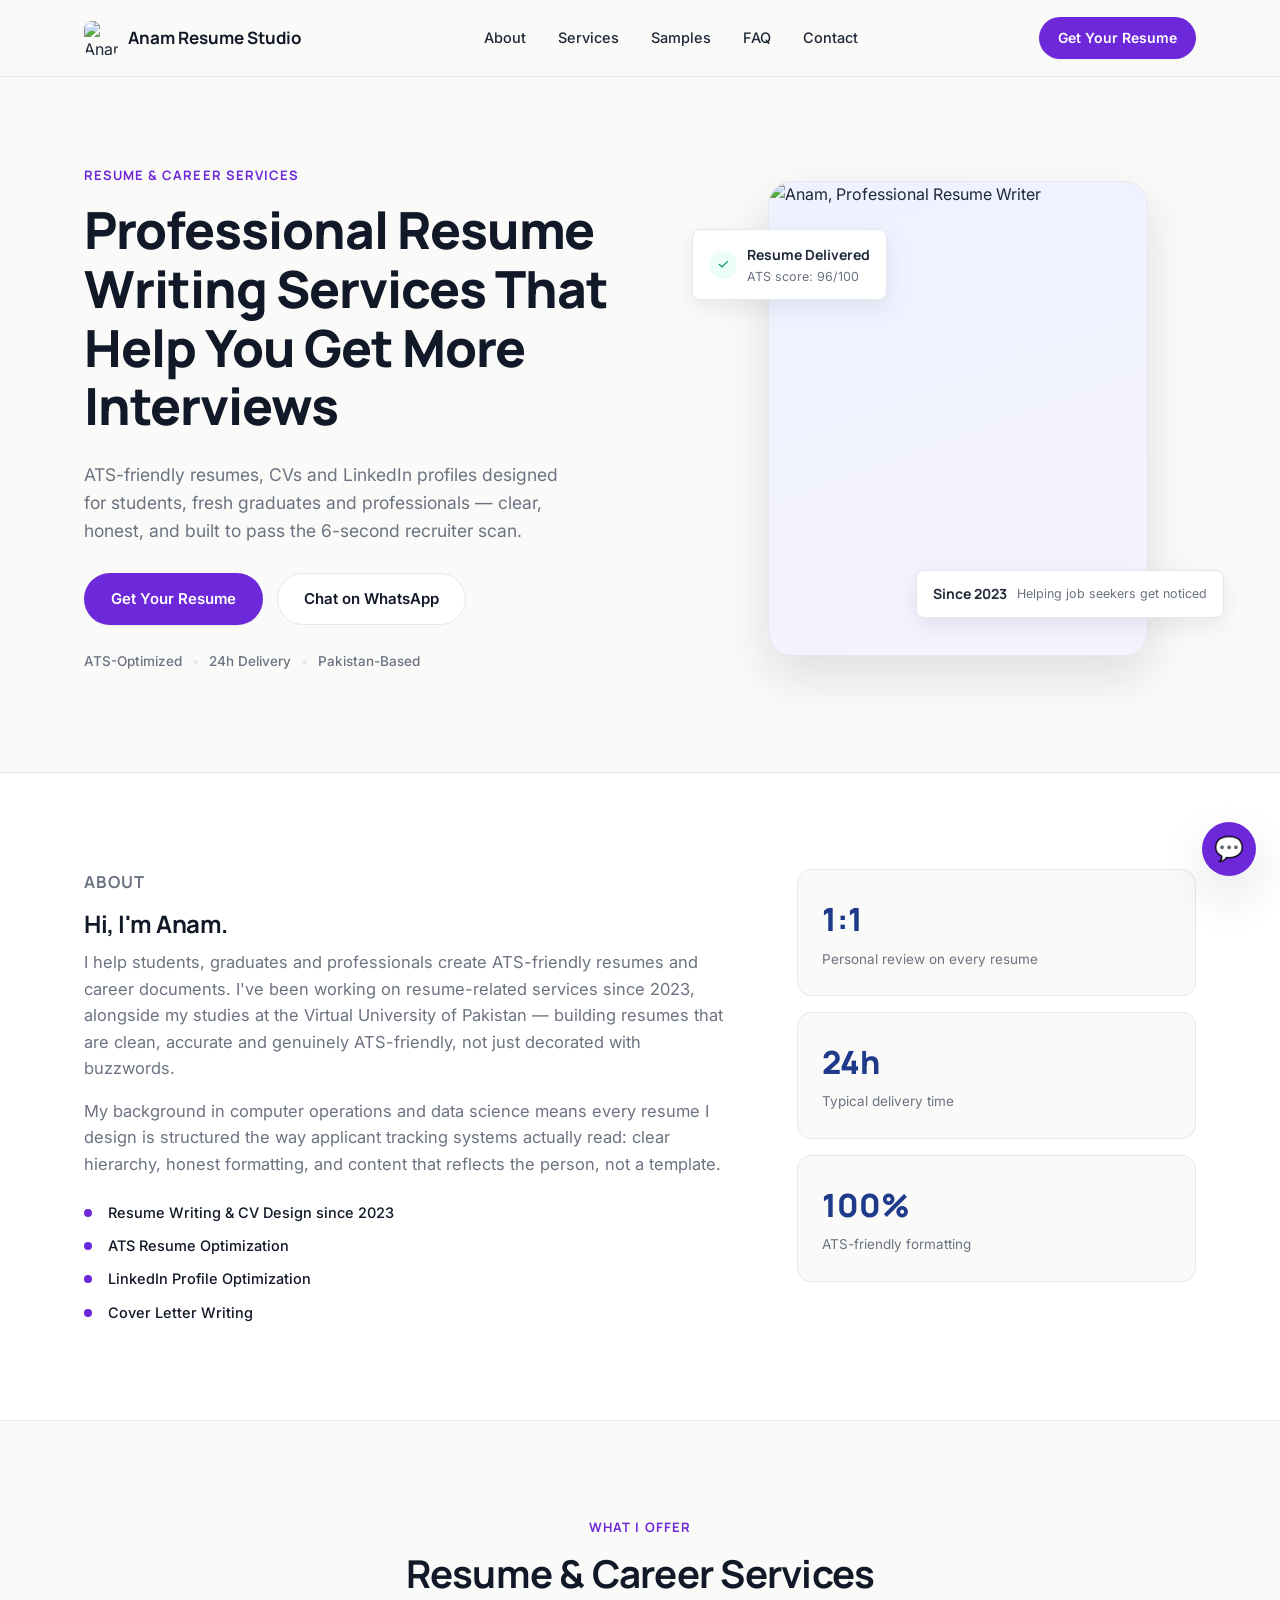
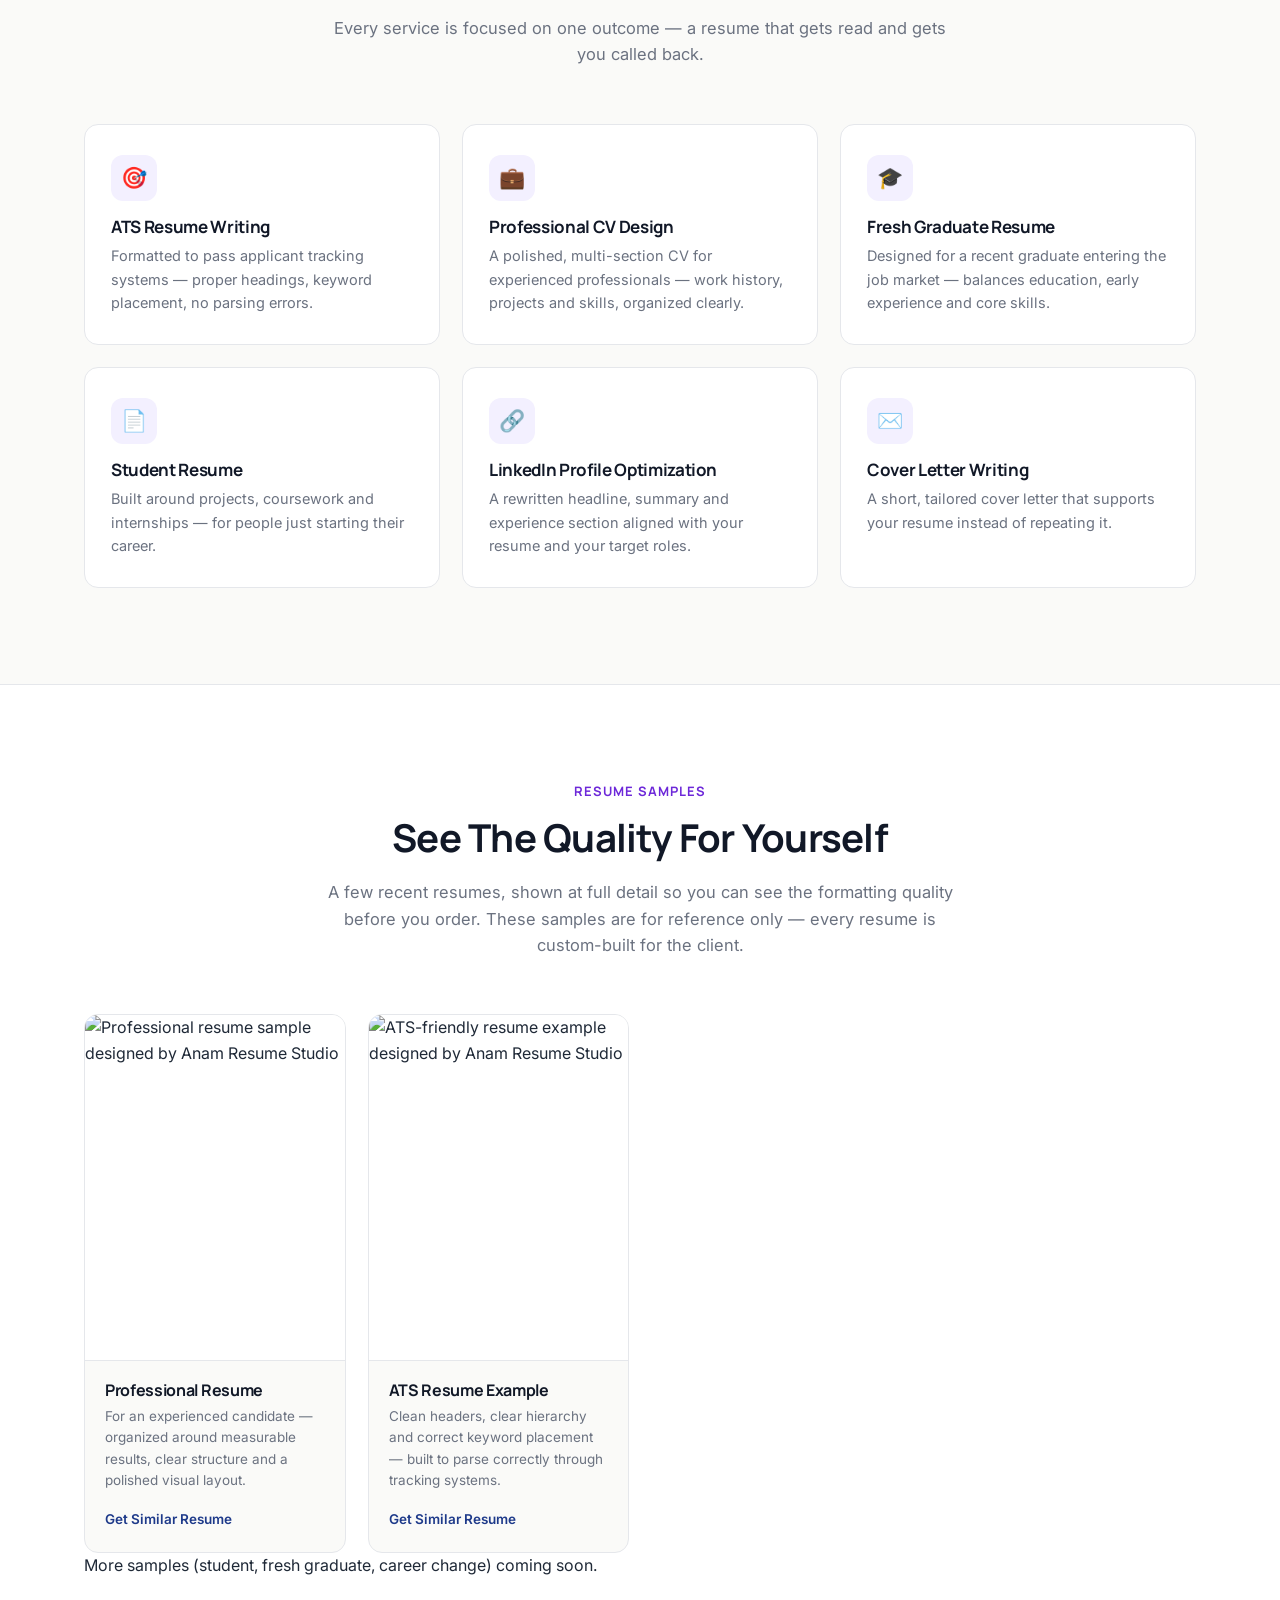
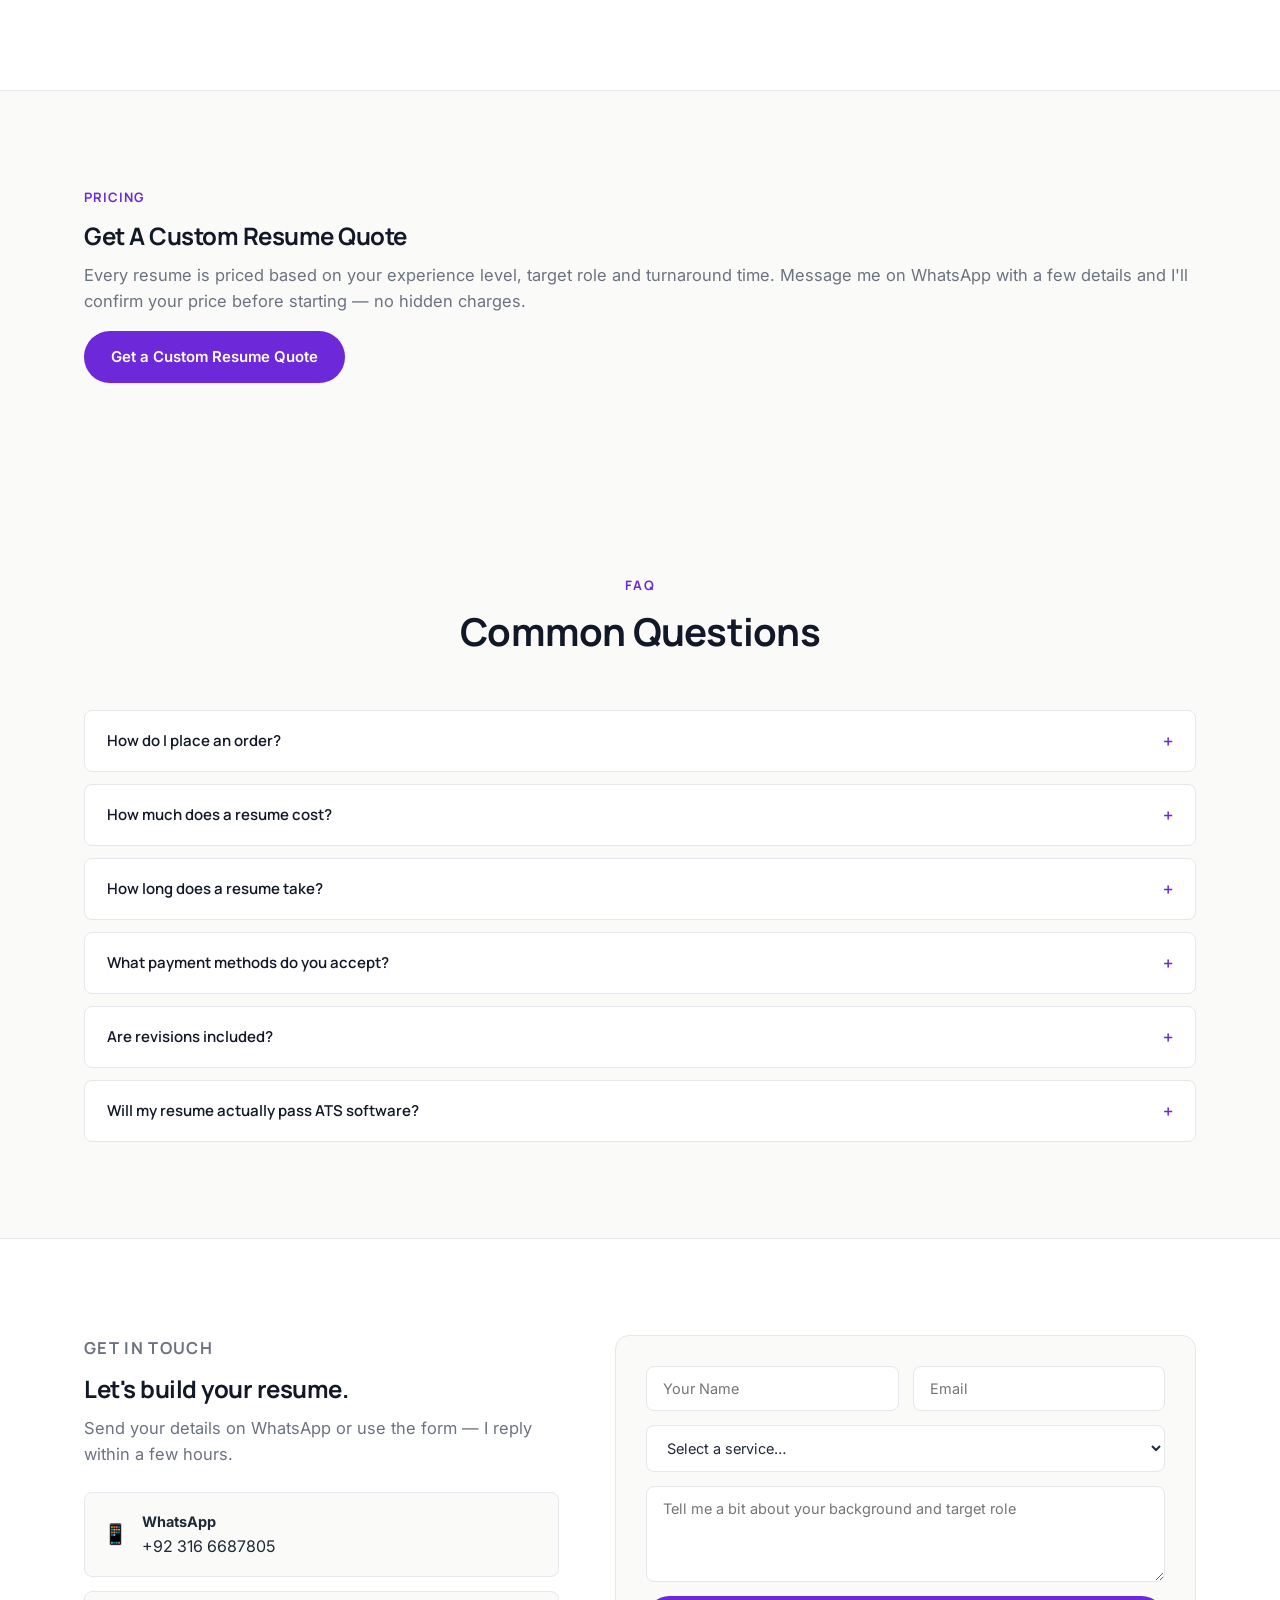
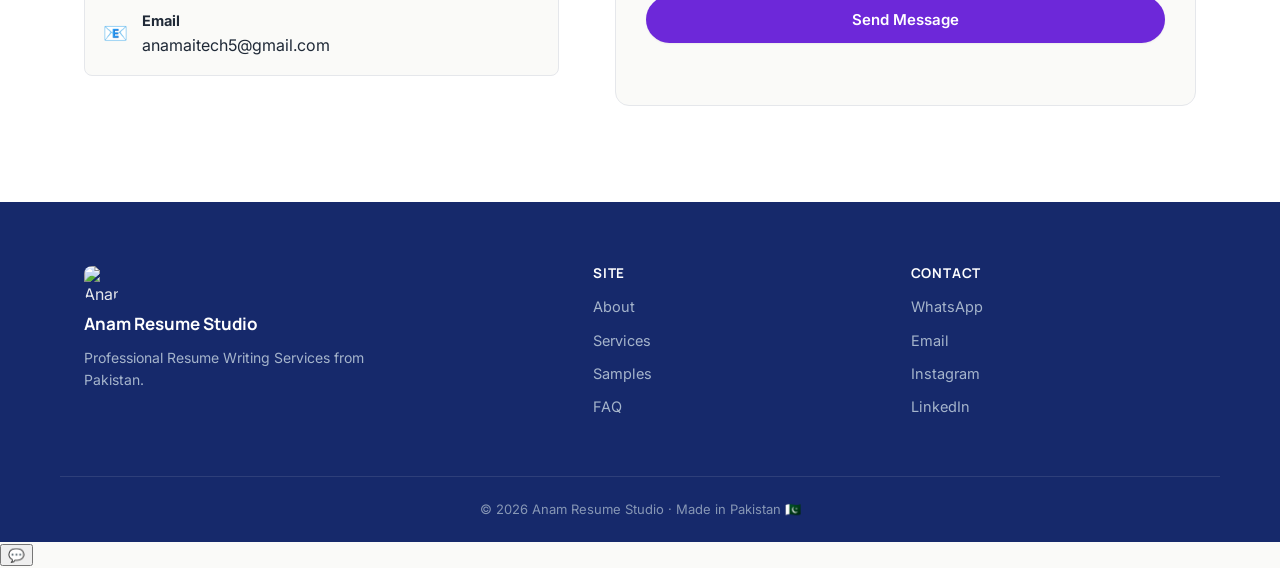
==== index.html.html @ 3fd79167 "Add files via upload" ====
<!DOCTYPE html>
<html lang="en">
<head>
<meta charset="UTF-8">
<meta name="viewport" content="width=device-width, initial-scale=1.0">
<title>Anam Resume Studio | Professional Resume Writing Services</title>
<meta name="description" content="Professional ATS resume writing, CV design and LinkedIn optimization services by Anam Resume Studio.">
<meta name="keywords" content="resume writing services,ATS resume writer,professional CV writer,resume designer,LinkedIn profile optimization,CV writing Pakistan">
<meta name="author" content="Anam — Anam Resume Studio">
<meta name="robots" content="index,follow">
<link rel="canonical" href="https://anam-ai-studio.vercel.app/">
<meta property="og:type" content="website">
<meta property="og:title" content="Anam Resume Studio | Professional Resume Writing Services">
<meta property="og:description" content="ATS-friendly resumes, CVs and LinkedIn profiles designed for students, fresh graduates and professionals.">
<meta property="og:image" content="https://anam-ai-studio.vercel.app/logo.png">
<meta property="og:url" content="https://anam-ai-studio.vercel.app/">
<meta name="twitter:card" content="summary_large_image">
<meta name="twitter:title" content="Anam Resume Studio | Professional Resume Writing Services">
<meta name="twitter:description" content="ATS-friendly resumes, CVs and LinkedIn profiles designed for students, fresh graduates and professionals.">
<meta name="twitter:image" content="https://anam-ai-studio.vercel.app/logo.png">
<meta name="theme-color" content="#0B1F3A">

<link rel="preconnect" href="https://fonts.googleapis.com">
<link rel="preconnect" href="https://fonts.gstatic.com" crossorigin>
<link href="https://fonts.googleapis.com/css2?family=Manrope:wght@500;600;700;800&family=Inter:wght@400;500;600&display=swap" rel="stylesheet">

<link rel="stylesheet" href="style.css">

<!-- Schema.org: ProfessionalService -->
<script type="application/ld+json">
{
  "@context": "https://schema.org",
  "@type": "ProfessionalService",
  "name": "Anam Resume Studio",
  "url": "https://anam-ai-studio.vercel.app/",
  "image": "https://anam-ai-studio.vercel.app/logo.png",
  "description": "Professional ATS resume writing, CV design and LinkedIn profile optimization services.",
  "areaServed": "Pakistan",
  "priceRange": "$$"
}
</script>

<!-- Google Analytics — keep existing ID, do not remove -->
<script async src="https://www.googletagmanager.com/gtag/js?id=G-CHBT2CD6E9"></script>
<script>
  window.dataLayer = window.dataLayer || [];
  function gtag(){dataLayer.push(arguments);}
  gtag('js', new Date());
  gtag('config', 'G-CHBT2CD6E9');
</script>
</head>
<body>

<a href="#main" class="skip-link">Skip to main content</a>

<!-- ============ HEADER ============ -->
<header class="site-header" id="site-header">
  <div class="wrap header-inner">
    <a href="#hero" class="brand">
      <img src="logo.png" alt="Anam Resume Studio" class="brand-logo">
      <span class="brand-name">Anam Resume Studio</span>
    </a>

    <nav class="main-nav" id="main-nav">
      <a href="#about">About</a>
      <a href="#services">Services</a>
      <a href="#portfolio">Samples</a>
      <a href="#faq">FAQ</a>
      <a href="#contact">Contact</a>
    </nav>

    <div class="header-actions">
      <a class="btn btn-primary btn-sm" href="https://wa.me/923166687805?text=Hi%20Anam!%20I%20need%20a%20professional%20resume." target="_blank" rel="noopener">Get Your Resume</a>
      <button class="nav-toggle" id="nav-toggle" aria-label="Open menu" aria-expanded="false">
        <span></span><span></span><span></span>
      </button>
    </div>
  </div>
</header>

<main id="main">

  <!-- ============ HERO ============ -->
  <section class="hero" id="hero">
    <div class="wrap hero-inner">
      <div class="hero-copy reveal">
        <p class="eyebrow">Resume &amp; Career Services</p>
        <h1>Professional Resume Writing Services That Help You Get More Interviews</h1>
        <p class="hero-sub">ATS-friendly resumes, CVs and LinkedIn profiles designed for students, fresh graduates and professionals — clear, honest, and built to pass the 6-second recruiter scan.</p>
        <div class="hero-cta">
          <a class="btn btn-primary" href="https://wa.me/923166687805?text=Hi%20Anam!%20I%20want%20to%20order%20a%20resume." target="_blank" rel="noopener">Get Your Resume</a>
          <a class="btn btn-ghost" href="https://wa.me/923166687805?text=Hi%20Anam!%20I%20found%20your%20website%20and%20have%20a%20question." target="_blank" rel="noopener">Chat on WhatsApp</a>
        </div>
        <div class="hero-trust">
          <span>ATS-Optimized</span>
          <span class="dot">•</span>
          <span>24h Delivery</span>
          <span class="dot">•</span>
          <span>Pakistan-Based</span>
        </div>
      </div>

      <div class="hero-media reveal">
        <div class="hero-portrait">
          <img src="founder.png" alt="Anam, Professional Resume Writer" loading="eager">
        </div>
        <div class="hero-card hero-card-1">
          <span class="hero-card-icon">✓</span>
          <div>
            <strong>Resume Delivered</strong>
            <p>ATS score: 96/100</p>
          </div>
        </div>
        <div class="hero-card hero-card-2">
          <strong>Since 2023</strong>
          <p>Helping job seekers get noticed</p>
        </div>
      </div>
    </div>
  </section>

  <!-- ============ ABOUT ============ -->
  <section class="about" id="about">
    <div class="wrap about-inner">
      <div class="about-copy reveal">
        <p class="eyebrow">About</p>
        <h2>Hi, I'm Anam.</h2>
        <p>I help students, graduates and professionals create ATS-friendly resumes and career documents. I've been working on resume-related services since 2023, alongside my studies at the Virtual University of Pakistan — building resumes that are clean, accurate and genuinely ATS-friendly, not just decorated with buzzwords.</p>
        <p>My background in computer operations and data science means every resume I design is structured the way applicant tracking systems actually read: clear hierarchy, honest formatting, and content that reflects the person, not a template.</p>
        <ul class="about-facts">
          <li>Resume Writing &amp; CV Design since 2023</li>
          <li>ATS Resume Optimization</li>
          <li>LinkedIn Profile Optimization</li>
          <li>Cover Letter Writing</li>
        </ul>
      </div>
      <div class="about-stats reveal">
        <div class="stat-card">
          <span class="stat-num">1:1</span>
          <span class="stat-label">Personal review on every resume</span>
        </div>
        <div class="stat-card">
          <span class="stat-num">24h</span>
          <span class="stat-label">Typical delivery time</span>
        </div>
        <div class="stat-card">
          <span class="stat-num">100%</span>
          <span class="stat-label">ATS-friendly formatting</span>
        </div>
      </div>
    </div>
  </section>

  <!-- ============ SERVICES ============ -->
  <section class="services" id="services">
    <div class="wrap">
      <div class="section-head reveal">
        <p class="eyebrow">What I Offer</p>
        <h2>Resume &amp; Career Services</h2>
        <p class="section-sub">Every service is focused on one outcome — a resume that gets read and gets you called back.</p>
      </div>

      <div class="services-grid">
        <div class="service-card reveal">
          <div class="service-icon">🎯</div>
          <h3>ATS Resume Writing</h3>
          <p>Formatted to pass applicant tracking systems — proper headings, keyword placement, no parsing errors.</p>
        </div>
        <div class="service-card reveal">
          <div class="service-icon">💼</div>
          <h3>Professional CV Design</h3>
          <p>A polished, multi-section CV for experienced professionals — work history, projects and skills, organized clearly.</p>
        </div>
        <div class="service-card reveal">
          <div class="service-icon">🎓</div>
          <h3>Fresh Graduate Resume</h3>
          <p>Designed for a recent graduate entering the job market — balances education, early experience and core skills.</p>
        </div>
        <div class="service-card reveal">
          <div class="service-icon">📄</div>
          <h3>Student Resume</h3>
          <p>Built around projects, coursework and internships — for people just starting their career.</p>
        </div>
        <div class="service-card reveal">
          <div class="service-icon">🔗</div>
          <h3>LinkedIn Profile Optimization</h3>
          <p>A rewritten headline, summary and experience section aligned with your resume and your target roles.</p>
        </div>
        <div class="service-card reveal">
          <div class="service-icon">✉️</div>
          <h3>Cover Letter Writing</h3>
          <p>A short, tailored cover letter that supports your resume instead of repeating it.</p>
        </div>
      </div>
    </div>
  </section>

  <!-- ============ RESUME SAMPLES ============ -->
  <section class="portfolio" id="portfolio">
    <div class="wrap">
      <div class="section-head reveal">
        <p class="eyebrow">Resume Samples</p>
        <h2>See The Quality For Yourself</h2>
        <p class="section-sub">A few recent resumes, shown at full detail so you can see the formatting quality before you order. These samples are for reference only — every resume is custom-built for the client.</p>
      </div>

      <div class="portfolio-grid portfolio-grid-compact">

        <article class="portfolio-card reveal">
          <div class="portfolio-preview">
            <img src="images/professional-resume.jpg" alt="Professional resume sample designed by Anam Resume Studio" loading="lazy">
          </div>
          <div class="portfolio-body">
            <h3>Professional Resume</h3>
            <p>For an experienced candidate — organized around measurable results, clear structure and a polished visual layout.</p>
            <a class="portfolio-link" href="https://wa.me/923166687805?text=Hi!%20I%20saw%20the%20Professional%20Resume%20sample%2C%20I%27d%20like%20a%20similar%20resume." target="_blank" rel="noopener">Get Similar Resume</a>
          </div>
        </article>

        <article class="portfolio-card reveal">
          <div class="portfolio-preview">
            <img src="images/ats-resume.jpg" alt="ATS-friendly resume example designed by Anam Resume Studio" loading="lazy">
          </div>
          <div class="portfolio-body">
            <h3>ATS Resume Example</h3>
            <p>Clean headers, clear hierarchy and correct keyword placement — built to parse correctly through tracking systems.</p>
            <a class="portfolio-link" href="https://wa.me/923166687805?text=Hi!%20I%20saw%20the%20ATS%20Resume%20example%2C%20I%27d%20like%20a%20similar%20resume." target="_blank" rel="noopener">Get Similar Resume</a>
          </div>
        </article>

      </div>
      <p class="portfolio-note reveal">More samples (student, fresh graduate, career change) coming soon.</p>
    </div>
  </section>

  <!-- ============ QUOTE / CTA (replaces pricing) ============ -->
  <section class="quote" id="quote">
    <div class="wrap quote-inner reveal">
      <p class="eyebrow">Pricing</p>
      <h2>Get A Custom Resume Quote</h2>
      <p class="section-sub">Every resume is priced based on your experience level, target role and turnaround time. Message me on WhatsApp with a few details and I'll confirm your price before starting — no hidden charges.</p>
      <a class="btn btn-primary btn-lg" href="https://wa.me/923166687805?text=Hi%20Anam!%20I%27d%20like%20a%20custom%20resume%20quote." target="_blank" rel="noopener">Get a Custom Resume Quote</a>
    </div>
  </section>

  <!-- ============ FAQ ============ -->
  <section class="faq" id="faq">
    <div class="wrap">
      <div class="section-head reveal">
        <p class="eyebrow">FAQ</p>
        <h2>Common Questions</h2>
      </div>

      <div class="faq-list reveal">
        <div class="faq-item">
          <button class="faq-q">How do I place an order? <span class="faq-icon">+</span></button>
          <div class="faq-a"><p>Message me on WhatsApp with your details. I'll confirm the scope and price before starting.</p></div>
        </div>
        <div class="faq-item">
          <button class="faq-q">How much does a resume cost? <span class="faq-icon">+</span></button>
          <div class="faq-a"><p>Pricing depends on the type of resume, experience level and turnaround time. Send me your details on WhatsApp and I'll give you a custom quote — no hidden charges.</p></div>
        </div>
        <div class="faq-item">
          <button class="faq-q">How long does a resume take? <span class="faq-icon">+</span></button>
          <div class="faq-a"><p>Typical delivery is within 24 hours. Urgent requests are welcome — just mention it when you message me.</p></div>
        </div>
        <div class="faq-item">
          <button class="faq-q">What payment methods do you accept? <span class="faq-icon">+</span></button>
          <div class="faq-a"><p>JazzCash, EasyPaisa or bank transfer. Details are shared after your order is confirmed on WhatsApp.</p></div>
        </div>
        <div class="faq-item">
          <button class="faq-q">Are revisions included? <span class="faq-icon">+</span></button>
          <div class="faq-a"><p>Yes — every order includes revisions so the final resume matches what you need.</p></div>
        </div>
        <div class="faq-item">
          <button class="faq-q">Will my resume actually pass ATS software? <span class="faq-icon">+</span></button>
          <div class="faq-a"><p>Yes. Every resume uses clean structure, standard section headings and proper formatting so applicant tracking systems can parse it correctly.</p></div>
        </div>
      </div>
    </div>
  </section>

  <!-- ============ CONTACT ============ -->
  <section class="contact" id="contact">
    <div class="wrap contact-inner">
      <div class="contact-copy reveal">
        <p class="eyebrow">Get In Touch</p>
        <h2>Let's build your resume.</h2>
        <p>Send your details on WhatsApp or use the form — I reply within a few hours.</p>

        <div class="contact-list">
          <a class="contact-item" href="https://wa.me/923166687805?text=Hi%20Anam!%20I%20want%20to%20order%20a%20resume." target="_blank" rel="noopener">
            <span class="contact-icon">📱</span>
            <span><strong>WhatsApp</strong><br>+92 316 6687805</span>
          </a>
          <a class="contact-item" href="mailto:anamaitech5@gmail.com">
            <span class="contact-icon">📧</span>
            <span><strong>Email</strong><br>anamaitech5@gmail.com</span>
          </a>
        </div>
      </div>

      <form class="contact-form reveal" id="contact-form">
        <div class="form-row">
          <input type="text" name="name" placeholder="Your Name" required>
          <input type="email" name="email" placeholder="Email" required>
        </div>
        <select name="service" required>
          <option value="" selected disabled>Select a service…</option>
          <option>ATS Resume Writing</option>
          <option>Professional CV Design</option>
          <option>Fresh Graduate Resume</option>
          <option>Student Resume</option>
          <option>LinkedIn Profile Optimization</option>
          <option>Cover Letter Writing</option>
          <option>Other / Inquiry</option>
        </select>
        <textarea name="message" placeholder="Tell me a bit about your background and target role" rows="4" required></textarea>
        <button type="submit" class="btn btn-primary btn-block">Send Message</button>
        <p class="form-note" id="form-note"></p>
      </form>
    </div>
  </section>

</main>

<!-- ============ FOOTER ============ -->
<footer class="site-footer">
  <div class="wrap footer-inner">
    <div class="footer-brand">
      <img src="logo.png" alt="Anam Resume Studio" class="brand-logo">
      <span class="brand-name">Anam Resume Studio</span>
      <p>Professional Resume Writing Services from Pakistan.</p>
    </div>

    <div class="footer-links">
      <div>
        <h4>Site</h4>
        <a href="#about">About</a>
        <a href="#services">Services</a>
        <a href="#portfolio">Samples</a>
        <a href="#faq">FAQ</a>
      </div>
      <div>
        <h4>Contact</h4>
        <a href="https://wa.me/923166687805" target="_blank" rel="noopener">WhatsApp</a>
        <a href="mailto:anamaitech5@gmail.com">Email</a>
        <a href="https://www.instagram.com/anamaistudio" target="_blank" rel="noopener">Instagram</a>
        <a href="https://www.linkedin.com/in/anam-majid-9b41b4360" target="_blank" rel="noopener">LinkedIn</a>
      </div>
    </div>
  </div>
  <div class="wrap footer-bottom">
    <p>© 2026 Anam Resume Studio · Made in Pakistan 🇵🇰</p>
  </div>
</footer>

<a class="whatsapp-fab" href="https://wa.me/923166687805?text=Hi%20Anam!%20I%20found%20your%20website." target="_blank" rel="noopener" aria-label="Chat on WhatsApp">💬</a>

<!-- ============ AI CHATBOT: Anam Assistant ============ -->
<div class="chat-widget" id="chat-widget">
  <div class="chat-window" id="chat-window" hidden>
    <div class="chat-header">
      <span>💬 Anam Assistant</span>
      <button id="chat-close" aria-label="Close chat">✕</button>
    </div>
    <div class="chat-body" id="chat-body">
      <div class="chat-msg bot">Hi! I'm Anam Assistant 👋 Ask me about resumes, CV, ATS, delivery time or the process — in English, Urdu or Roman Urdu.</div>
    </div>
    <form class="chat-input-row" id="chat-form">
      <input type="text" id="chat-input" placeholder="Type your message…" autocomplete="off" required>
      <button type="submit" aria-label="Send">➤</button>
    </form>
  </div>
  <button class="chat-toggle" id="chat-toggle" aria-label="Open Anam Assistant chat">💬</button>
</div>

<script src="script.js"></script>
</body>
</html>
---- style.css ----
/* ============================================
   Anam AI Studio — Premium Resume Studio Theme
   ============================================ */

:root {
  --bg: #FAFAF8;
  --card: #FFFFFF;
  --navy: #1E3A8A;
  --navy-dark: #16296b;
  --purple: #6D28D9;
  --purple-dark: #5b21b6;
  --text: #1F2937;
  --heading: #111827;
  --border: #E5E7EB;
  --muted: #6B7280;

  --font-head: 'Manrope', sans-serif;
  --font-body: 'Inter', sans-serif;

  --radius: 14px;
  --radius-sm: 8px;
  --shadow-sm: 0 1px 2px rgba(17, 24, 39, 0.06);
  --shadow-md: 0 8px 24px rgba(17, 24, 39, 0.08);
  --shadow-lg: 0 20px 48px rgba(17, 24, 39, 0.12);
  --ease: cubic-bezier(0.22, 1, 0.36, 1);
}

* { box-sizing: border-box; }
html { scroll-behavior: smooth; }

@media (prefers-reduced-motion: reduce) {
  html { scroll-behavior: auto; }
  * { animation-duration: 0.01ms !important; transition-duration: 0.01ms !important; }
}

body {
  margin: 0;
  background: var(--bg);
  color: var(--text);
  font-family: var(--font-body);
  font-size: 16px;
  line-height: 1.6;
  -webkit-font-smoothing: antialiased;
}

h1, h2, h3, h4 {
  font-family: var(--font-head);
  color: var(--heading);
  line-height: 1.15;
  margin: 0 0 0.5em;
  letter-spacing: -0.02em;
}

p { margin: 0 0 1em; color: var(--text); }
a { color: inherit; text-decoration: none; }
img { max-width: 100%; display: block; }
ul { padding: 0; margin: 0; list-style: none; }
button { font-family: inherit; cursor: pointer; }

.wrap {
  max-width: 1160px;
  margin: 0 auto;
  padding: 0 24px;
}

.skip-link {
  position: absolute;
  left: -999px;
  top: 0;
  background: var(--navy);
  color: #fff;
  padding: 10px 16px;
  z-index: 999;
}
.skip-link:focus { left: 12px; top: 12px; }

/* -------- Buttons -------- */
.btn {
  display: inline-flex;
  align-items: center;
  justify-content: center;
  gap: 8px;
  padding: 13px 26px;
  border-radius: 999px;
  font-weight: 600;
  font-size: 15px;
  border: 1px solid transparent;
  transition: transform 0.25s var(--ease), box-shadow 0.25s var(--ease), background 0.25s var(--ease);
  white-space: nowrap;
}
.btn-primary { background: var(--purple); color: #fff; box-shadow: var(--shadow-sm); }
.btn-primary:hover { background: var(--purple-dark); transform: translateY(-2px); box-shadow: var(--shadow-md); }
.btn-outline { background: transparent; color: var(--navy); border-color: var(--border); }
.btn-outline:hover { border-color: var(--navy); transform: translateY(-2px); }
.btn-ghost { color: var(--heading); border-color: var(--border); background: #fff; }
.btn-ghost:hover { transform: translateY(-2px); box-shadow: var(--shadow-sm); }
.btn-sm { padding: 9px 18px; font-size: 14px; }
.btn-block { width: 100%; }

/* -------- Reveal animation -------- */
.reveal {
  opacity: 0;
  transform: translateY(18px);
  transition: opacity 0.7s var(--ease), transform 0.7s var(--ease);
}
.reveal.in-view { opacity: 1; transform: translateY(0); }

/* -------- Header -------- */
.site-header {
  position: sticky;
  top: 0;
  z-index: 100;
  background: rgba(250, 250, 248, 0.85);
  backdrop-filter: blur(10px);
  border-bottom: 1px solid var(--border);
}
.header-inner {
  display: flex;
  align-items: center;
  justify-content: space-between;
  height: 76px;
}
.brand { display: flex; align-items: center; gap: 10px; }
.brand-logo { width: 34px; height: 34px; border-radius: 8px; }
.brand-name { font-family: var(--font-head); font-weight: 700; font-size: 17px; color: var(--heading); }

.main-nav { display: flex; gap: 32px; }
.main-nav a {
  font-size: 14.5px;
  font-weight: 500;
  color: var(--text);
  position: relative;
  padding: 4px 0;
}
.main-nav a:hover { color: var(--navy); }
.main-nav a::after {
  content: '';
  position: absolute;
  left: 0; bottom: -2px;
  width: 0; height: 2px;
  background: var(--purple);
  transition: width 0.25s var(--ease);
}
.main-nav a:hover::after { width: 100%; }

.header-actions { display: flex; align-items: center; gap: 16px; }
.nav-toggle { display: none; flex-direction: column; gap: 5px; background: none; border: none; padding: 6px; }
.nav-toggle span { width: 22px; height: 2px; background: var(--heading); border-radius: 2px; }

/* -------- Hero -------- */
.hero { padding: 88px 0 100px; overflow: hidden; }
.hero-inner {
  display: grid;
  grid-template-columns: 1.1fr 0.9fr;
  gap: 56px;
  align-items: center;
}
.eyebrow {
  font-family: var(--font-head);
  font-size: 13px;
  font-weight: 700;
  letter-spacing: 0.08em;
  text-transform: uppercase;
  color: var(--purple);
  margin-bottom: 14px;
}
.hero h1 { font-size: clamp(2.2rem, 4vw, 3.2rem); font-weight: 800; }
.accent-text { color: var(--navy); }
.hero-sub { font-size: 17.5px; color: var(--muted); max-width: 480px; margin-bottom: 28px; }
.hero-cta { display: flex; gap: 14px; flex-wrap: wrap; margin-bottom: 26px; }
.hero-trust { display: flex; gap: 10px; align-items: center; font-size: 13.5px; color: var(--muted); font-weight: 500; }
.hero-trust .dot { color: var(--border); }

.hero-media { position: relative; display: flex; justify-content: center; }
.hero-portrait {
  width: 100%;
  max-width: 380px;
  aspect-ratio: 4/5;
  border-radius: 24px;
  overflow: hidden;
  background: linear-gradient(160deg, #eef2ff, #f5f3ff);
  box-shadow: var(--shadow-lg);
  border: 1px solid var(--border);
}
.hero-portrait img { width: 100%; height: 100%; object-fit: cover; }

.hero-card {
  position: absolute;
  background: #fff;
  border-radius: var(--radius-sm);
  box-shadow: var(--shadow-md);
  padding: 12px 16px;
  display: flex;
  align-items: center;
  gap: 10px;
  border: 1px solid var(--border);
  animation: floatCard 5s ease-in-out infinite;
}
.hero-card p { margin: 0; font-size: 12.5px; color: var(--muted); }
.hero-card strong { font-family: var(--font-head); font-size: 14px; }
.hero-card-icon {
  width: 28px; height: 28px; border-radius: 50%;
  background: #ECFDF5; color: #059669;
  display: flex; align-items: center; justify-content: center;
  font-size: 14px; flex-shrink: 0;
}
.hero-card-1 { top: 10%; left: -6%; }
.hero-card-2 { bottom: 8%; right: -6%; animation-delay: 1.2s; }

@keyframes floatCard {
  0%, 100% { transform: translateY(0); }
  50% { transform: translateY(-8px); }
}

/* -------- Section shared -------- */
section { padding: 96px 0; }
.section-head { max-width: 640px; margin: 0 auto 56px; text-align: center; }
.section-head h2 { font-size: clamp(1.8rem, 3vw, 2.4rem); }
.section-sub { color: var(--muted); font-size: 16.5px; }

/* -------- About -------- */
.about { background: #fff; border-top: 1px solid var(--border); border-bottom: 1px solid var(--border); }
.about-inner { display: grid; grid-template-columns: 1.3fr 0.8fr; gap: 64px; align-items: start; }
.about-copy p { color: var(--muted); font-size: 16.5px; }
.about-facts { display: grid; gap: 10px; margin-top: 24px; }
.about-facts li {
  font-size: 14.5px;
  font-weight: 500;
  color: var(--heading);
  padding-left: 24px;
  position: relative;
}
.about-facts li::before {
  content: '';
  position: absolute; left: 0; top: 8px;
  width: 8px; height: 8px; border-radius: 50%;
  background: var(--purple);
}
.about-stats { display: grid; gap: 16px; }
.stat-card {
  background: var(--bg);
  border: 1px solid var(--border);
  border-radius: var(--radius);
  padding: 24px;
  transition: transform 0.3s var(--ease), box-shadow 0.3s var(--ease);
}
.stat-card:hover { transform: translateY(-4px); box-shadow: var(--shadow-md); }
.stat-num { font-family: var(--font-head); font-size: 2rem; font-weight: 800; color: var(--navy); display: block; }
.stat-label { font-size: 13.5px; color: var(--muted); }

/* -------- Services -------- */
.services-grid {
  display: grid;
  grid-template-columns: repeat(3, 1fr);
  gap: 22px;
}
.service-card {
  background: var(--card);
  border: 1px solid var(--border);
  border-radius: var(--radius);
  padding: 30px 26px;
  transition: transform 0.3s var(--ease), box-shadow 0.3s var(--ease), border-color 0.3s var(--ease);
}
.service-card:hover { transform: translateY(-5px); box-shadow: var(--shadow-md); border-color: #d8d4f9; }
.service-icon {
  width: 46px; height: 46px;
  border-radius: 12px;
  background: #F3F0FF;
  display: flex; align-items: center; justify-content: center;
  font-size: 21px;
  margin-bottom: 16px;
}
.service-card h3 { font-size: 17px; margin-bottom: 8px; }
.service-card p { color: var(--muted); font-size: 14.5px; margin: 0; }

/* -------- Portfolio -------- */
.portfolio { background: #fff; border-top: 1px solid var(--border); border-bottom: 1px solid var(--border); }
.portfolio-grid {
  display: grid;
  grid-template-columns: repeat(4, 1fr);
  gap: 22px;
}
.portfolio-card {
  background: var(--bg);
  border: 1px solid var(--border);
  border-radius: var(--radius);
  overflow: hidden;
  transition: transform 0.35s var(--ease), box-shadow 0.35s var(--ease);
}
.portfolio-card:hover { transform: translateY(-6px); box-shadow: var(--shadow-lg); }
.portfolio-preview { aspect-ratio: 3/4; overflow: hidden; background: #fff; border-bottom: 1px solid var(--border); }
.portfolio-preview img { width: 100%; height: 100%; object-fit: cover; object-position: top; transition: transform 0.5s var(--ease); }
.portfolio-card:hover .portfolio-preview img { transform: scale(1.04); }
.portfolio-body { padding: 20px; }
.portfolio-body h3 { font-size: 16px; margin-bottom: 6px; }
.portfolio-body p { font-size: 13.5px; color: var(--muted); margin-bottom: 14px; }
.portfolio-link { font-size: 13.5px; font-weight: 600; color: var(--navy); }
.portfolio-link:hover { color: var(--purple); }

/* -------- Pricing -------- */
.pricing-grid {
  display: grid;
  grid-template-columns: repeat(3, 1fr);
  gap: 22px;
}
.price-card {
  background: var(--card);
  border: 1px solid var(--border);
  border-radius: var(--radius);
  padding: 34px 28px;
  text-align: center;
  transition: transform 0.3s var(--ease), box-shadow 0.3s var(--ease);
  position: relative;
}
.price-card:hover { transform: translateY(-5px); box-shadow: var(--shadow-md); }
.price-card-featured { border-color: var(--purple); box-shadow: var(--shadow-md); transform: scale(1.03); }
.price-card-featured:hover { transform: scale(1.03) translateY(-5px); }
.price-badge {
  position: absolute; top: -13px; left: 50%; transform: translateX(-50%);
  background: var(--purple); color: #fff;
  font-size: 12px; font-weight: 700;
  padding: 5px 14px; border-radius: 999px;
}
.price-card h3 { font-size: 16px; color: var(--muted); font-weight: 600; margin-bottom: 6px; }
.price-card .price { font-family: var(--font-head); font-size: 2.4rem; font-weight: 800; color: var(--heading); margin-bottom: 20px; }
.price-card ul { text-align: left; margin: 0 0 28px; display: grid; gap: 10px; }
.price-card ul li { font-size: 14px; padding-left: 22px; position: relative; color: var(--text); }
.price-card ul li::before { content: '✓'; position: absolute; left: 0; color: var(--purple); font-weight: 700; }
.price-addon { text-align: center; margin-top: 36px; color: var(--muted); font-size: 15px; }
.price-addon strong { color: var(--navy); }

/* -------- FAQ -------- */
.faq-list { display: grid; gap: 12px; }
.faq-item { background: #fff; border: 1px solid var(--border); border-radius: var(--radius-sm); overflow: hidden; }
.faq-q {
  width: 100%;
  display: flex; justify-content: space-between; align-items: center;
  background: none; border: none;
  padding: 18px 22px;
  font-family: var(--font-head);
  font-size: 15px; font-weight: 600; color: var(--heading);
  text-align: left;
}
.faq-icon { color: var(--purple); font-size: 18px; transition: transform 0.3s var(--ease); }
.faq-item.open .faq-icon { transform: rotate(45deg); }
.faq-a { max-height: 0; overflow: hidden; transition: max-height 0.35s var(--ease); }
.faq-a p { padding: 0 22px 18px; color: var(--muted); font-size: 14.5px; margin: 0; }
.faq-item.open .faq-a { max-height: 200px; }

/* -------- Contact -------- */
.contact { background: #fff; border-top: 1px solid var(--border); }
.contact-inner { display: grid; grid-template-columns: 0.9fr 1.1fr; gap: 56px; }
.contact-copy p { color: var(--muted); font-size: 16.5px; }
.contact-list { display: grid; gap: 14px; margin-top: 24px; }
.contact-item {
  display: flex; align-items: center; gap: 14px;
  background: var(--bg);
  border: 1px solid var(--border);
  border-radius: var(--radius-sm);
  padding: 16px 18px;
  transition: transform 0.25s var(--ease), border-color 0.25s var(--ease);
}
.contact-item:hover { transform: translateY(-3px); border-color: var(--purple); }
.contact-icon { font-size: 20px; }
.contact-item strong { font-size: 14.5px; }
.contact-item span span { font-size: 13.5px; color: var(--muted); }

.contact-form {
  background: var(--bg);
  border: 1px solid var(--border);
  border-radius: var(--radius);
  padding: 30px;
  display: grid;
  gap: 14px;
}
.form-row { display: grid; grid-template-columns: 1fr 1fr; gap: 14px; }
.contact-form input,
.contact-form select,
.contact-form textarea {
  width: 100%;
  padding: 13px 16px;
  border: 1px solid var(--border);
  border-radius: var(--radius-sm);
  font-family: var(--font-body);
  font-size: 14.5px;
  background: #fff;
  color: var(--text);
  transition: border-color 0.25s var(--ease);
}
.contact-form input:focus,
.contact-form select:focus,
.contact-form textarea:focus {
  outline: none;
  border-color: var(--purple);
}
.form-note { font-size: 13.5px; color: var(--navy); min-height: 18px; margin: 0; }

/* -------- Footer -------- */
.site-footer { background: var(--navy-dark); color: #E5E7EB; padding: 64px 0 0; }
.footer-inner { display: grid; grid-template-columns: 1.3fr 1.7fr; gap: 48px; padding-bottom: 48px; border-bottom: 1px solid rgba(255,255,255,0.1); }
.footer-brand { display: flex; flex-direction: column; align-items: flex-start; gap: 10px; }
.footer-brand .brand-logo { border-radius: 8px; }
.footer-brand .brand-name { color: #fff; }
.footer-brand p { color: #A5B4CB; font-size: 14px; max-width: 320px; }
.footer-links { display: grid; grid-template-columns: repeat(2, 1fr); gap: 32px; }
.footer-links h4 { color: #fff; font-size: 13.5px; text-transform: uppercase; letter-spacing: 0.06em; margin-bottom: 14px; }
.footer-links a { display: block; color: #A5B4CB; font-size: 14.5px; margin-bottom: 10px; transition: color 0.2s; }
.footer-links a:hover { color: #fff; }
.footer-bottom { padding: 22px 0; text-align: center; }
.footer-bottom p { color: #8797B5; font-size: 13px; margin: 0; }

/* -------- WhatsApp FAB -------- */
.whatsapp-fab {
  position: fixed;
  bottom: 24px; right: 24px;
  width: 54px; height: 54px;
  border-radius: 50%;
  background: var(--purple);
  color: #fff;
  display: flex; align-items: center; justify-content: center;
  font-size: 24px;
  box-shadow: var(--shadow-lg);
  z-index: 90;
  transition: transform 0.25s var(--ease);
}
.whatsapp-fab:hover { transform: scale(1.08); }

/* ============ Responsive ============ */
@media (max-width: 960px) {
  .hero-inner, .about-inner, .contact-inner { grid-template-columns: 1fr; }
  .services-grid { grid-template-columns: repeat(2, 1fr); }
  .portfolio-grid { grid-template-columns: repeat(2, 1fr); }
  .pricing-grid { grid-template-columns: 1fr; max-width: 420px; margin: 0 auto; }
  .price-card-featured { transform: none; order: -1; }
  .footer-inner { grid-template-columns: 1fr; }
  .main-nav { display: none; }
  .nav-toggle { display: flex; }
}

@media (max-width: 960px) {
  .main-nav.open {
    display: flex;
    flex-direction: column;
    position: absolute;
    top: 76px; left: 0; right: 0;
    background: #fff;
    border-bottom: 1px solid var(--border);
    padding: 20px 24px;
    gap: 18px;
  }
}

@media (max-width: 620px) {
  section { padding: 64px 0; }
  .hero { padding: 56px 0 64px; }
  .services-grid, .portfolio-grid { grid-template-columns: 1fr; }
  .form-row { grid-template-columns: 1fr; }
  .hero-card { display: none; }
  .about-stats { grid-template-columns: repeat(3, 1fr); }
}
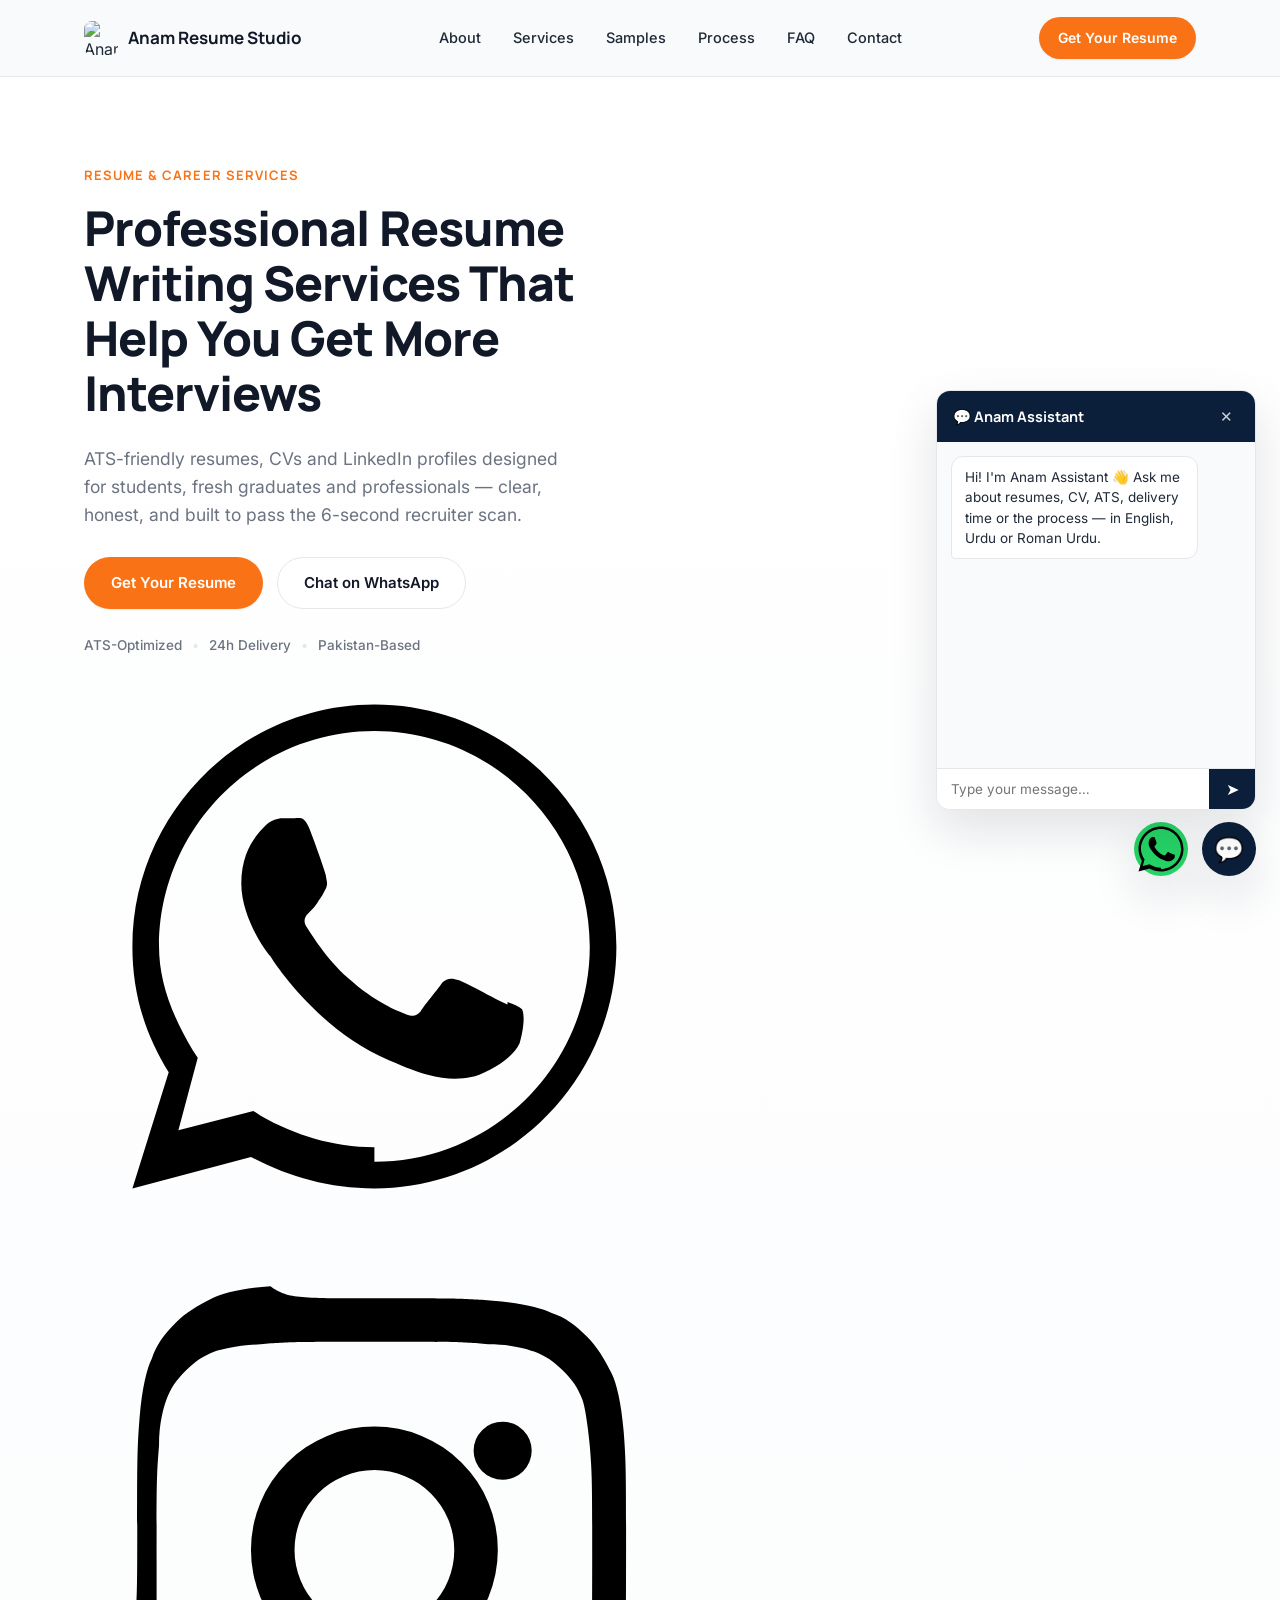
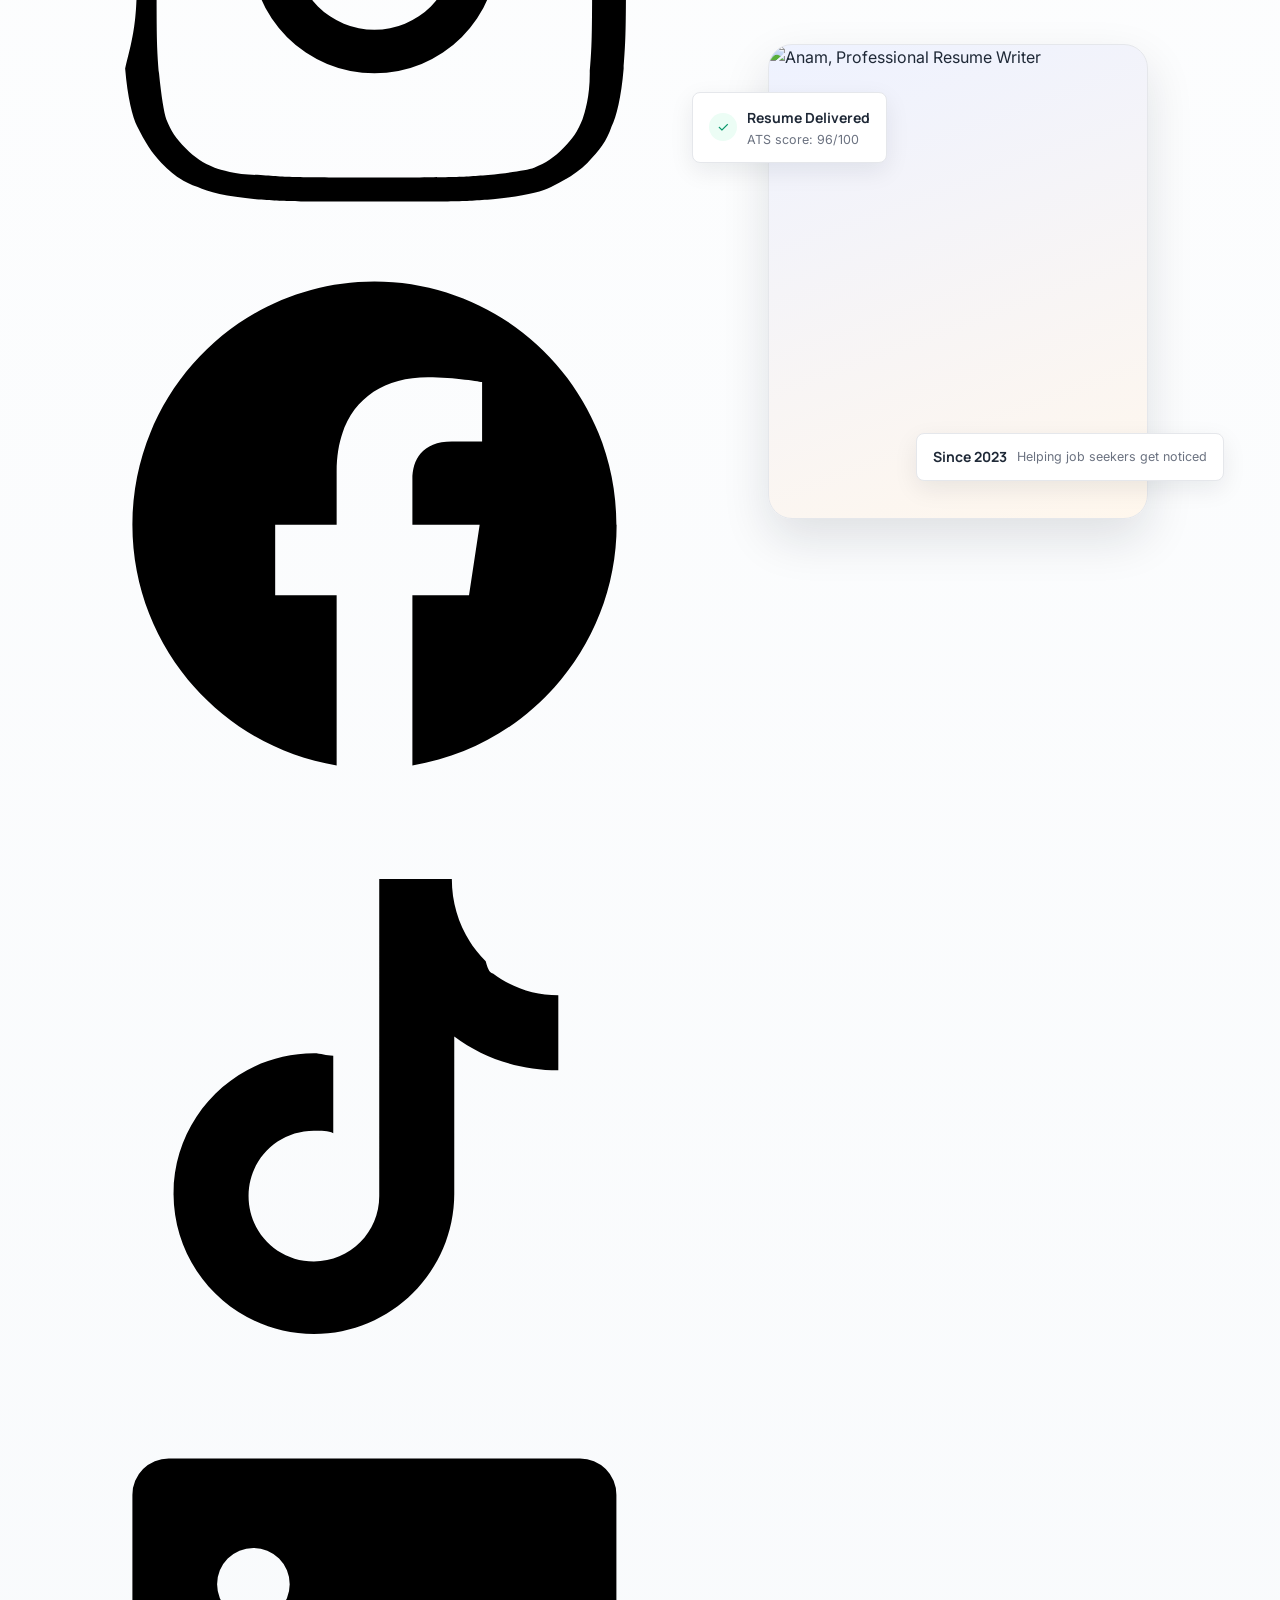
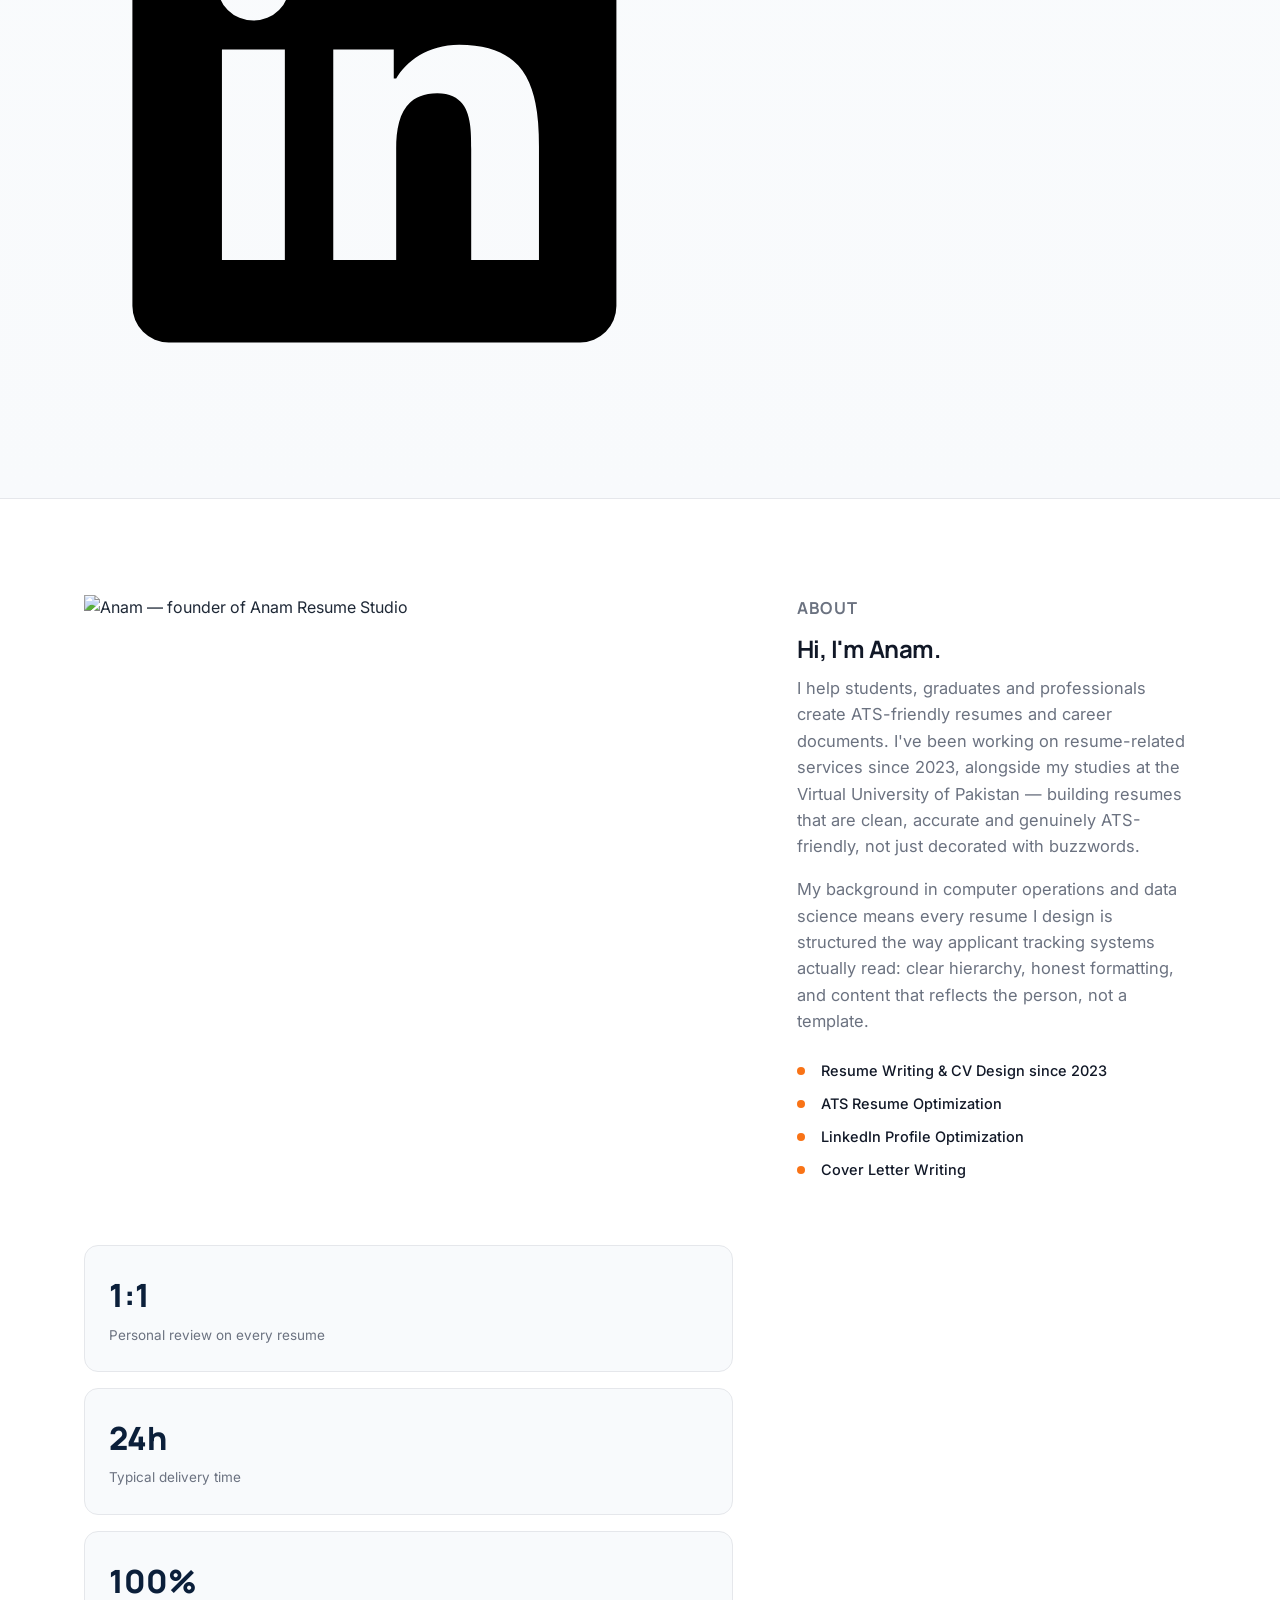
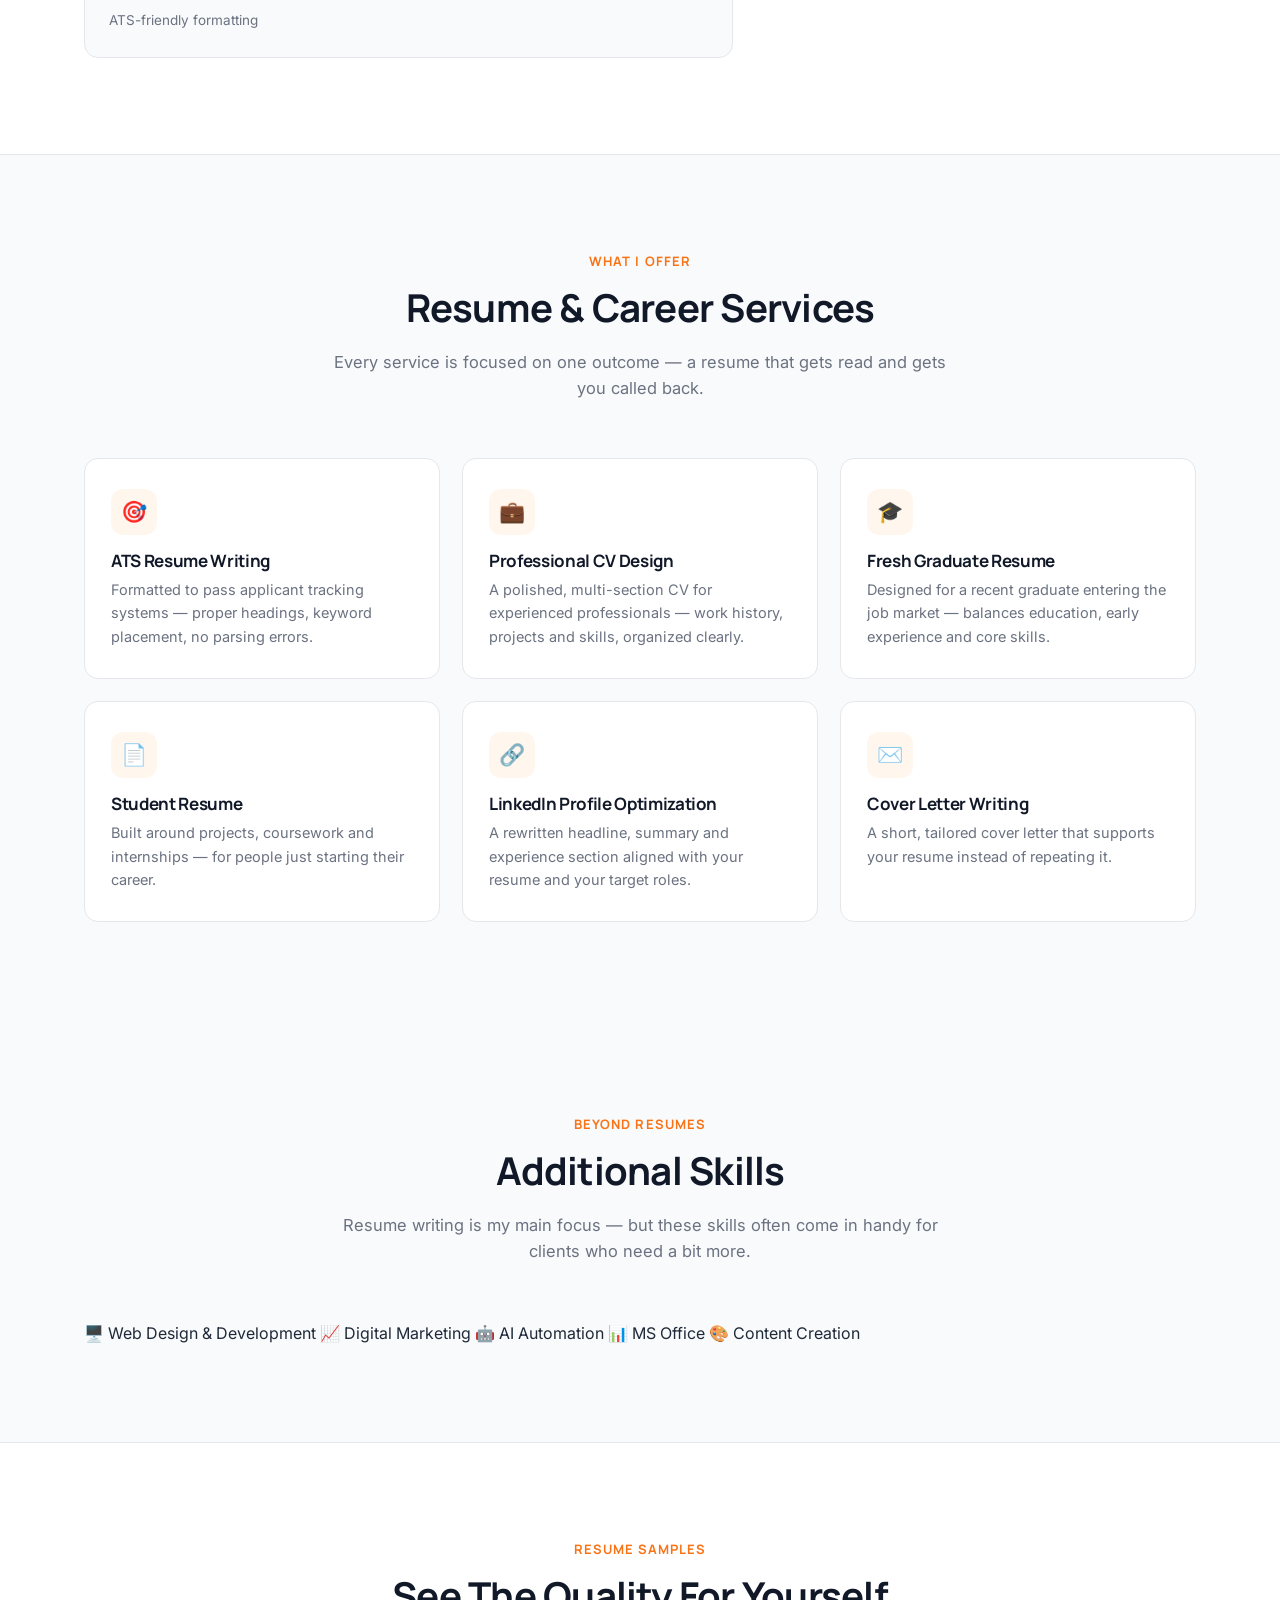
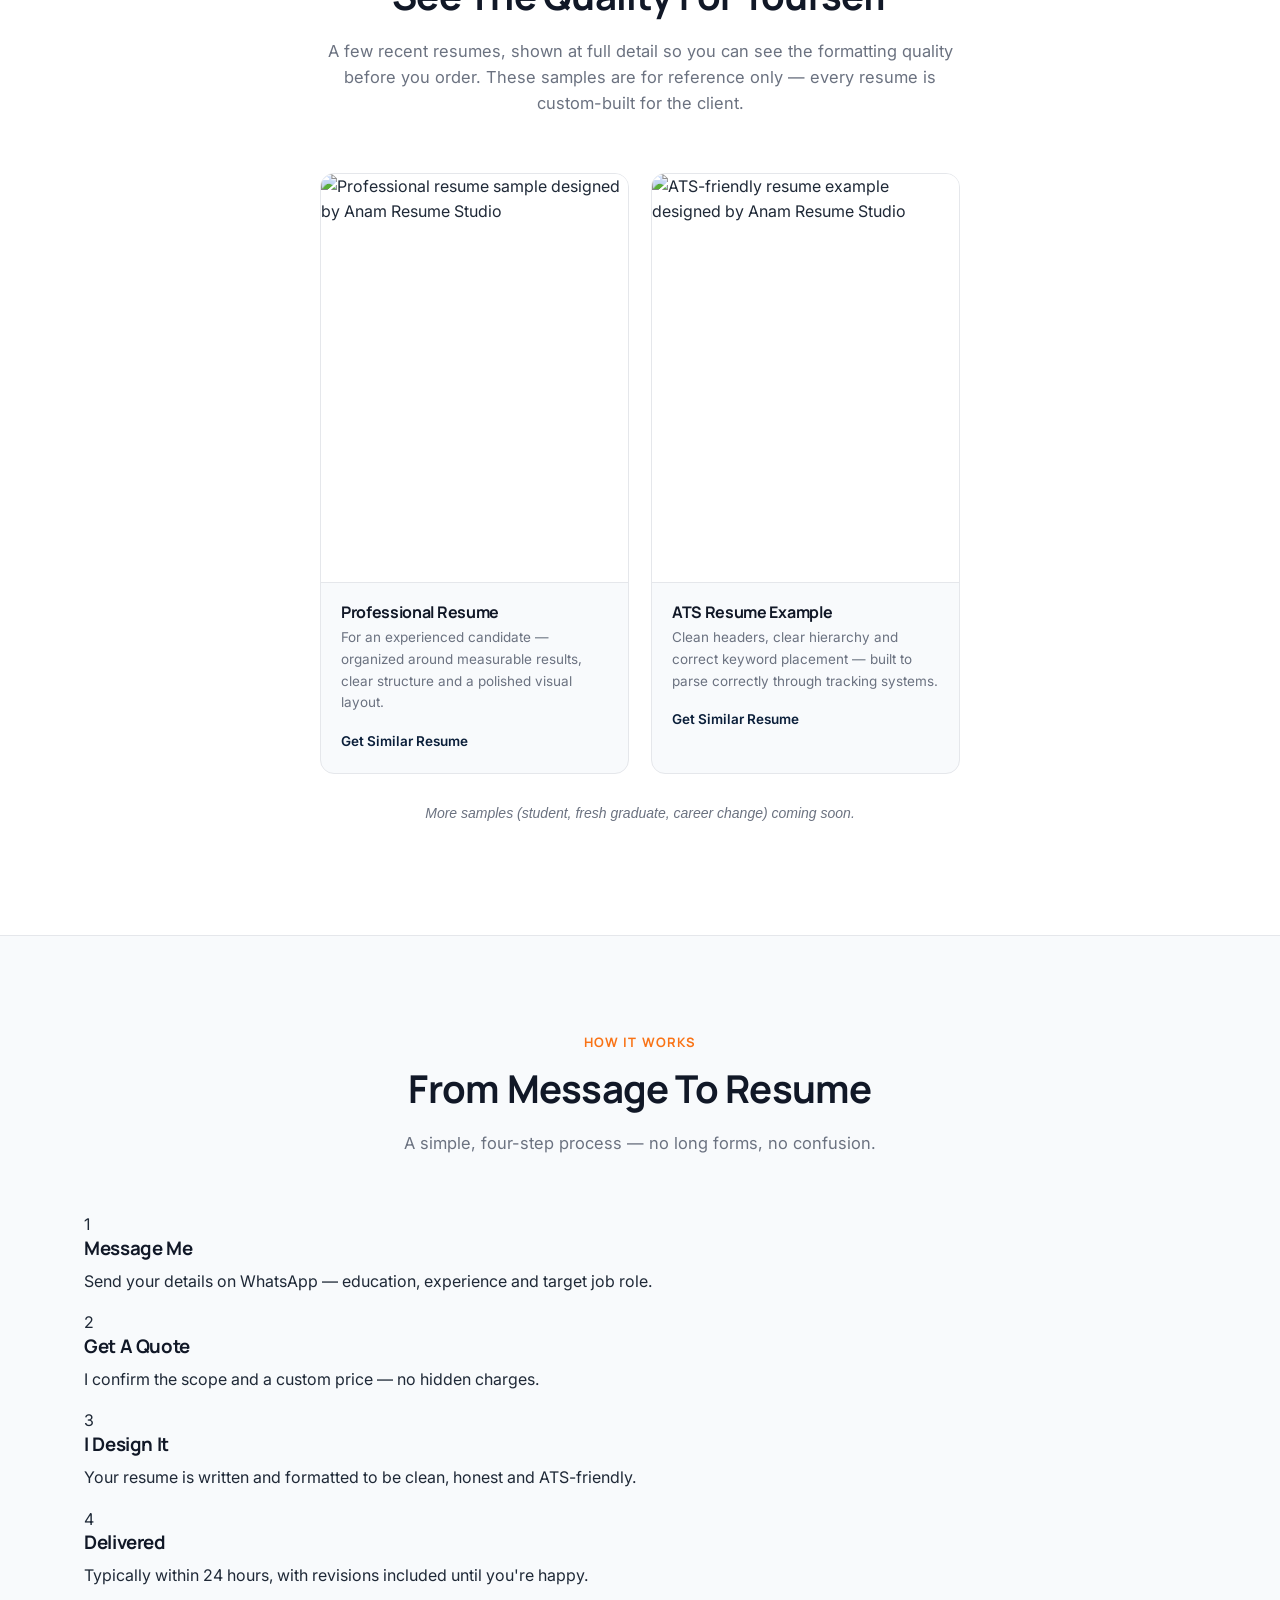
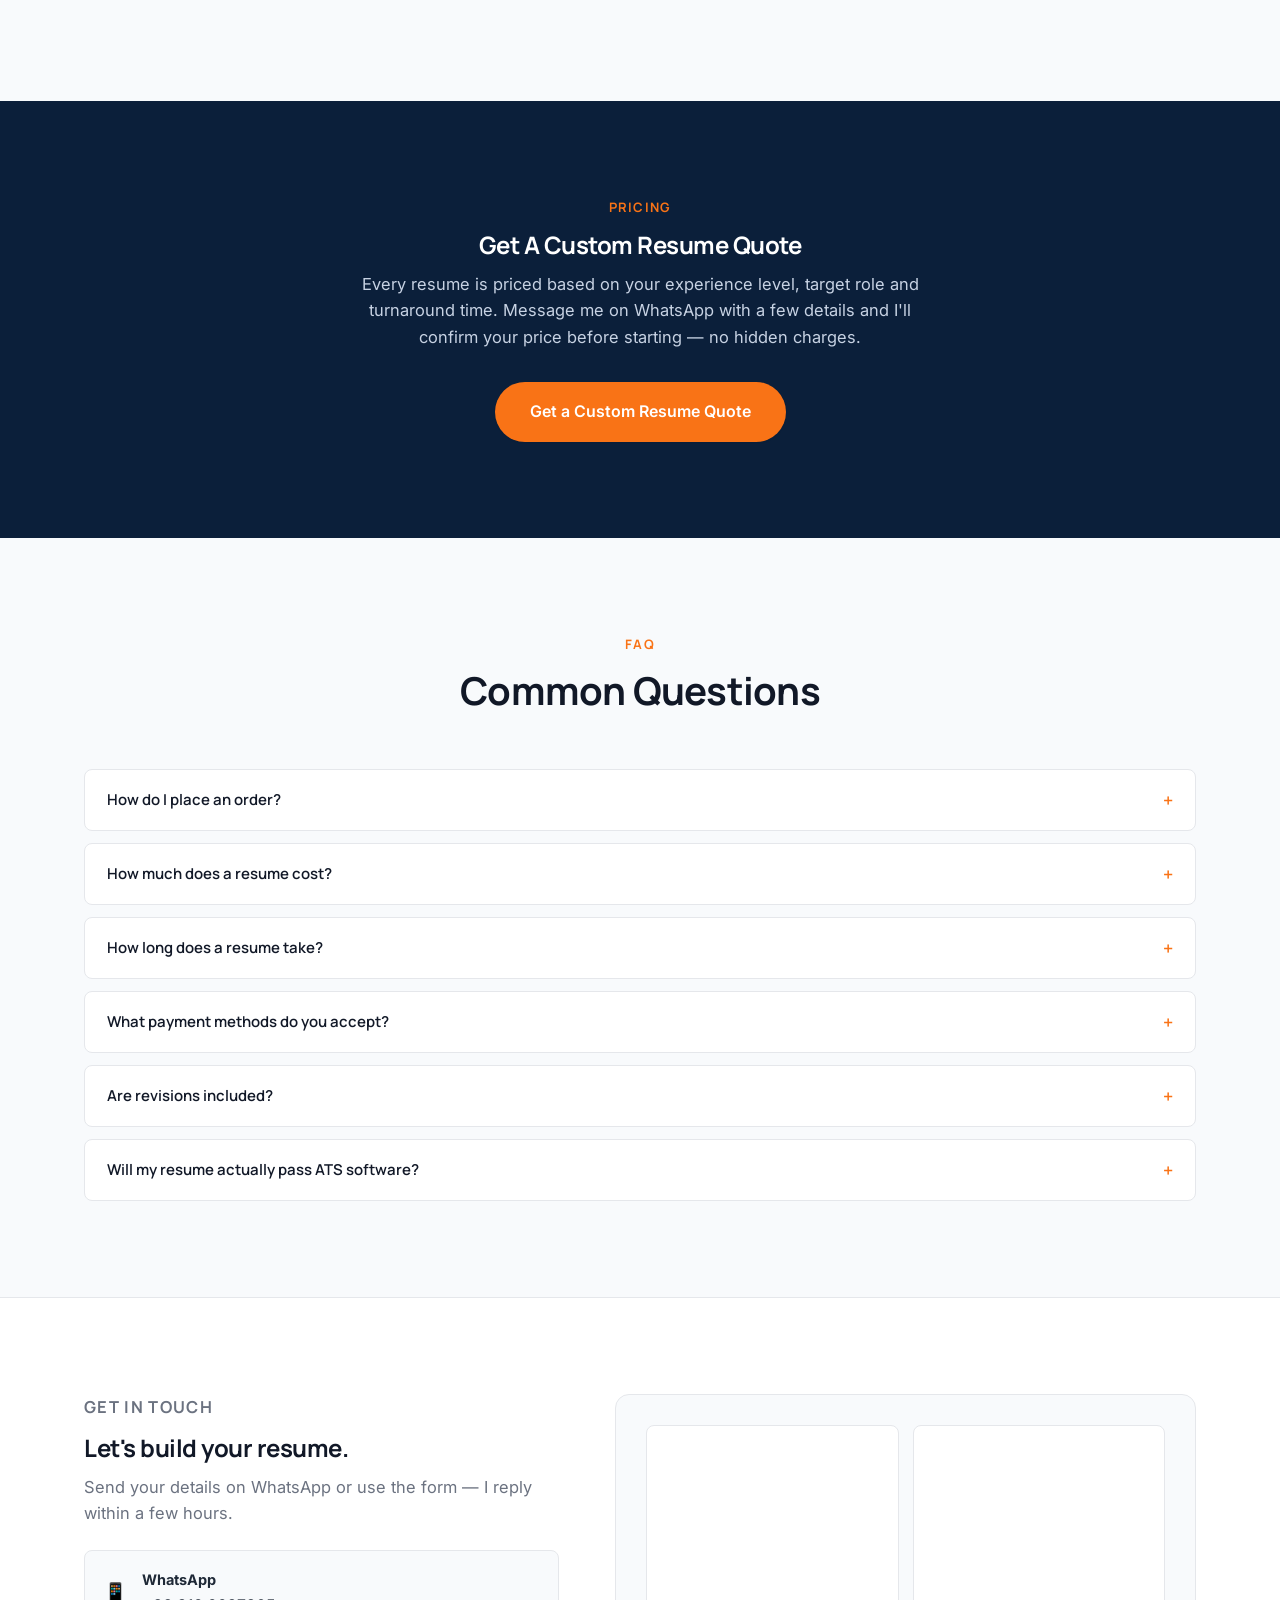
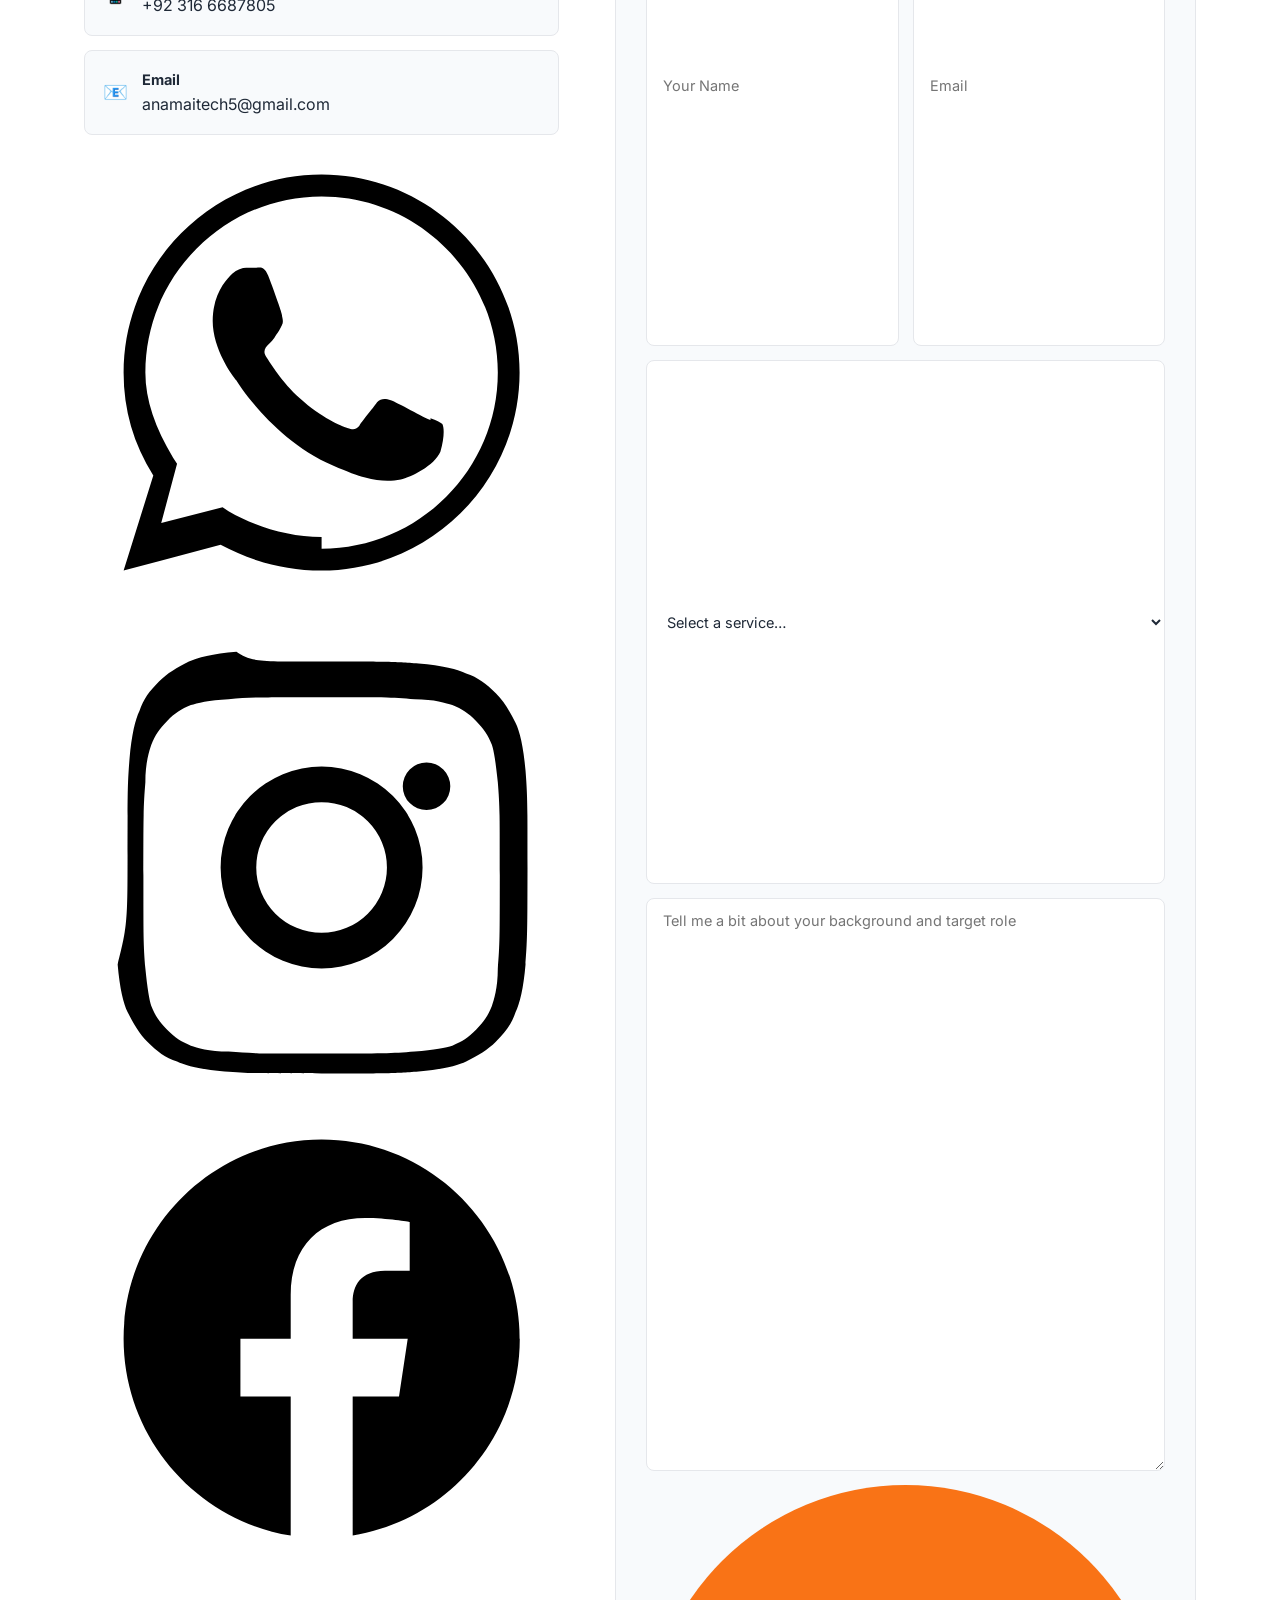
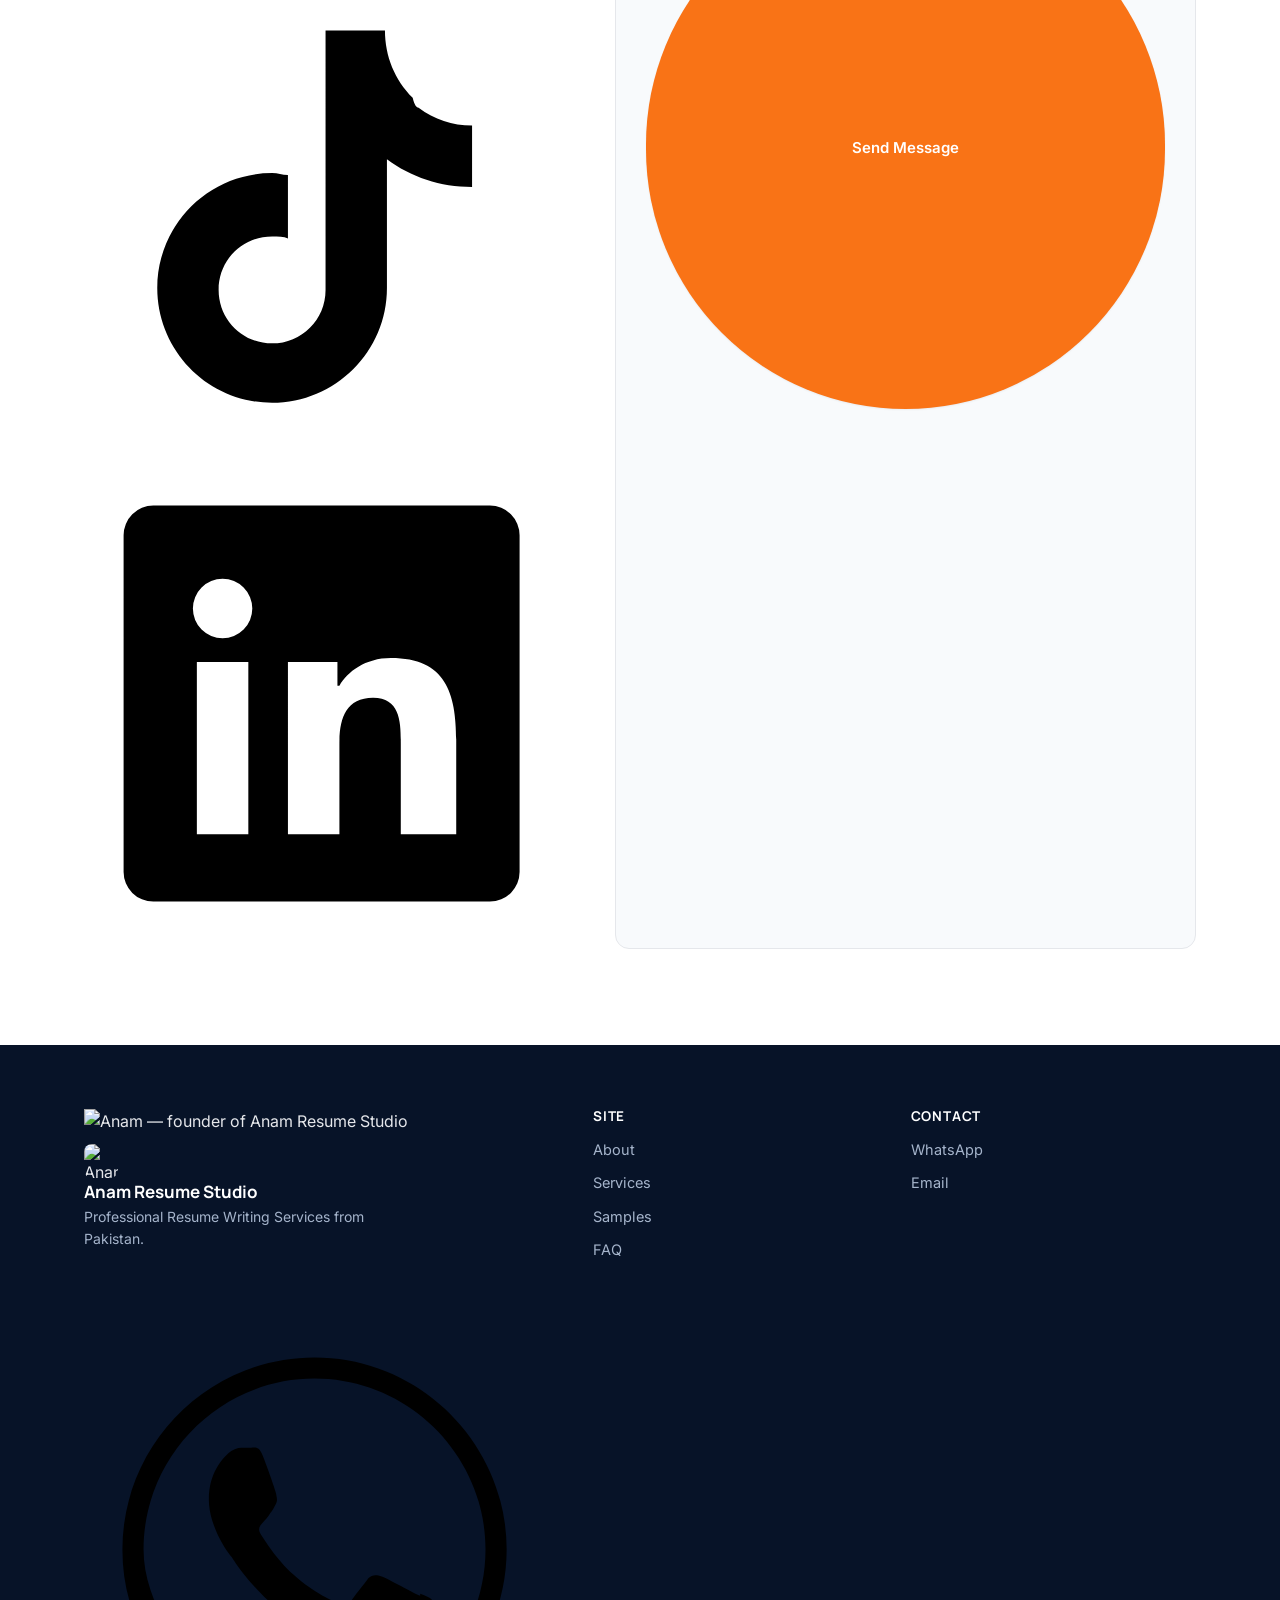
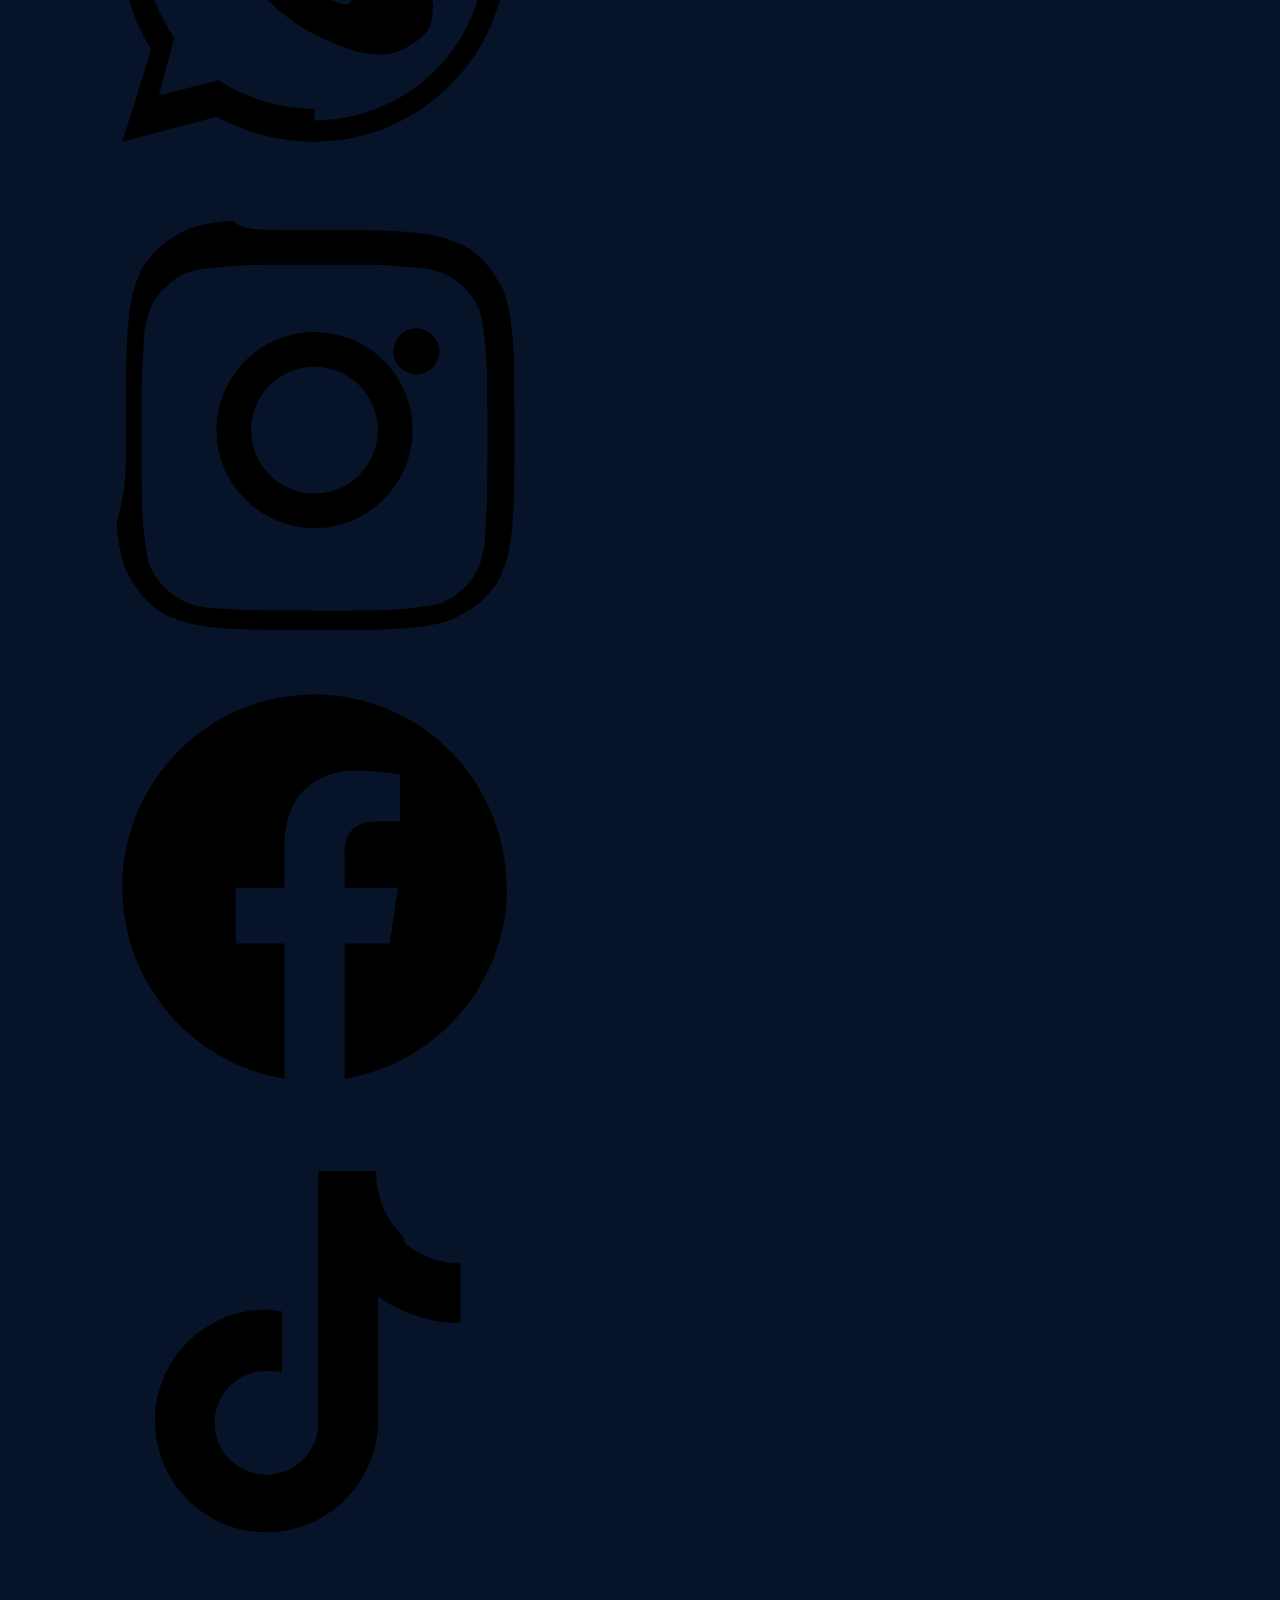
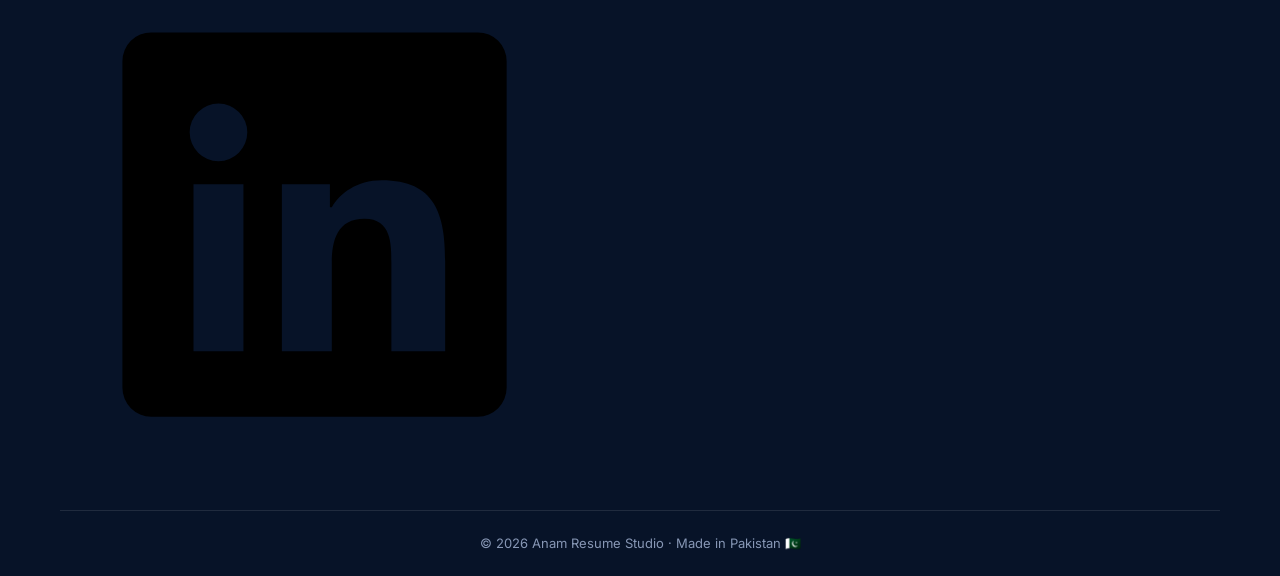
==== commit 8bae8be6: "Add files via upload" ====
--- a/index.html.html
+++ b/index.html.html
@@ -9,6 +9,7 @@
 <meta name="author" content="Anam — Anam Resume Studio">
 <meta name="robots" content="index,follow">
 <link rel="canonical" href="https://anam-ai-studio.vercel.app/">
+<link rel="icon" href="logo.png" type="image/png">
 <meta property="og:type" content="website">
 <meta property="og:title" content="Anam Resume Studio | Professional Resume Writing Services">
 <meta property="og:description" content="ATS-friendly resumes, CVs and LinkedIn profiles designed for students, fresh graduates and professionals.">
@@ -65,6 +66,7 @@
       <a href="#about">About</a>
       <a href="#services">Services</a>
       <a href="#portfolio">Samples</a>
+      <a href="#process">Process</a>
       <a href="#faq">FAQ</a>
       <a href="#contact">Contact</a>
     </nav>
@@ -82,6 +84,8 @@
 
   <!-- ============ HERO ============ -->
   <section class="hero" id="hero">
+    <div class="hero-blob hero-blob-1" aria-hidden="true"></div>
+    <div class="hero-blob hero-blob-2" aria-hidden="true"></div>
     <div class="wrap hero-inner">
       <div class="hero-copy reveal">
         <p class="eyebrow">Resume &amp; Career Services</p>
@@ -98,6 +102,23 @@
           <span class="dot">•</span>
           <span>Pakistan-Based</span>
         </div>
+        <div class="hero-social" aria-label="Social media links">
+          <a href="https://wa.me/923166687805" target="_blank" rel="noopener" aria-label="WhatsApp" class="social-dot social-wa">
+            <svg viewBox="0 0 24 24"><path d="M17.5 14.4c-.3-.1-1.7-.9-2-1-.3-.1-.5-.1-.7.1-.2.3-.8 1-.9 1.2-.2.2-.3.2-.6.1-.3-.1-1.3-.5-2.4-1.5-.9-.8-1.5-1.8-1.7-2.1-.2-.3 0-.5.1-.6.1-.1.3-.3.4-.5.1-.1.2-.3.3-.5.1-.2 0-.4 0-.5C10 9 9.5 7.6 9.3 7.1c-.2-.5-.4-.4-.6-.4h-.5c-.2 0-.5.1-.7.3-.3.3-1 1-1 2.4s1 2.8 1.2 3c.1.2 2 3.1 4.9 4.3.7.3 1.2.5 1.6.6.7.2 1.3.2 1.8.1.5-.1 1.7-.7 2-1.4.2-.7.2-1.2.1-1.4-.1-.1-.3-.2-.6-.3z"/><path d="M12 2C6.5 2 2 6.5 2 12c0 1.9.5 3.6 1.5 5.2L2 22l4.9-1.3C8.4 21.5 10.1 22 12 22c5.5 0 10-4.5 10-10S17.5 2 12 2zm0 18.3c-1.7 0-3.3-.5-4.7-1.3l-.3-.2-3.1.8.8-3-.2-.3C3.6 14.8 3.1 13.4 3.1 12c0-4.9 4-8.9 8.9-8.9s8.9 4 8.9 8.9-4 8.9-8.9 8.9z"/></svg>
+          </a>
+          <a href="https://www.instagram.com/anamaistudio" target="_blank" rel="noopener" aria-label="Instagram" class="social-dot social-ig">
+            <svg viewBox="0 0 24 24"><path d="M12 2.2c3.2 0 3.6 0 4.9.1 1.2.1 2 .3 2.4.5.6.2 1 .5 1.5 1 .4.4.7.9 1 1.5.2.4.4 1.2.5 2.4.1 1.3.1 1.7.1 4.9s0 3.6-.1 4.9c-.1 1.2-.3 2-.5 2.4-.2.6-.5 1-1 1.5-.4.4-.9.7-1.5 1-.4.2-1.2.4-2.4.5-1.3.1-1.7.1-4.9.1s-3.6 0-4.9-.1c-1.2-.1-2-.3-2.4-.5-.6-.2-1-.5-1.5-1-.4-.4-.7-.9-1-1.5-.2-.4-.4-1.2-.5-2.4C2.2 15.6 2.2 15.2 2.2 12s0-3.6.1-4.9c.1-1.2.3-2 .5-2.4.2-.6.5-1 1-1.5.4-.4.9-.7 1.5-1 .4-.2 1.2-.4 2.4-.5C8.4 2.2 8.8 2.2 12 2.2zm0 1.8c-3.1 0-3.5 0-4.7.1-1 .05-1.6.2-1.9.3-.5.2-.8.4-1.2.8-.4.4-.6.7-.8 1.2-.1.3-.3.9-.3 1.9-.1 1.2-.1 1.6-.1 4.7s0 3.5.1 4.7c.1 1 .2 1.6.3 1.9.2.5.4.8.8 1.2.4.4.7.6 1.2.8.3.1.9.3 1.9.3 1.2.1 1.6.1 4.7.1s3.5 0 4.7-.1c1-.1 1.6-.2 1.9-.3.5-.2.8-.4 1.2-.8.4-.4.6-.7.8-1.2.1-.3.3-.9.3-1.9.1-1.2.1-1.6.1-4.7s0-3.5-.1-4.7c-.1-1-.2-1.6-.3-1.9-.2-.5-.4-.8-.8-1.2-.4-.4-.7-.6-1.2-.8-.3-.1-.9-.3-1.9-.3-1.2-.1-1.6-.1-4.7-.1zm0 3.5a5.1 5.1 0 110 10.2 5.1 5.1 0 010-10.2zm0 1.8a3.3 3.3 0 100 6.6 3.3 3.3 0 000-6.6zm5.3-2a1.2 1.2 0 110 2.4 1.2 1.2 0 010-2.4z"/></svg>
+          </a>
+          <a href="https://www.facebook.com/share/1D5H9GtJpD/" target="_blank" rel="noopener" aria-label="Facebook" class="social-dot social-fb">
+            <svg viewBox="0 0 24 24"><path d="M22 12.06C22 6.5 17.5 2 12 2S2 6.5 2 12.06c0 5 3.66 9.16 8.44 9.94v-7.03H7.9v-2.91h2.54V9.85c0-2.5 1.49-3.89 3.77-3.89 1.09 0 2.24.2 2.24.2v2.46H15.2c-1.24 0-1.63.77-1.63 1.56v1.88h2.78l-.44 2.91h-2.34V22c4.78-.78 8.44-4.94 8.44-9.94z"/></svg>
+          </a>
+          <a href="https://www.tiktok.com/@anamaistudio" target="_blank" rel="noopener" aria-label="TikTok" class="social-dot social-tt">
+            <svg viewBox="0 0 24 24"><path d="M16.6 5.8c-.9-.9-1.4-2.1-1.4-3.4h-3v13.1c0 1.5-1.2 2.7-2.7 2.7s-2.7-1.2-2.7-2.7 1.2-2.7 2.7-2.7c.3 0 .6 0 .8.1V9.7c-.3 0-.5-.1-.8-.1-3.2 0-5.8 2.6-5.8 5.8S6.3 21.2 9.5 21.2s5.8-2.6 5.8-5.8V8.9c1.2.9 2.7 1.4 4.3 1.4V7.2c-1 0-1.9-.3-2.7-.9-.1 0-.2-.1-.3-.5z"/></svg>
+          </a>
+          <a href="https://www.linkedin.com/in/anam-majid-9b41b4360" target="_blank" rel="noopener" aria-label="LinkedIn" class="social-dot social-li">
+            <svg viewBox="0 0 24 24"><path d="M20.5 2h-17A1.5 1.5 0 002 3.5v17A1.5 1.5 0 003.5 22h17a1.5 1.5 0 001.5-1.5v-17A1.5 1.5 0 0020.5 2zM8.3 18.6H5.7V9.9h2.6v8.7zM7 8.7a1.5 1.5 0 110-3 1.5 1.5 0 010 3zm11.6 9.9H16V14c0-1 0-2.3-1.4-2.3s-1.7 1.1-1.7 2.3v4.6H10.3V9.9h2.5v1.2h.1c.4-.7 1.3-1.4 2.6-1.4 2.8 0 3.3 1.8 3.3 4.2v4.7z"/></svg>
+          </a>
+        </div>
       </div>
 
       <div class="hero-media reveal">
@@ -122,6 +143,12 @@
   <!-- ============ ABOUT ============ -->
   <section class="about" id="about">
     <div class="wrap about-inner">
+      <div class="about-photo reveal">
+        <div class="about-photo-frame">
+          <img src="founder-square.jpg" alt="Anam — founder of Anam Resume Studio" loading="lazy">
+        </div>
+      </div>
+
       <div class="about-copy reveal">
         <p class="eyebrow">About</p>
         <h2>Hi, I'm Anam.</h2>
@@ -134,6 +161,7 @@
           <li>Cover Letter Writing</li>
         </ul>
       </div>
+
       <div class="about-stats reveal">
         <div class="stat-card">
           <span class="stat-num">1:1</span>
@@ -191,6 +219,25 @@
           <h3>Cover Letter Writing</h3>
           <p>A short, tailored cover letter that supports your resume instead of repeating it.</p>
         </div>
+      </div>
+    </div>
+  </section>
+
+  <!-- ============ ADDITIONAL SKILLS ============ -->
+  <section class="extra-skills" id="skills">
+    <div class="wrap">
+      <div class="section-head reveal">
+        <p class="eyebrow">Beyond Resumes</p>
+        <h2>Additional Skills</h2>
+        <p class="section-sub">Resume writing is my main focus — but these skills often come in handy for clients who need a bit more.</p>
+      </div>
+
+      <div class="skills-tags reveal">
+        <span class="skill-tag">🖥️ Web Design &amp; Development</span>
+        <span class="skill-tag">📈 Digital Marketing</span>
+        <span class="skill-tag">🤖 AI Automation</span>
+        <span class="skill-tag">📊 MS Office</span>
+        <span class="skill-tag">🎨 Content Creation</span>
       </div>
     </div>
   </section>
@@ -233,8 +280,43 @@
     </div>
   </section>
 
+  <!-- ============ PROCESS ============ -->
+  <section class="process" id="process">
+    <div class="wrap">
+      <div class="section-head reveal">
+        <p class="eyebrow">How It Works</p>
+        <h2>From Message To Resume</h2>
+        <p class="section-sub">A simple, four-step process — no long forms, no confusion.</p>
+      </div>
+
+      <div class="process-grid">
+        <div class="process-card reveal">
+          <span class="process-num">1</span>
+          <h3>Message Me</h3>
+          <p>Send your details on WhatsApp — education, experience and target job role.</p>
+        </div>
+        <div class="process-card reveal">
+          <span class="process-num">2</span>
+          <h3>Get A Quote</h3>
+          <p>I confirm the scope and a custom price — no hidden charges.</p>
+        </div>
+        <div class="process-card reveal">
+          <span class="process-num">3</span>
+          <h3>I Design It</h3>
+          <p>Your resume is written and formatted to be clean, honest and ATS-friendly.</p>
+        </div>
+        <div class="process-card reveal">
+          <span class="process-num">4</span>
+          <h3>Delivered</h3>
+          <p>Typically within 24 hours, with revisions included until you're happy.</p>
+        </div>
+      </div>
+    </div>
+  </section>
+
   <!-- ============ QUOTE / CTA (replaces pricing) ============ -->
   <section class="quote" id="quote">
+    <div class="quote-blob" aria-hidden="true"></div>
     <div class="wrap quote-inner reveal">
       <p class="eyebrow">Pricing</p>
       <h2>Get A Custom Resume Quote</h2>
@@ -296,6 +378,24 @@
           <a class="contact-item" href="mailto:anamaitech5@gmail.com">
             <span class="contact-icon">📧</span>
             <span><strong>Email</strong><br>anamaitech5@gmail.com</span>
+          </a>
+        </div>
+
+        <div class="contact-social" aria-label="Social media links">
+          <a href="https://wa.me/923166687805" target="_blank" rel="noopener" aria-label="WhatsApp" class="social-dot social-wa">
+            <svg viewBox="0 0 24 24"><path d="M17.5 14.4c-.3-.1-1.7-.9-2-1-.3-.1-.5-.1-.7.1-.2.3-.8 1-.9 1.2-.2.2-.3.2-.6.1-.3-.1-1.3-.5-2.4-1.5-.9-.8-1.5-1.8-1.7-2.1-.2-.3 0-.5.1-.6.1-.1.3-.3.4-.5.1-.1.2-.3.3-.5.1-.2 0-.4 0-.5C10 9 9.5 7.6 9.3 7.1c-.2-.5-.4-.4-.6-.4h-.5c-.2 0-.5.1-.7.3-.3.3-1 1-1 2.4s1 2.8 1.2 3c.1.2 2 3.1 4.9 4.3.7.3 1.2.5 1.6.6.7.2 1.3.2 1.8.1.5-.1 1.7-.7 2-1.4.2-.7.2-1.2.1-1.4-.1-.1-.3-.2-.6-.3z"/><path d="M12 2C6.5 2 2 6.5 2 12c0 1.9.5 3.6 1.5 5.2L2 22l4.9-1.3C8.4 21.5 10.1 22 12 22c5.5 0 10-4.5 10-10S17.5 2 12 2zm0 18.3c-1.7 0-3.3-.5-4.7-1.3l-.3-.2-3.1.8.8-3-.2-.3C3.6 14.8 3.1 13.4 3.1 12c0-4.9 4-8.9 8.9-8.9s8.9 4 8.9 8.9-4 8.9-8.9 8.9z"/></svg>
+          </a>
+          <a href="https://www.instagram.com/anamaistudio" target="_blank" rel="noopener" aria-label="Instagram" class="social-dot social-ig">
+            <svg viewBox="0 0 24 24"><path d="M12 2.2c3.2 0 3.6 0 4.9.1 1.2.1 2 .3 2.4.5.6.2 1 .5 1.5 1 .4.4.7.9 1 1.5.2.4.4 1.2.5 2.4.1 1.3.1 1.7.1 4.9s0 3.6-.1 4.9c-.1 1.2-.3 2-.5 2.4-.2.6-.5 1-1 1.5-.4.4-.9.7-1.5 1-.4.2-1.2.4-2.4.5-1.3.1-1.7.1-4.9.1s-3.6 0-4.9-.1c-1.2-.1-2-.3-2.4-.5-.6-.2-1-.5-1.5-1-.4-.4-.7-.9-1-1.5-.2-.4-.4-1.2-.5-2.4C2.2 15.6 2.2 15.2 2.2 12s0-3.6.1-4.9c.1-1.2.3-2 .5-2.4.2-.6.5-1 1-1.5.4-.4.9-.7 1.5-1 .4-.2 1.2-.4 2.4-.5C8.4 2.2 8.8 2.2 12 2.2zm0 1.8c-3.1 0-3.5 0-4.7.1-1 .05-1.6.2-1.9.3-.5.2-.8.4-1.2.8-.4.4-.6.7-.8 1.2-.1.3-.3.9-.3 1.9-.1 1.2-.1 1.6-.1 4.7s0 3.5.1 4.7c.1 1 .2 1.6.3 1.9.2.5.4.8.8 1.2.4.4.7.6 1.2.8.3.1.9.3 1.9.3 1.2.1 1.6.1 4.7.1s3.5 0 4.7-.1c1-.1 1.6-.2 1.9-.3.5-.2.8-.4 1.2-.8.4-.4.6-.7.8-1.2.1-.3.3-.9.3-1.9.1-1.2.1-1.6.1-4.7s0-3.5-.1-4.7c-.1-1-.2-1.6-.3-1.9-.2-.5-.4-.8-.8-1.2-.4-.4-.7-.6-1.2-.8-.3-.1-.9-.3-1.9-.3-1.2-.1-1.6-.1-4.7-.1zm0 3.5a5.1 5.1 0 110 10.2 5.1 5.1 0 010-10.2zm0 1.8a3.3 3.3 0 100 6.6 3.3 3.3 0 000-6.6zm5.3-2a1.2 1.2 0 110 2.4 1.2 1.2 0 010-2.4z"/></svg>
+          </a>
+          <a href="https://www.facebook.com/share/1D5H9GtJpD/" target="_blank" rel="noopener" aria-label="Facebook" class="social-dot social-fb">
+            <svg viewBox="0 0 24 24"><path d="M22 12.06C22 6.5 17.5 2 12 2S2 6.5 2 12.06c0 5 3.66 9.16 8.44 9.94v-7.03H7.9v-2.91h2.54V9.85c0-2.5 1.49-3.89 3.77-3.89 1.09 0 2.24.2 2.24.2v2.46H15.2c-1.24 0-1.63.77-1.63 1.56v1.88h2.78l-.44 2.91h-2.34V22c4.78-.78 8.44-4.94 8.44-9.94z"/></svg>
+          </a>
+          <a href="https://www.tiktok.com/@anamaistudio" target="_blank" rel="noopener" aria-label="TikTok" class="social-dot social-tt">
+            <svg viewBox="0 0 24 24"><path d="M16.6 5.8c-.9-.9-1.4-2.1-1.4-3.4h-3v13.1c0 1.5-1.2 2.7-2.7 2.7s-2.7-1.2-2.7-2.7 1.2-2.7 2.7-2.7c.3 0 .6 0 .8.1V9.7c-.3 0-.5-.1-.8-.1-3.2 0-5.8 2.6-5.8 5.8S6.3 21.2 9.5 21.2s5.8-2.6 5.8-5.8V8.9c1.2.9 2.7 1.4 4.3 1.4V7.2c-1 0-1.9-.3-2.7-.9-.1 0-.2-.1-.3-.5z"/></svg>
+          </a>
+          <a href="https://www.linkedin.com/in/anam-majid-9b41b4360" target="_blank" rel="noopener" aria-label="LinkedIn" class="social-dot social-li">
+            <svg viewBox="0 0 24 24"><path d="M20.5 2h-17A1.5 1.5 0 002 3.5v17A1.5 1.5 0 003.5 22h17a1.5 1.5 0 001.5-1.5v-17A1.5 1.5 0 0020.5 2zM8.3 18.6H5.7V9.9h2.6v8.7zM7 8.7a1.5 1.5 0 110-3 1.5 1.5 0 010 3zm11.6 9.9H16V14c0-1 0-2.3-1.4-2.3s-1.7 1.1-1.7 2.3v4.6H10.3V9.9h2.5v1.2h.1c.4-.7 1.3-1.4 2.6-1.4 2.8 0 3.3 1.8 3.3 4.2v4.7z"/></svg>
           </a>
         </div>
       </div>
@@ -328,9 +428,14 @@
 <footer class="site-footer">
   <div class="wrap footer-inner">
     <div class="footer-brand">
-      <img src="logo.png" alt="Anam Resume Studio" class="brand-logo">
-      <span class="brand-name">Anam Resume Studio</span>
-      <p>Professional Resume Writing Services from Pakistan.</p>
+      <img src="founder-square.jpg" alt="Anam — founder of Anam Resume Studio" class="footer-portrait">
+      <div>
+        <div class="footer-brand-name">
+          <img src="logo.png" alt="Anam Resume Studio" class="brand-logo">
+          <span class="brand-name">Anam Resume Studio</span>
+        </div>
+        <p>Professional Resume Writing Services from Pakistan.</p>
+      </div>
     </div>
 
     <div class="footer-links">
@@ -345,9 +450,25 @@
         <h4>Contact</h4>
         <a href="https://wa.me/923166687805" target="_blank" rel="noopener">WhatsApp</a>
         <a href="mailto:anamaitech5@gmail.com">Email</a>
-        <a href="https://www.instagram.com/anamaistudio" target="_blank" rel="noopener">Instagram</a>
-        <a href="https://www.linkedin.com/in/anam-majid-9b41b4360" target="_blank" rel="noopener">LinkedIn</a>
-      </div>
+      </div>
+    </div>
+
+    <div class="footer-social" aria-label="Social media links">
+      <a href="https://wa.me/923166687805" target="_blank" rel="noopener" aria-label="WhatsApp" class="social-dot social-wa">
+        <svg viewBox="0 0 24 24"><path d="M17.5 14.4c-.3-.1-1.7-.9-2-1-.3-.1-.5-.1-.7.1-.2.3-.8 1-.9 1.2-.2.2-.3.2-.6.1-.3-.1-1.3-.5-2.4-1.5-.9-.8-1.5-1.8-1.7-2.1-.2-.3 0-.5.1-.6.1-.1.3-.3.4-.5.1-.1.2-.3.3-.5.1-.2 0-.4 0-.5C10 9 9.5 7.6 9.3 7.1c-.2-.5-.4-.4-.6-.4h-.5c-.2 0-.5.1-.7.3-.3.3-1 1-1 2.4s1 2.8 1.2 3c.1.2 2 3.1 4.9 4.3.7.3 1.2.5 1.6.6.7.2 1.3.2 1.8.1.5-.1 1.7-.7 2-1.4.2-.7.2-1.2.1-1.4-.1-.1-.3-.2-.6-.3z"/><path d="M12 2C6.5 2 2 6.5 2 12c0 1.9.5 3.6 1.5 5.2L2 22l4.9-1.3C8.4 21.5 10.1 22 12 22c5.5 0 10-4.5 10-10S17.5 2 12 2zm0 18.3c-1.7 0-3.3-.5-4.7-1.3l-.3-.2-3.1.8.8-3-.2-.3C3.6 14.8 3.1 13.4 3.1 12c0-4.9 4-8.9 8.9-8.9s8.9 4 8.9 8.9-4 8.9-8.9 8.9z"/></svg>
+      </a>
+      <a href="https://www.instagram.com/anamaistudio" target="_blank" rel="noopener" aria-label="Instagram" class="social-dot social-ig">
+        <svg viewBox="0 0 24 24"><path d="M12 2.2c3.2 0 3.6 0 4.9.1 1.2.1 2 .3 2.4.5.6.2 1 .5 1.5 1 .4.4.7.9 1 1.5.2.4.4 1.2.5 2.4.1 1.3.1 1.7.1 4.9s0 3.6-.1 4.9c-.1 1.2-.3 2-.5 2.4-.2.6-.5 1-1 1.5-.4.4-.9.7-1.5 1-.4.2-1.2.4-2.4.5-1.3.1-1.7.1-4.9.1s-3.6 0-4.9-.1c-1.2-.1-2-.3-2.4-.5-.6-.2-1-.5-1.5-1-.4-.4-.7-.9-1-1.5-.2-.4-.4-1.2-.5-2.4C2.2 15.6 2.2 15.2 2.2 12s0-3.6.1-4.9c.1-1.2.3-2 .5-2.4.2-.6.5-1 1-1.5.4-.4.9-.7 1.5-1 .4-.2 1.2-.4 2.4-.5C8.4 2.2 8.8 2.2 12 2.2zm0 1.8c-3.1 0-3.5 0-4.7.1-1 .05-1.6.2-1.9.3-.5.2-.8.4-1.2.8-.4.4-.6.7-.8 1.2-.1.3-.3.9-.3 1.9-.1 1.2-.1 1.6-.1 4.7s0 3.5.1 4.7c.1 1 .2 1.6.3 1.9.2.5.4.8.8 1.2.4.4.7.6 1.2.8.3.1.9.3 1.9.3 1.2.1 1.6.1 4.7.1s3.5 0 4.7-.1c1-.1 1.6-.2 1.9-.3.5-.2.8-.4 1.2-.8.4-.4.6-.7.8-1.2.1-.3.3-.9.3-1.9.1-1.2.1-1.6.1-4.7s0-3.5-.1-4.7c-.1-1-.2-1.6-.3-1.9-.2-.5-.4-.8-.8-1.2-.4-.4-.7-.6-1.2-.8-.3-.1-.9-.3-1.9-.3-1.2-.1-1.6-.1-4.7-.1zm0 3.5a5.1 5.1 0 110 10.2 5.1 5.1 0 010-10.2zm0 1.8a3.3 3.3 0 100 6.6 3.3 3.3 0 000-6.6zm5.3-2a1.2 1.2 0 110 2.4 1.2 1.2 0 010-2.4z"/></svg>
+      </a>
+      <a href="https://www.facebook.com/share/1D5H9GtJpD/" target="_blank" rel="noopener" aria-label="Facebook" class="social-dot social-fb">
+        <svg viewBox="0 0 24 24"><path d="M22 12.06C22 6.5 17.5 2 12 2S2 6.5 2 12.06c0 5 3.66 9.16 8.44 9.94v-7.03H7.9v-2.91h2.54V9.85c0-2.5 1.49-3.89 3.77-3.89 1.09 0 2.24.2 2.24.2v2.46H15.2c-1.24 0-1.63.77-1.63 1.56v1.88h2.78l-.44 2.91h-2.34V22c4.78-.78 8.44-4.94 8.44-9.94z"/></svg>
+      </a>
+      <a href="https://www.tiktok.com/@anamaistudio" target="_blank" rel="noopener" aria-label="TikTok" class="social-dot social-tt">
+        <svg viewBox="0 0 24 24"><path d="M16.6 5.8c-.9-.9-1.4-2.1-1.4-3.4h-3v13.1c0 1.5-1.2 2.7-2.7 2.7s-2.7-1.2-2.7-2.7 1.2-2.7 2.7-2.7c.3 0 .6 0 .8.1V9.7c-.3 0-.5-.1-.8-.1-3.2 0-5.8 2.6-5.8 5.8S6.3 21.2 9.5 21.2s5.8-2.6 5.8-5.8V8.9c1.2.9 2.7 1.4 4.3 1.4V7.2c-1 0-1.9-.3-2.7-.9-.1 0-.2-.1-.3-.5z"/></svg>
+      </a>
+      <a href="https://www.linkedin.com/in/anam-majid-9b41b4360" target="_blank" rel="noopener" aria-label="LinkedIn" class="social-dot social-li">
+        <svg viewBox="0 0 24 24"><path d="M20.5 2h-17A1.5 1.5 0 002 3.5v17A1.5 1.5 0 003.5 22h17a1.5 1.5 0 001.5-1.5v-17A1.5 1.5 0 0020.5 2zM8.3 18.6H5.7V9.9h2.6v8.7zM7 8.7a1.5 1.5 0 110-3 1.5 1.5 0 010 3zm11.6 9.9H16V14c0-1 0-2.3-1.4-2.3s-1.7 1.1-1.7 2.3v4.6H10.3V9.9h2.5v1.2h.1c.4-.7 1.3-1.4 2.6-1.4 2.8 0 3.3 1.8 3.3 4.2v4.7z"/></svg>
+      </a>
     </div>
   </div>
   <div class="wrap footer-bottom">
@@ -355,24 +476,28 @@
   </div>
 </footer>
 
-<a class="whatsapp-fab" href="https://wa.me/923166687805?text=Hi%20Anam!%20I%20found%20your%20website." target="_blank" rel="noopener" aria-label="Chat on WhatsApp">💬</a>
-
-<!-- ============ AI CHATBOT: Anam Assistant ============ -->
-<div class="chat-widget" id="chat-widget">
-  <div class="chat-window" id="chat-window" hidden>
-    <div class="chat-header">
-      <span>💬 Anam Assistant</span>
-      <button id="chat-close" aria-label="Close chat">✕</button>
-    </div>
-    <div class="chat-body" id="chat-body">
-      <div class="chat-msg bot">Hi! I'm Anam Assistant 👋 Ask me about resumes, CV, ATS, delivery time or the process — in English, Urdu or Roman Urdu.</div>
-    </div>
-    <form class="chat-input-row" id="chat-form">
-      <input type="text" id="chat-input" placeholder="Type your message…" autocomplete="off" required>
-      <button type="submit" aria-label="Send">➤</button>
-    </form>
+<!-- ============ Floating widgets: WhatsApp + Anam Assistant (compact, bottom-right) ============ -->
+<div class="fab-stack">
+  <a class="whatsapp-fab" href="https://wa.me/923166687805?text=Hi%20Anam!%20I%20found%20your%20website." target="_blank" rel="noopener" aria-label="Chat on WhatsApp">
+    <svg viewBox="0 0 24 24"><path d="M17.5 14.4c-.3-.1-1.7-.9-2-1-.3-.1-.5-.1-.7.1-.2.3-.8 1-.9 1.2-.2.2-.3.2-.6.1-.3-.1-1.3-.5-2.4-1.5-.9-.8-1.5-1.8-1.7-2.1-.2-.3 0-.5.1-.6.1-.1.3-.3.4-.5.1-.1.2-.3.3-.5.1-.2 0-.4 0-.5C10 9 9.5 7.6 9.3 7.1c-.2-.5-.4-.4-.6-.4h-.5c-.2 0-.5.1-.7.3-.3.3-1 1-1 2.4s1 2.8 1.2 3c.1.2 2 3.1 4.9 4.3.7.3 1.2.5 1.6.6.7.2 1.3.2 1.8.1.5-.1 1.7-.7 2-1.4.2-.7.2-1.2.1-1.4-.1-.1-.3-.2-.6-.3z"/><path d="M12 2C6.5 2 2 6.5 2 12c0 1.9.5 3.6 1.5 5.2L2 22l4.9-1.3C8.4 21.5 10.1 22 12 22c5.5 0 10-4.5 10-10S17.5 2 12 2zm0 18.3c-1.7 0-3.3-.5-4.7-1.3l-.3-.2-3.1.8.8-3-.2-.3C3.6 14.8 3.1 13.4 3.1 12c0-4.9 4-8.9 8.9-8.9s8.9 4 8.9 8.9-4 8.9-8.9 8.9z"/></svg>
+  </a>
+
+  <div class="chat-widget" id="chat-widget">
+    <div class="chat-window" id="chat-window" hidden>
+      <div class="chat-header">
+        <span>💬 Anam Assistant</span>
+        <button id="chat-close" aria-label="Close chat">✕</button>
+      </div>
+      <div class="chat-body" id="chat-body">
+        <div class="chat-msg bot">Hi! I'm Anam Assistant 👋 Ask me about resumes, CV, ATS, delivery time or the process — in English, Urdu or Roman Urdu.</div>
+      </div>
+      <form class="chat-input-row" id="chat-form">
+        <input type="text" id="chat-input" placeholder="Type your message…" autocomplete="off" required>
+        <button type="submit" aria-label="Send">➤</button>
+      </form>
+    </div>
+    <button class="chat-toggle" id="chat-toggle" aria-label="Open Anam Assistant chat">💬</button>
   </div>
-  <button class="chat-toggle" id="chat-toggle" aria-label="Open Anam Assistant chat">💬</button>
 </div>
 
 <script src="script.js"></script>
--- a/style.css
+++ b/style.css
@@ -1,14 +1,14 @@
 /* ============================================
-   Anam AI Studio — Premium Resume Studio Theme
+   Anam Resume Studio — Premium Career Theme
    ============================================ */
 
 :root {
-  --bg: #FAFAF8;
+  --bg: #F8FAFC;
   --card: #FFFFFF;
-  --navy: #1E3A8A;
-  --navy-dark: #16296b;
-  --purple: #6D28D9;
-  --purple-dark: #5b21b6;
+  --navy: #0B1F3A;
+  --navy-dark: #071328;
+  --orange: #F97316;
+  --orange-dark: #DC5F0A;
   --text: #1F2937;
   --heading: #111827;
   --border: #E5E7EB;
@@ -88,13 +88,14 @@
   transition: transform 0.25s var(--ease), box-shadow 0.25s var(--ease), background 0.25s var(--ease);
   white-space: nowrap;
 }
-.btn-primary { background: var(--purple); color: #fff; box-shadow: var(--shadow-sm); }
-.btn-primary:hover { background: var(--purple-dark); transform: translateY(-2px); box-shadow: var(--shadow-md); }
+.btn-primary { background: var(--orange); color: #fff; box-shadow: var(--shadow-sm); }
+.btn-primary:hover { background: var(--orange-dark); transform: translateY(-2px); box-shadow: var(--shadow-md); }
 .btn-outline { background: transparent; color: var(--navy); border-color: var(--border); }
 .btn-outline:hover { border-color: var(--navy); transform: translateY(-2px); }
 .btn-ghost { color: var(--heading); border-color: var(--border); background: #fff; }
 .btn-ghost:hover { transform: translateY(-2px); box-shadow: var(--shadow-sm); }
 .btn-sm { padding: 9px 18px; font-size: 14px; }
+.btn-lg { padding: 16px 34px; font-size: 16px; }
 .btn-block { width: 100%; }
 
 /* -------- Reveal animation -------- */
@@ -110,7 +111,7 @@
   position: sticky;
   top: 0;
   z-index: 100;
-  background: rgba(250, 250, 248, 0.85);
+  background: rgba(248, 250, 252, 0.9);
   backdrop-filter: blur(10px);
   border-bottom: 1px solid var(--border);
 }
@@ -138,7 +139,7 @@
   position: absolute;
   left: 0; bottom: -2px;
   width: 0; height: 2px;
-  background: var(--purple);
+  background: var(--orange);
   transition: width 0.25s var(--ease);
 }
 .main-nav a:hover::after { width: 100%; }
@@ -148,7 +149,7 @@
 .nav-toggle span { width: 22px; height: 2px; background: var(--heading); border-radius: 2px; }
 
 /* -------- Hero -------- */
-.hero { padding: 88px 0 100px; overflow: hidden; }
+.hero { padding: 88px 0 100px; overflow: hidden; background: linear-gradient(180deg, #FFFFFF 0%, var(--bg) 100%); }
 .hero-inner {
   display: grid;
   grid-template-columns: 1.1fr 0.9fr;
@@ -161,12 +162,12 @@
   font-weight: 700;
   letter-spacing: 0.08em;
   text-transform: uppercase;
-  color: var(--purple);
+  color: var(--orange);
   margin-bottom: 14px;
 }
-.hero h1 { font-size: clamp(2.2rem, 4vw, 3.2rem); font-weight: 800; }
+.hero h1 { font-size: clamp(2.1rem, 4vw, 3rem); font-weight: 800; }
 .accent-text { color: var(--navy); }
-.hero-sub { font-size: 17.5px; color: var(--muted); max-width: 480px; margin-bottom: 28px; }
+.hero-sub { font-size: 17.5px; color: var(--muted); max-width: 500px; margin-bottom: 28px; }
 .hero-cta { display: flex; gap: 14px; flex-wrap: wrap; margin-bottom: 26px; }
 .hero-trust { display: flex; gap: 10px; align-items: center; font-size: 13.5px; color: var(--muted); font-weight: 500; }
 .hero-trust .dot { color: var(--border); }
@@ -178,7 +179,7 @@
   aspect-ratio: 4/5;
   border-radius: 24px;
   overflow: hidden;
-  background: linear-gradient(160deg, #eef2ff, #f5f3ff);
+  background: linear-gradient(160deg, #eef2ff, #fff7ed);
   box-shadow: var(--shadow-lg);
   border: 1px solid var(--border);
 }
@@ -234,7 +235,7 @@
   content: '';
   position: absolute; left: 0; top: 8px;
   width: 8px; height: 8px; border-radius: 50%;
-  background: var(--purple);
+  background: var(--orange);
 }
 .about-stats { display: grid; gap: 16px; }
 .stat-card {
@@ -261,11 +262,11 @@
   padding: 30px 26px;
   transition: transform 0.3s var(--ease), box-shadow 0.3s var(--ease), border-color 0.3s var(--ease);
 }
-.service-card:hover { transform: translateY(-5px); box-shadow: var(--shadow-md); border-color: #d8d4f9; }
+.service-card:hover { transform: translateY(-5px); box-shadow: var(--shadow-md); border-color: #FED7AA; }
 .service-icon {
   width: 46px; height: 46px;
   border-radius: 12px;
-  background: #F3F0FF;
+  background: #FFF7ED;
   display: flex; align-items: center; justify-content: center;
   font-size: 21px;
   margin-bottom: 16px;
@@ -273,12 +274,24 @@
 .service-card h3 { font-size: 17px; margin-bottom: 8px; }
 .service-card p { color: var(--muted); font-size: 14.5px; margin: 0; }
 
-/* -------- Portfolio -------- */
+/* -------- Resume Samples -------- */
 .portfolio { background: #fff; border-top: 1px solid var(--border); border-bottom: 1px solid var(--border); }
 .portfolio-grid {
   display: grid;
   grid-template-columns: repeat(4, 1fr);
   gap: 22px;
+}
+.portfolio-grid-compact {
+  grid-template-columns: repeat(2, 1fr);
+  max-width: 640px;
+  margin: 0 auto;
+}
+.portfolio-note {
+  text-align: center;
+  margin-top: 28px;
+  color: var(--muted);
+  font-size: 14px;
+  font-style: italic;
 }
 .portfolio-card {
   background: var(--bg);
@@ -295,39 +308,14 @@
 .portfolio-body h3 { font-size: 16px; margin-bottom: 6px; }
 .portfolio-body p { font-size: 13.5px; color: var(--muted); margin-bottom: 14px; }
 .portfolio-link { font-size: 13.5px; font-weight: 600; color: var(--navy); }
-.portfolio-link:hover { color: var(--purple); }
-
-/* -------- Pricing -------- */
-.pricing-grid {
-  display: grid;
-  grid-template-columns: repeat(3, 1fr);
-  gap: 22px;
-}
-.price-card {
-  background: var(--card);
-  border: 1px solid var(--border);
-  border-radius: var(--radius);
-  padding: 34px 28px;
-  text-align: center;
-  transition: transform 0.3s var(--ease), box-shadow 0.3s var(--ease);
-  position: relative;
-}
-.price-card:hover { transform: translateY(-5px); box-shadow: var(--shadow-md); }
-.price-card-featured { border-color: var(--purple); box-shadow: var(--shadow-md); transform: scale(1.03); }
-.price-card-featured:hover { transform: scale(1.03) translateY(-5px); }
-.price-badge {
-  position: absolute; top: -13px; left: 50%; transform: translateX(-50%);
-  background: var(--purple); color: #fff;
-  font-size: 12px; font-weight: 700;
-  padding: 5px 14px; border-radius: 999px;
-}
-.price-card h3 { font-size: 16px; color: var(--muted); font-weight: 600; margin-bottom: 6px; }
-.price-card .price { font-family: var(--font-head); font-size: 2.4rem; font-weight: 800; color: var(--heading); margin-bottom: 20px; }
-.price-card ul { text-align: left; margin: 0 0 28px; display: grid; gap: 10px; }
-.price-card ul li { font-size: 14px; padding-left: 22px; position: relative; color: var(--text); }
-.price-card ul li::before { content: '✓'; position: absolute; left: 0; color: var(--purple); font-weight: 700; }
-.price-addon { text-align: center; margin-top: 36px; color: var(--muted); font-size: 15px; }
-.price-addon strong { color: var(--navy); }
+.portfolio-link:hover { color: var(--orange); }
+
+/* -------- Quote / CTA (replaces pricing) -------- */
+.quote { background: var(--navy); }
+.quote-inner { max-width: 640px; margin: 0 auto; text-align: center; }
+.quote .eyebrow { color: var(--orange); }
+.quote h2 { color: #fff; }
+.quote .section-sub { color: #C7D2E3; margin-bottom: 32px; }
 
 /* -------- FAQ -------- */
 .faq-list { display: grid; gap: 12px; }
@@ -341,7 +329,7 @@
   font-size: 15px; font-weight: 600; color: var(--heading);
   text-align: left;
 }
-.faq-icon { color: var(--purple); font-size: 18px; transition: transform 0.3s var(--ease); }
+.faq-icon { color: var(--orange); font-size: 18px; transition: transform 0.3s var(--ease); }
 .faq-item.open .faq-icon { transform: rotate(45deg); }
 .faq-a { max-height: 0; overflow: hidden; transition: max-height 0.35s var(--ease); }
 .faq-a p { padding: 0 22px 18px; color: var(--muted); font-size: 14.5px; margin: 0; }
@@ -360,7 +348,7 @@
   padding: 16px 18px;
   transition: transform 0.25s var(--ease), border-color 0.25s var(--ease);
 }
-.contact-item:hover { transform: translateY(-3px); border-color: var(--purple); }
+.contact-item:hover { transform: translateY(-3px); border-color: var(--orange); }
 .contact-icon { font-size: 20px; }
 .contact-item strong { font-size: 14.5px; }
 .contact-item span span { font-size: 13.5px; color: var(--muted); }
@@ -391,7 +379,7 @@
 .contact-form select:focus,
 .contact-form textarea:focus {
   outline: none;
-  border-color: var(--purple);
+  border-color: var(--orange);
 }
 .form-note { font-size: 13.5px; color: var(--navy); min-height: 18px; margin: 0; }
 
@@ -412,10 +400,10 @@
 /* -------- WhatsApp FAB -------- */
 .whatsapp-fab {
   position: fixed;
-  bottom: 24px; right: 24px;
+  bottom: 24px; right: 92px;
   width: 54px; height: 54px;
   border-radius: 50%;
-  background: var(--purple);
+  background: #25D366;
   color: #fff;
   display: flex; align-items: center; justify-content: center;
   font-size: 24px;
@@ -425,13 +413,107 @@
 }
 .whatsapp-fab:hover { transform: scale(1.08); }
 
+/* -------- AI Chatbot: Anam Assistant -------- */
+.chat-widget { position: fixed; bottom: 24px; right: 24px; z-index: 95; }
+.chat-toggle {
+  width: 54px; height: 54px;
+  border-radius: 50%;
+  background: var(--navy);
+  color: #fff;
+  border: none;
+  font-size: 24px;
+  box-shadow: var(--shadow-lg);
+  display: flex; align-items: center; justify-content: center;
+  transition: transform 0.25s var(--ease);
+}
+.chat-toggle:hover { transform: scale(1.08); }
+.chat-window {
+  position: absolute;
+  bottom: 66px; right: 0;
+  width: 320px;
+  max-width: calc(100vw - 32px);
+  height: 420px;
+  max-height: 70vh;
+  background: #fff;
+  border-radius: var(--radius);
+  box-shadow: var(--shadow-lg);
+  border: 1px solid var(--border);
+  display: flex;
+  flex-direction: column;
+  overflow: hidden;
+}
+.chat-header {
+  background: var(--navy);
+  color: #fff;
+  padding: 14px 16px;
+  font-family: var(--font-head);
+  font-weight: 700;
+  font-size: 14.5px;
+  display: flex;
+  align-items: center;
+  justify-content: space-between;
+}
+.chat-header button {
+  background: none; border: none; color: #fff;
+  font-size: 15px; opacity: 0.8;
+}
+.chat-header button:hover { opacity: 1; }
+.chat-body {
+  flex: 1;
+  overflow-y: auto;
+  padding: 14px;
+  display: flex;
+  flex-direction: column;
+  gap: 10px;
+  background: var(--bg);
+}
+.chat-msg {
+  max-width: 85%;
+  padding: 10px 13px;
+  border-radius: 12px;
+  font-size: 13.5px;
+  line-height: 1.5;
+}
+.chat-msg.bot {
+  background: #fff;
+  border: 1px solid var(--border);
+  color: var(--text);
+  align-self: flex-start;
+  border-bottom-left-radius: 4px;
+}
+.chat-msg.user {
+  background: var(--orange);
+  color: #fff;
+  align-self: flex-end;
+  border-bottom-right-radius: 4px;
+}
+.chat-input-row {
+  display: flex;
+  border-top: 1px solid var(--border);
+  background: #fff;
+}
+.chat-input-row input {
+  flex: 1;
+  border: none;
+  padding: 12px 14px;
+  font-family: var(--font-body);
+  font-size: 13.5px;
+  outline: none;
+}
+.chat-input-row button {
+  background: var(--navy);
+  color: #fff;
+  border: none;
+  width: 46px;
+  font-size: 16px;
+}
+.chat-input-row button:hover { background: var(--orange); }
+
 /* ============ Responsive ============ */
 @media (max-width: 960px) {
   .hero-inner, .about-inner, .contact-inner { grid-template-columns: 1fr; }
   .services-grid { grid-template-columns: repeat(2, 1fr); }
   .portfolio-grid { grid-template-columns: repeat(2, 1fr); }
-  .pricing-grid { grid-template-columns: 1fr; max-width: 420px; margin: 0 auto; }
-  .price-card-featured { transform: none; order: -1; }
   .footer-inner { grid-template-columns: 1fr; }
   .main-nav { display: none; }
   .nav-toggle { display: flex; }
@@ -457,4 +539,7 @@
   .form-row { grid-template-columns: 1fr; }
   .hero-card { display: none; }
   .about-stats { grid-template-columns: repeat(3, 1fr); }
-}
+  .whatsapp-fab { right: 24px; bottom: 90px; }
+  .chat-widget { bottom: 24px; right: 24px; }
+  .chat-window { width: calc(100vw - 32px); right: -8px; }
+}
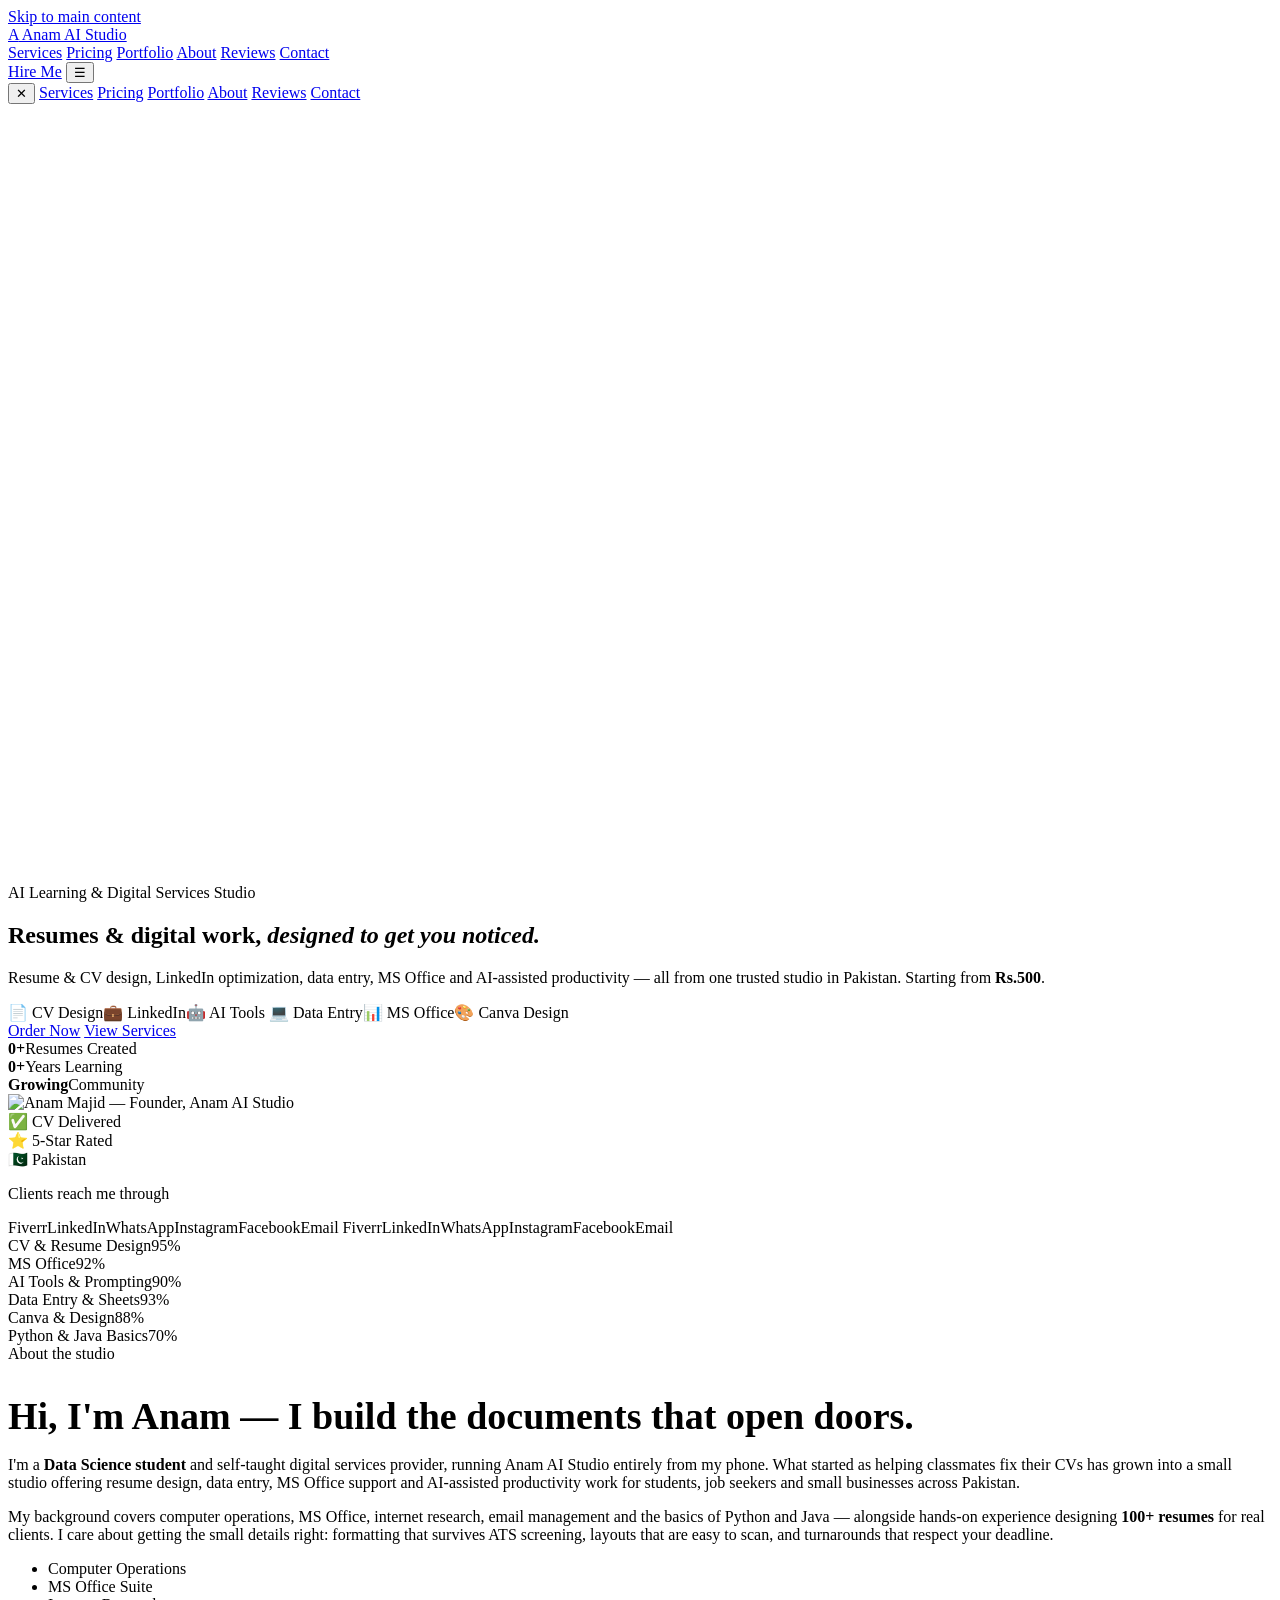
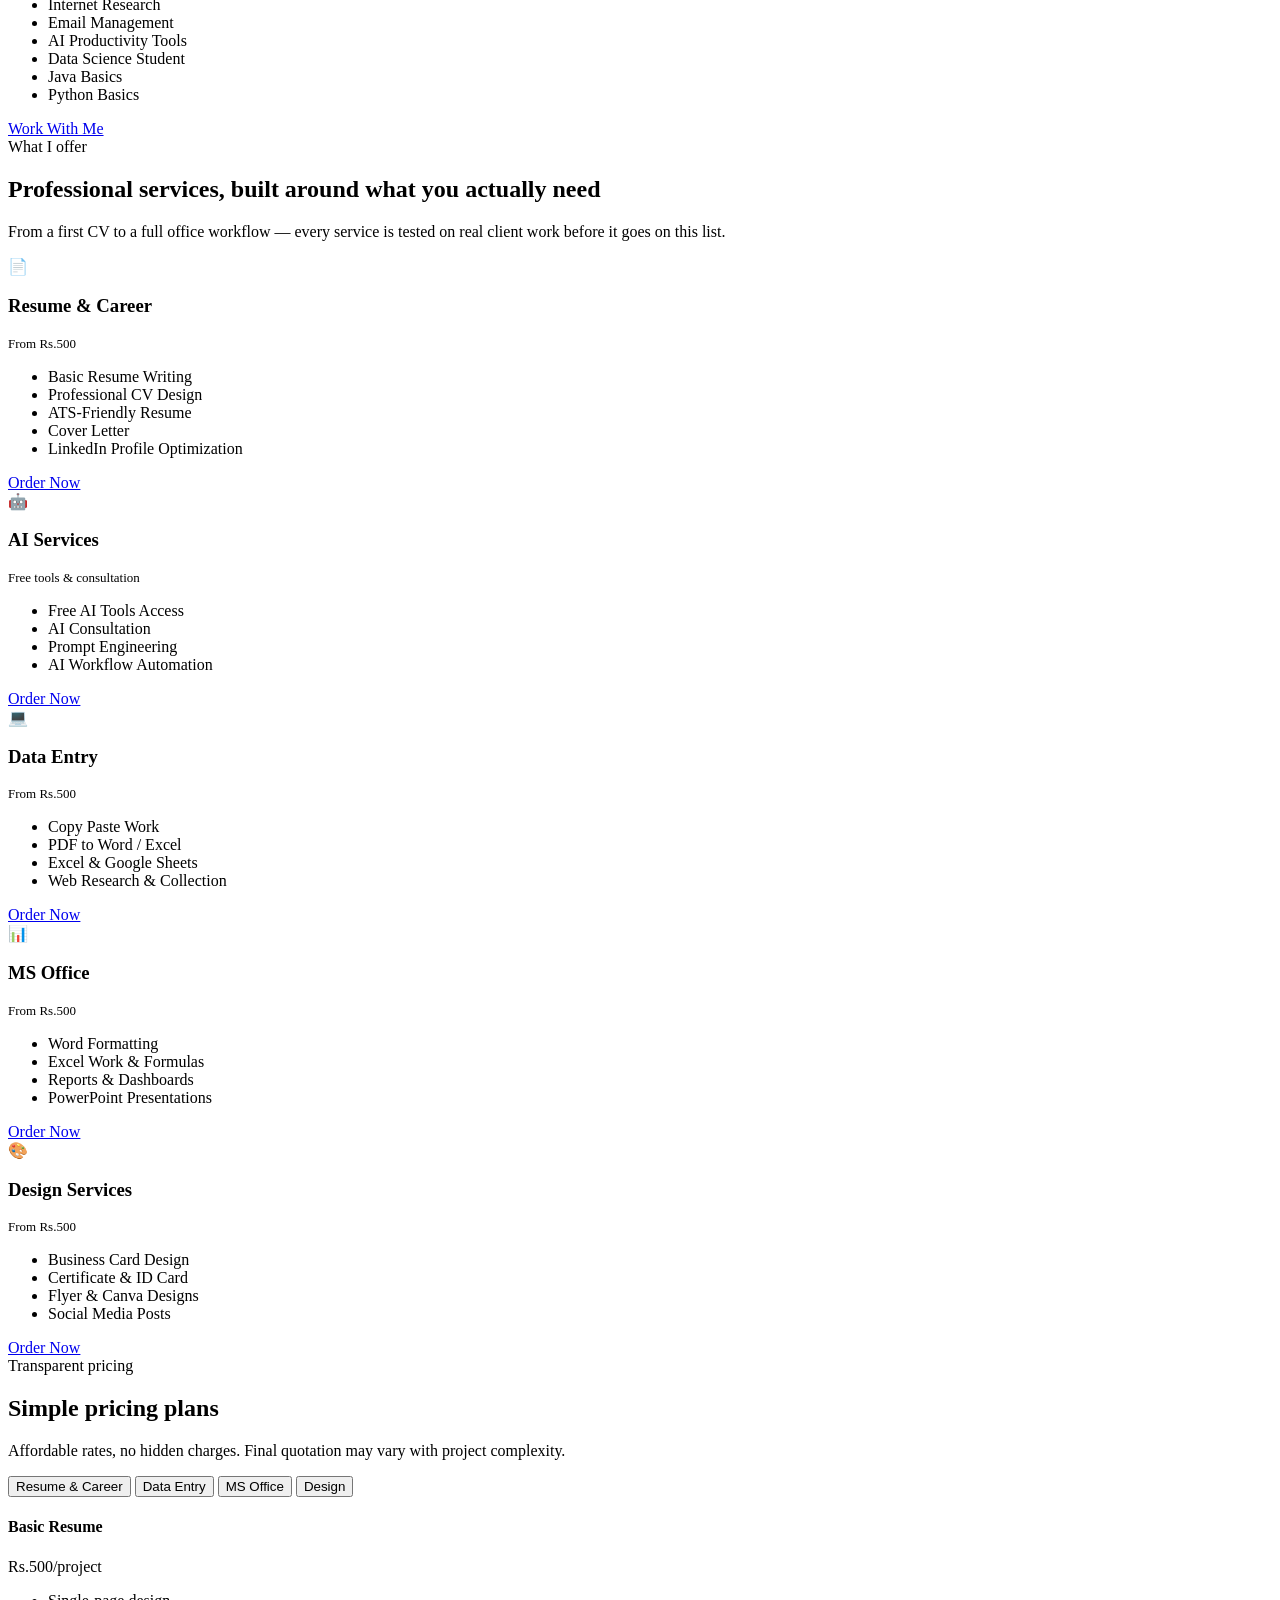
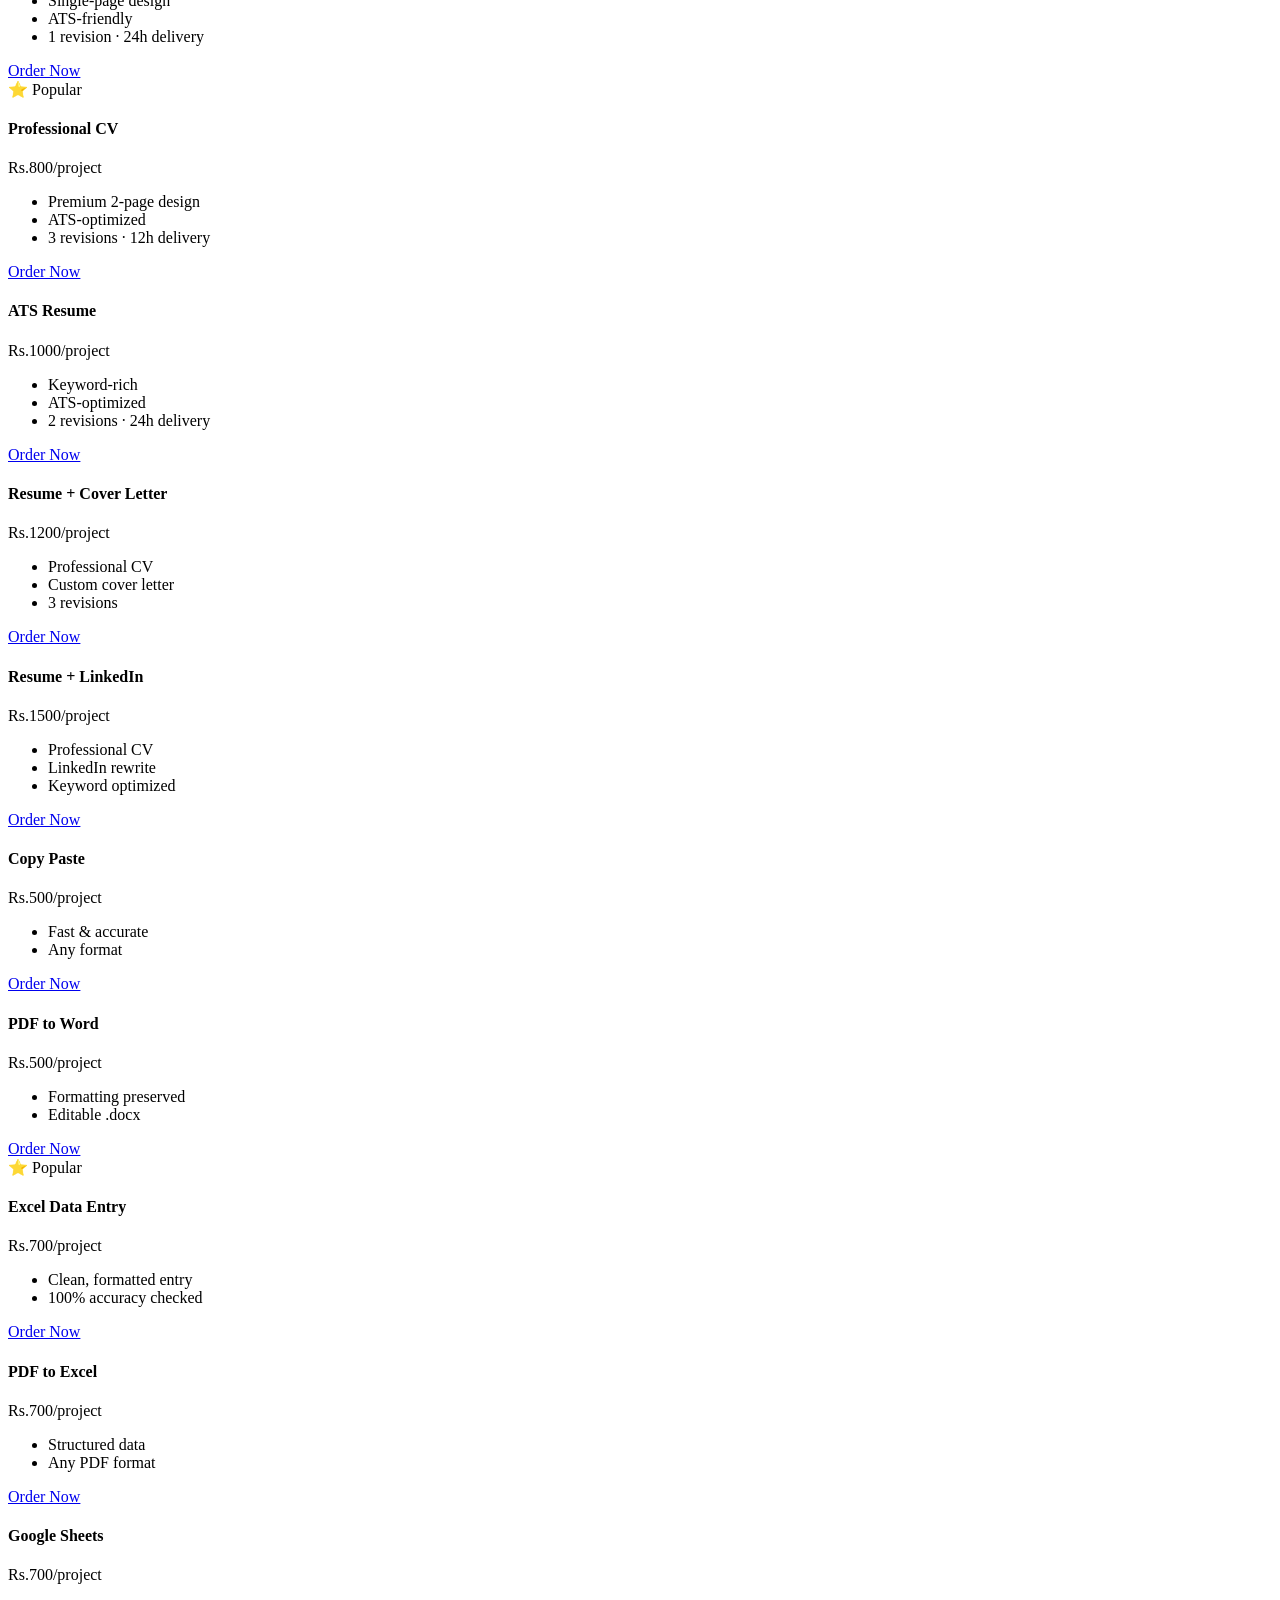
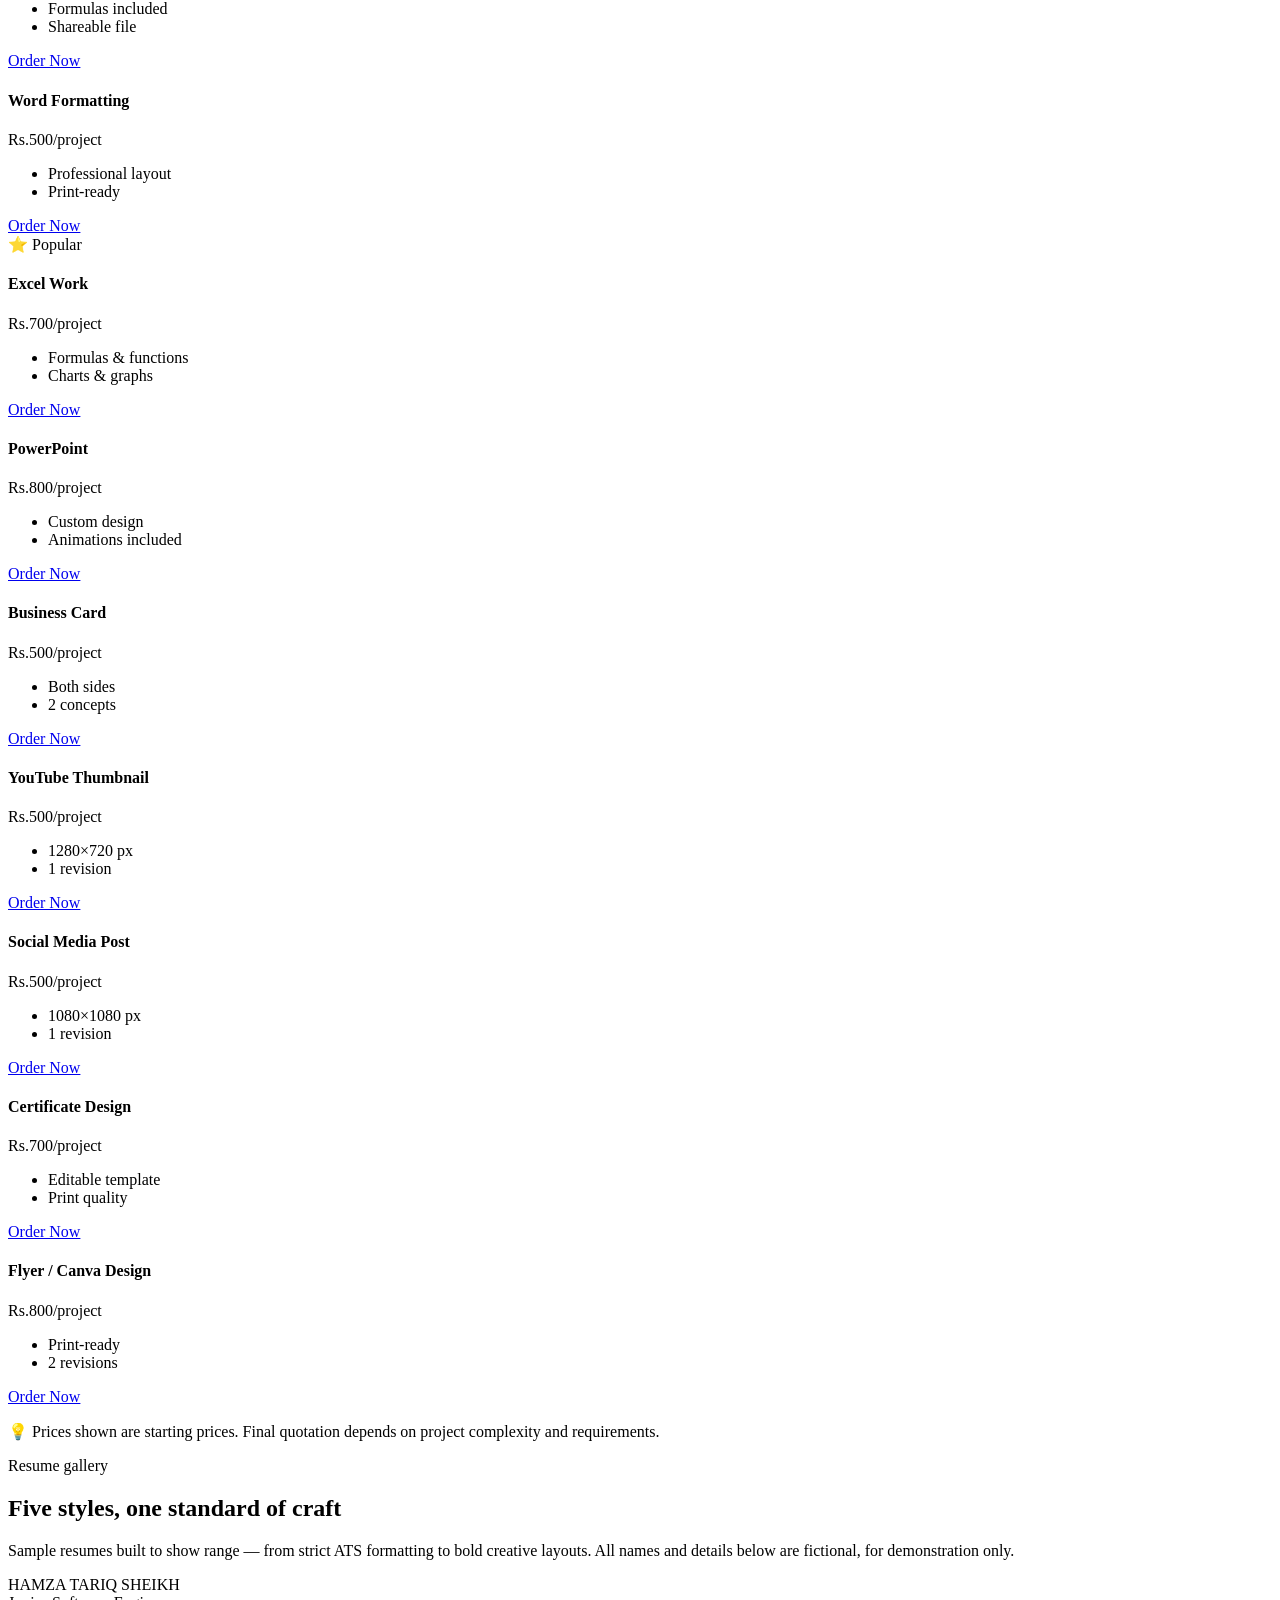
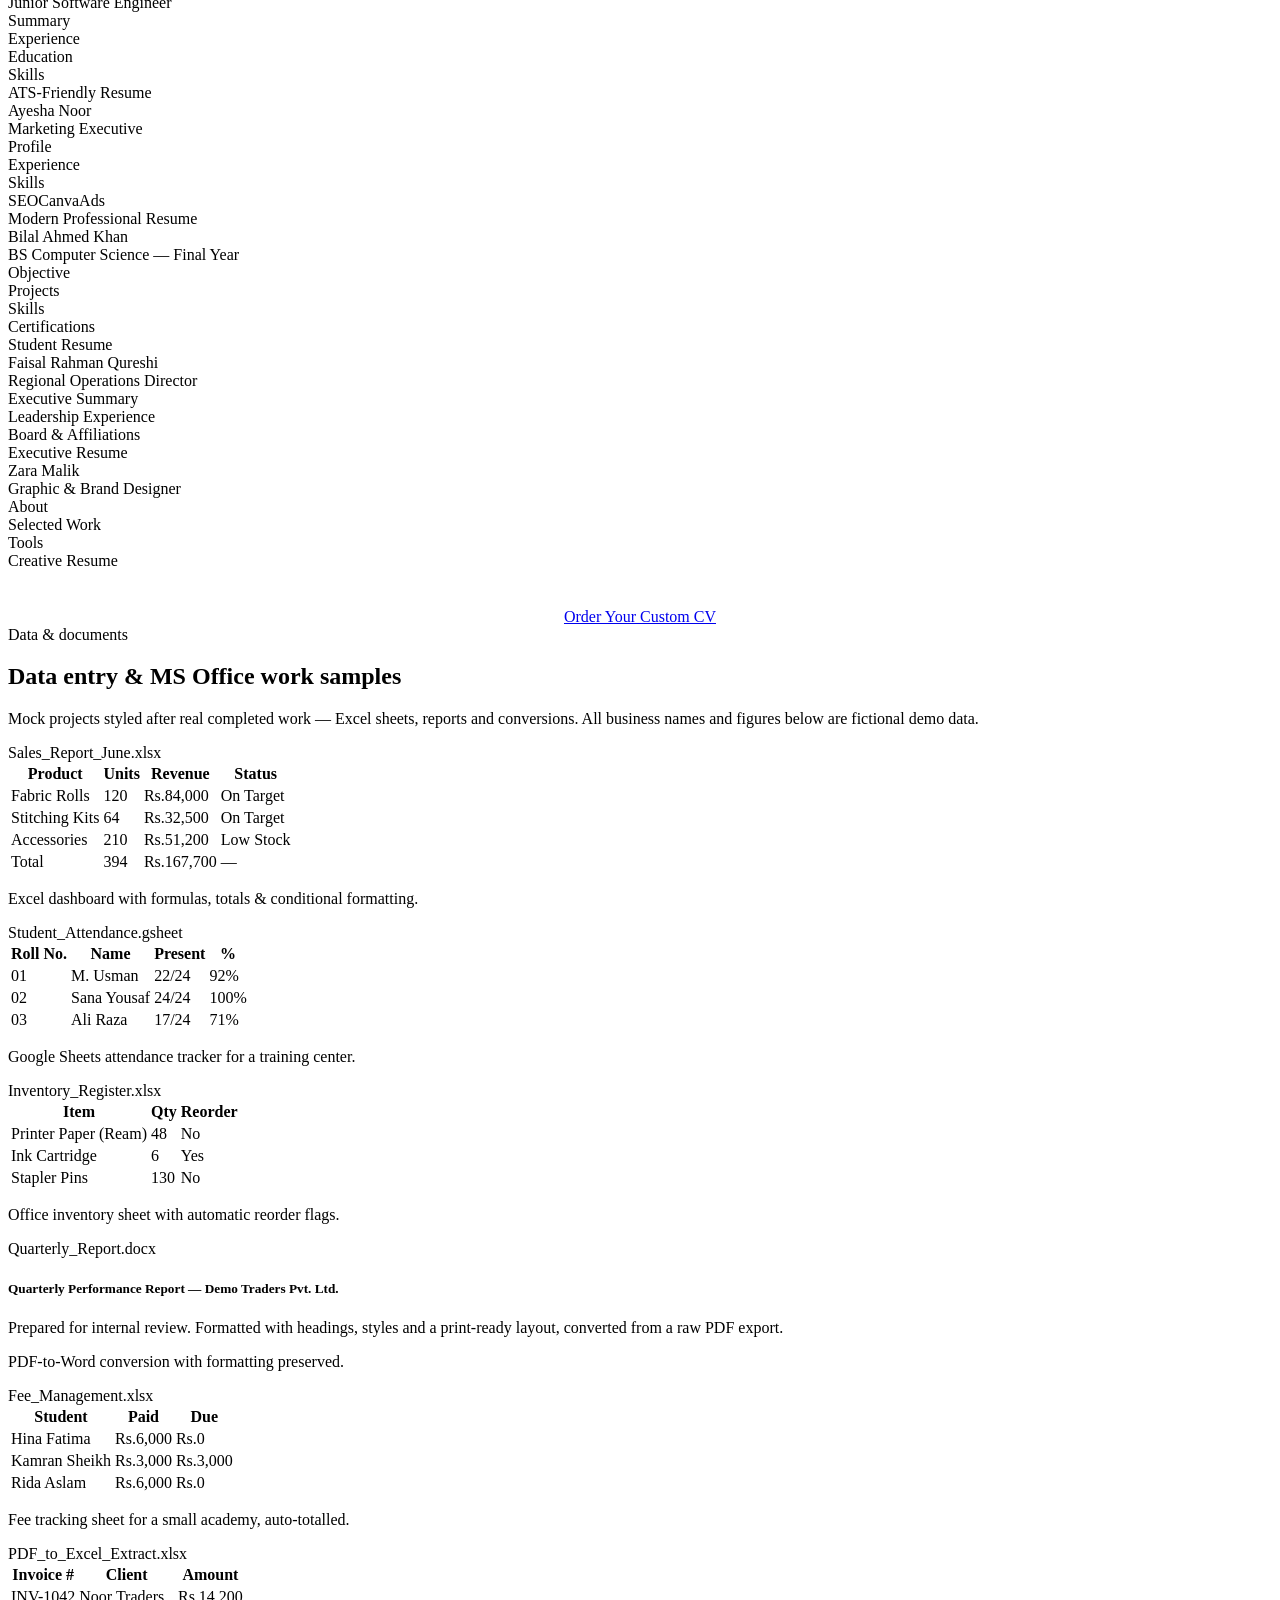
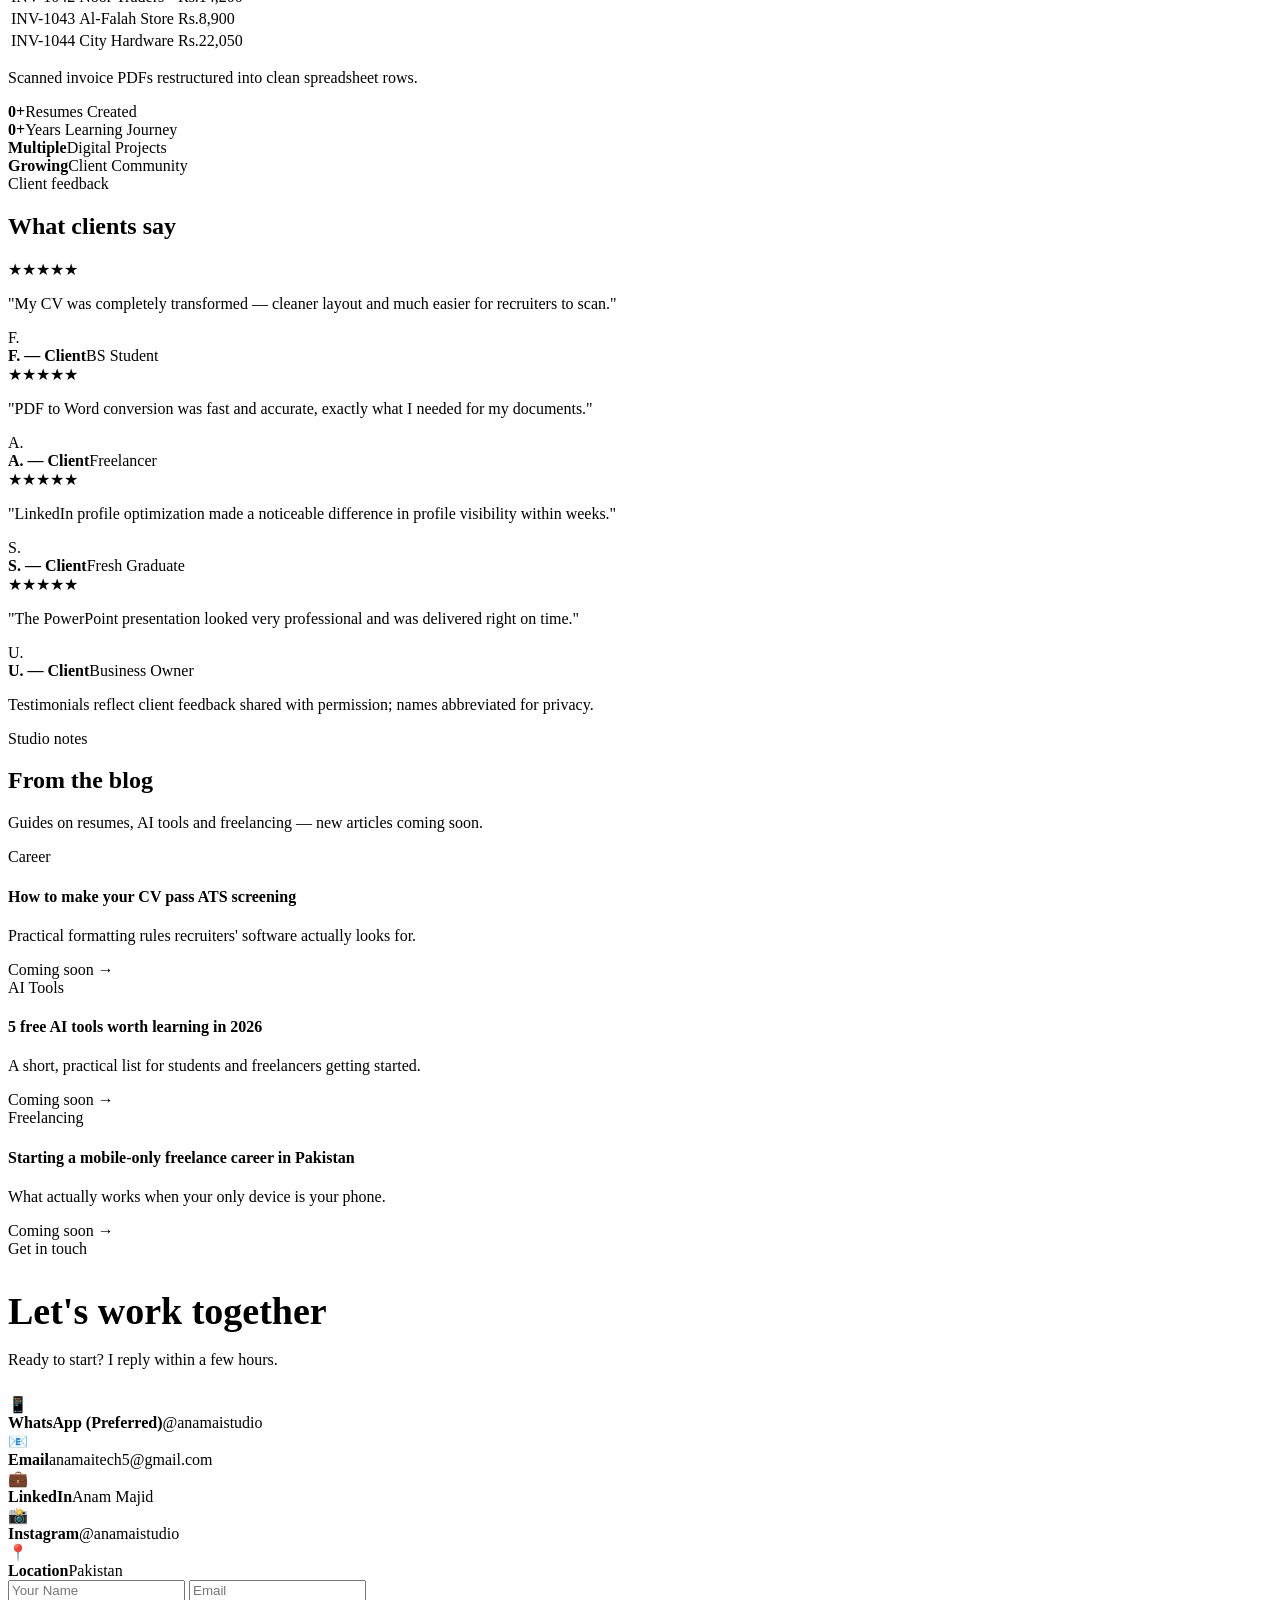
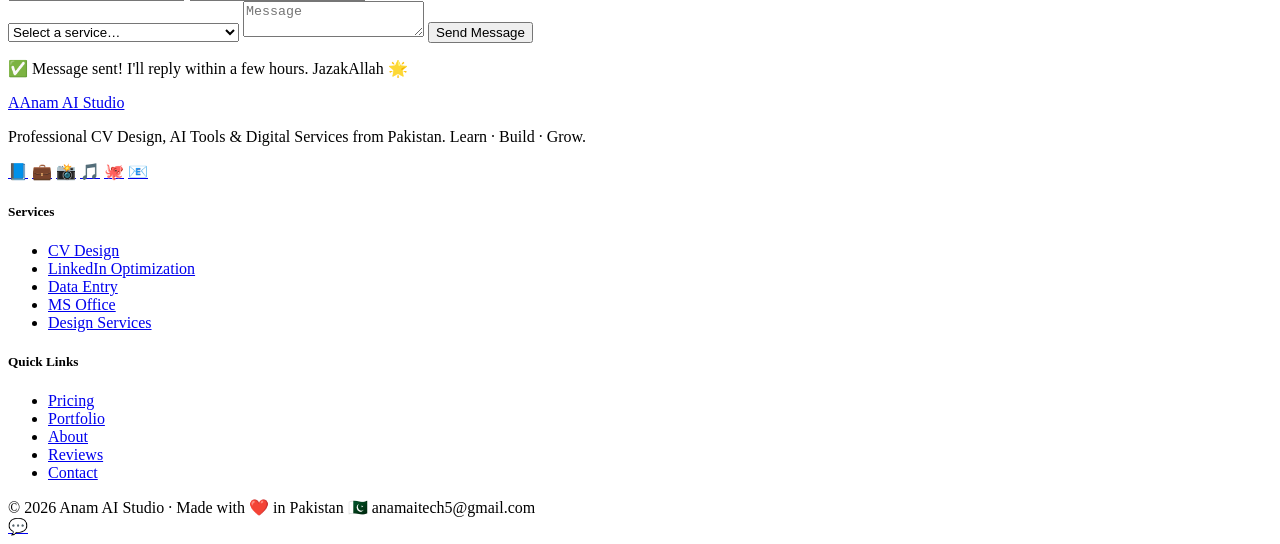
==== commit 2261b850: "Add files via upload" ====
--- a/index.html.html
+++ b/index.html.html
@@ -3,45 +3,52 @@
 <head>
 <meta charset="UTF-8">
 <meta name="viewport" content="width=device-width, initial-scale=1.0">
-<title>Anam Resume Studio | Professional Resume Writing Services</title>
-<meta name="description" content="Professional ATS resume writing, CV design and LinkedIn optimization services by Anam Resume Studio.">
-<meta name="keywords" content="resume writing services,ATS resume writer,professional CV writer,resume designer,LinkedIn profile optimization,CV writing Pakistan">
-<meta name="author" content="Anam — Anam Resume Studio">
+<title>Anam AI Studio — CV Design, AI Tools &amp; Digital Services Pakistan</title>
+<meta name="description" content="Professional CV Design, LinkedIn Optimization, AI Tools, Data Entry &amp; MS Office Services. Starting from Rs.500. Pakistan's trusted digital studio.">
+<meta name="keywords" content="CV Design Pakistan,Resume Design,LinkedIn Optimization,AI Tools,Data Entry,MS Office,Canva Design,Anam AI Studio">
+<meta name="author" content="Anam Majid — Anam AI Studio">
 <meta name="robots" content="index,follow">
+<meta name="theme-color" content="#0F0F0F">
 <link rel="canonical" href="https://anam-ai-studio.vercel.app/">
-<link rel="icon" href="logo.png" type="image/png">
+
+<!-- Open Graph -->
 <meta property="og:type" content="website">
-<meta property="og:title" content="Anam Resume Studio | Professional Resume Writing Services">
-<meta property="og:description" content="ATS-friendly resumes, CVs and LinkedIn profiles designed for students, fresh graduates and professionals.">
-<meta property="og:image" content="https://anam-ai-studio.vercel.app/logo.png">
+<meta property="og:title" content="Anam AI Studio — CV Design &amp; Digital Services">
+<meta property="og:description" content="Professional CV Design, LinkedIn Optimization &amp; AI Tools. Starting from Rs.500.">
+<meta property="og:image" content="https://anam-ai-studio.vercel.app/images/logo.png">
 <meta property="og:url" content="https://anam-ai-studio.vercel.app/">
+
+<!-- Twitter -->
 <meta name="twitter:card" content="summary_large_image">
-<meta name="twitter:title" content="Anam Resume Studio | Professional Resume Writing Services">
-<meta name="twitter:description" content="ATS-friendly resumes, CVs and LinkedIn profiles designed for students, fresh graduates and professionals.">
-<meta name="twitter:image" content="https://anam-ai-studio.vercel.app/logo.png">
-<meta name="theme-color" content="#0B1F3A">
-
+<meta name="twitter:title" content="Anam AI Studio — CV Design &amp; Digital Services">
+<meta name="twitter:description" content="Professional CV Design, AI Tools &amp; Digital Services from Pakistan.">
+<meta name="twitter:image" content="https://anam-ai-studio.vercel.app/images/logo.png">
+
+<link rel="icon" href="/images/logo.png">
+
+<!-- Fonts -->
 <link rel="preconnect" href="https://fonts.googleapis.com">
 <link rel="preconnect" href="https://fonts.gstatic.com" crossorigin>
-<link href="https://fonts.googleapis.com/css2?family=Manrope:wght@500;600;700;800&family=Inter:wght@400;500;600&display=swap" rel="stylesheet">
-
-<link rel="stylesheet" href="style.css">
-
-<!-- Schema.org: ProfessionalService -->
+<link href="https://fonts.googleapis.com/css2?family=Fraunces:opsz,wght@9..144,500;9..144,600;9..144,700&family=Plus+Jakarta+Sans:wght@400;500;600;700;800&family=JetBrains+Mono:wght@400;600;700&display=swap" rel="stylesheet">
+
+<link rel="stylesheet" href="css/style.css">
+
+<!-- Schema.org -->
 <script type="application/ld+json">
 {
   "@context": "https://schema.org",
   "@type": "ProfessionalService",
-  "name": "Anam Resume Studio",
+  "name": "Anam AI Studio",
   "url": "https://anam-ai-studio.vercel.app/",
-  "image": "https://anam-ai-studio.vercel.app/logo.png",
-  "description": "Professional ATS resume writing, CV design and LinkedIn profile optimization services.",
-  "areaServed": "Pakistan",
-  "priceRange": "$$"
+  "image": "https://anam-ai-studio.vercel.app/images/logo.png",
+  "description": "Professional CV Design, LinkedIn Optimization, AI Tools, Data Entry & MS Office Services in Pakistan.",
+  "areaServed": "PK",
+  "address": {"@type":"PostalAddress","addressLocality":"Muzaffargarh","postalCode":"34200","addressCountry":"PK"},
+  "priceRange": "Rs.500 - Rs.1500"
 }
 </script>
 
-<!-- Google Analytics — keep existing ID, do not remove -->
+<!-- Google Analytics (kept from existing deployment) -->
 <script async src="https://www.googletagmanager.com/gtag/js?id=G-CHBT2CD6E9"></script>
 <script>
   window.dataLayer = window.dataLayer || [];
@@ -52,454 +59,603 @@
 </head>
 <body>
 
-<a href="#main" class="skip-link">Skip to main content</a>
-
-<!-- ============ HEADER ============ -->
-<header class="site-header" id="site-header">
-  <div class="wrap header-inner">
+<a href="#main" class="visually-hidden">Skip to main content</a>
+
+<!-- ===================== HEADER ===================== -->
+<header id="site-header">
+  <div class="container nav-inner">
     <a href="#hero" class="brand">
-      <img src="logo.png" alt="Anam Resume Studio" class="brand-logo">
-      <span class="brand-name">Anam Resume Studio</span>
+      <span class="brand-mark">A</span>
+      Anam AI Studio
     </a>
-
-    <nav class="main-nav" id="main-nav">
+    <nav class="nav-links">
+      <a href="#services">Services</a>
+      <a href="#pricing">Pricing</a>
+      <a href="#portfolio">Portfolio</a>
       <a href="#about">About</a>
-      <a href="#services">Services</a>
-      <a href="#portfolio">Samples</a>
-      <a href="#process">Process</a>
-      <a href="#faq">FAQ</a>
+      <a href="#testimonials">Reviews</a>
       <a href="#contact">Contact</a>
     </nav>
-
-    <div class="header-actions">
-      <a class="btn btn-primary btn-sm" href="https://wa.me/923166687805?text=Hi%20Anam!%20I%20need%20a%20professional%20resume." target="_blank" rel="noopener">Get Your Resume</a>
-      <button class="nav-toggle" id="nav-toggle" aria-label="Open menu" aria-expanded="false">
-        <span></span><span></span><span></span>
-      </button>
+    <div class="nav-cta">
+      <a class="btn btn-ghost btn-sm" href="https://wa.me/923166687805?text=Hi%20Anam!%20I%20need%20your%20services." target="_blank" rel="noopener">Hire Me</a>
+      <button class="menu-toggle" id="menuToggle" aria-label="Open menu">☰</button>
     </div>
   </div>
 </header>
 
+<div class="mobile-drawer" id="mobileDrawer">
+  <button class="close-drawer" id="closeDrawer" aria-label="Close menu">✕</button>
+  <a href="#services">Services</a>
+  <a href="#pricing">Pricing</a>
+  <a href="#portfolio">Portfolio</a>
+  <a href="#about">About</a>
+  <a href="#testimonials">Reviews</a>
+  <a href="#contact">Contact</a>
+</div>
+
 <main id="main">
 
-  <!-- ============ HERO ============ -->
+  <!-- ===================== HERO ===================== -->
   <section class="hero" id="hero">
-    <div class="hero-blob hero-blob-1" aria-hidden="true"></div>
-    <div class="hero-blob hero-blob-2" aria-hidden="true"></div>
-    <div class="wrap hero-inner">
-      <div class="hero-copy reveal">
-        <p class="eyebrow">Resume &amp; Career Services</p>
-        <h1>Professional Resume Writing Services That Help You Get More Interviews</h1>
-        <p class="hero-sub">ATS-friendly resumes, CVs and LinkedIn profiles designed for students, fresh graduates and professionals — clear, honest, and built to pass the 6-second recruiter scan.</p>
-        <div class="hero-cta">
-          <a class="btn btn-primary" href="https://wa.me/923166687805?text=Hi%20Anam!%20I%20want%20to%20order%20a%20resume." target="_blank" rel="noopener">Get Your Resume</a>
-          <a class="btn btn-ghost" href="https://wa.me/923166687805?text=Hi%20Anam!%20I%20found%20your%20website%20and%20have%20a%20question." target="_blank" rel="noopener">Chat on WhatsApp</a>
-        </div>
-        <div class="hero-trust">
-          <span>ATS-Optimized</span>
-          <span class="dot">•</span>
-          <span>24h Delivery</span>
-          <span class="dot">•</span>
-          <span>Pakistan-Based</span>
-        </div>
-        <div class="hero-social" aria-label="Social media links">
-          <a href="https://wa.me/923166687805" target="_blank" rel="noopener" aria-label="WhatsApp" class="social-dot social-wa">
-            <svg viewBox="0 0 24 24"><path d="M17.5 14.4c-.3-.1-1.7-.9-2-1-.3-.1-.5-.1-.7.1-.2.3-.8 1-.9 1.2-.2.2-.3.2-.6.1-.3-.1-1.3-.5-2.4-1.5-.9-.8-1.5-1.8-1.7-2.1-.2-.3 0-.5.1-.6.1-.1.3-.3.4-.5.1-.1.2-.3.3-.5.1-.2 0-.4 0-.5C10 9 9.5 7.6 9.3 7.1c-.2-.5-.4-.4-.6-.4h-.5c-.2 0-.5.1-.7.3-.3.3-1 1-1 2.4s1 2.8 1.2 3c.1.2 2 3.1 4.9 4.3.7.3 1.2.5 1.6.6.7.2 1.3.2 1.8.1.5-.1 1.7-.7 2-1.4.2-.7.2-1.2.1-1.4-.1-.1-.3-.2-.6-.3z"/><path d="M12 2C6.5 2 2 6.5 2 12c0 1.9.5 3.6 1.5 5.2L2 22l4.9-1.3C8.4 21.5 10.1 22 12 22c5.5 0 10-4.5 10-10S17.5 2 12 2zm0 18.3c-1.7 0-3.3-.5-4.7-1.3l-.3-.2-3.1.8.8-3-.2-.3C3.6 14.8 3.1 13.4 3.1 12c0-4.9 4-8.9 8.9-8.9s8.9 4 8.9 8.9-4 8.9-8.9 8.9z"/></svg>
-          </a>
-          <a href="https://www.instagram.com/anamaistudio" target="_blank" rel="noopener" aria-label="Instagram" class="social-dot social-ig">
-            <svg viewBox="0 0 24 24"><path d="M12 2.2c3.2 0 3.6 0 4.9.1 1.2.1 2 .3 2.4.5.6.2 1 .5 1.5 1 .4.4.7.9 1 1.5.2.4.4 1.2.5 2.4.1 1.3.1 1.7.1 4.9s0 3.6-.1 4.9c-.1 1.2-.3 2-.5 2.4-.2.6-.5 1-1 1.5-.4.4-.9.7-1.5 1-.4.2-1.2.4-2.4.5-1.3.1-1.7.1-4.9.1s-3.6 0-4.9-.1c-1.2-.1-2-.3-2.4-.5-.6-.2-1-.5-1.5-1-.4-.4-.7-.9-1-1.5-.2-.4-.4-1.2-.5-2.4C2.2 15.6 2.2 15.2 2.2 12s0-3.6.1-4.9c.1-1.2.3-2 .5-2.4.2-.6.5-1 1-1.5.4-.4.9-.7 1.5-1 .4-.2 1.2-.4 2.4-.5C8.4 2.2 8.8 2.2 12 2.2zm0 1.8c-3.1 0-3.5 0-4.7.1-1 .05-1.6.2-1.9.3-.5.2-.8.4-1.2.8-.4.4-.6.7-.8 1.2-.1.3-.3.9-.3 1.9-.1 1.2-.1 1.6-.1 4.7s0 3.5.1 4.7c.1 1 .2 1.6.3 1.9.2.5.4.8.8 1.2.4.4.7.6 1.2.8.3.1.9.3 1.9.3 1.2.1 1.6.1 4.7.1s3.5 0 4.7-.1c1-.1 1.6-.2 1.9-.3.5-.2.8-.4 1.2-.8.4-.4.6-.7.8-1.2.1-.3.3-.9.3-1.9.1-1.2.1-1.6.1-4.7s0-3.5-.1-4.7c-.1-1-.2-1.6-.3-1.9-.2-.5-.4-.8-.8-1.2-.4-.4-.7-.6-1.2-.8-.3-.1-.9-.3-1.9-.3-1.2-.1-1.6-.1-4.7-.1zm0 3.5a5.1 5.1 0 110 10.2 5.1 5.1 0 010-10.2zm0 1.8a3.3 3.3 0 100 6.6 3.3 3.3 0 000-6.6zm5.3-2a1.2 1.2 0 110 2.4 1.2 1.2 0 010-2.4z"/></svg>
-          </a>
-          <a href="https://www.facebook.com/share/1D5H9GtJpD/" target="_blank" rel="noopener" aria-label="Facebook" class="social-dot social-fb">
-            <svg viewBox="0 0 24 24"><path d="M22 12.06C22 6.5 17.5 2 12 2S2 6.5 2 12.06c0 5 3.66 9.16 8.44 9.94v-7.03H7.9v-2.91h2.54V9.85c0-2.5 1.49-3.89 3.77-3.89 1.09 0 2.24.2 2.24.2v2.46H15.2c-1.24 0-1.63.77-1.63 1.56v1.88h2.78l-.44 2.91h-2.34V22c4.78-.78 8.44-4.94 8.44-9.94z"/></svg>
-          </a>
-          <a href="https://www.tiktok.com/@anamaistudio" target="_blank" rel="noopener" aria-label="TikTok" class="social-dot social-tt">
-            <svg viewBox="0 0 24 24"><path d="M16.6 5.8c-.9-.9-1.4-2.1-1.4-3.4h-3v13.1c0 1.5-1.2 2.7-2.7 2.7s-2.7-1.2-2.7-2.7 1.2-2.7 2.7-2.7c.3 0 .6 0 .8.1V9.7c-.3 0-.5-.1-.8-.1-3.2 0-5.8 2.6-5.8 5.8S6.3 21.2 9.5 21.2s5.8-2.6 5.8-5.8V8.9c1.2.9 2.7 1.4 4.3 1.4V7.2c-1 0-1.9-.3-2.7-.9-.1 0-.2-.1-.3-.5z"/></svg>
-          </a>
-          <a href="https://www.linkedin.com/in/anam-majid-9b41b4360" target="_blank" rel="noopener" aria-label="LinkedIn" class="social-dot social-li">
-            <svg viewBox="0 0 24 24"><path d="M20.5 2h-17A1.5 1.5 0 002 3.5v17A1.5 1.5 0 003.5 22h17a1.5 1.5 0 001.5-1.5v-17A1.5 1.5 0 0020.5 2zM8.3 18.6H5.7V9.9h2.6v8.7zM7 8.7a1.5 1.5 0 110-3 1.5 1.5 0 010 3zm11.6 9.9H16V14c0-1 0-2.3-1.4-2.3s-1.7 1.1-1.7 2.3v4.6H10.3V9.9h2.5v1.2h.1c.4-.7 1.3-1.4 2.6-1.4 2.8 0 3.3 1.8 3.3 4.2v4.7z"/></svg>
-          </a>
-        </div>
-      </div>
-
-      <div class="hero-media reveal">
-        <div class="hero-portrait">
-          <img src="founder.png" alt="Anam, Professional Resume Writer" loading="eager">
-        </div>
-        <div class="hero-card hero-card-1">
-          <span class="hero-card-icon">✓</span>
-          <div>
-            <strong>Resume Delivered</strong>
-            <p>ATS score: 96/100</p>
-          </div>
-        </div>
-        <div class="hero-card hero-card-2">
-          <strong>Since 2023</strong>
-          <p>Helping job seekers get noticed</p>
-        </div>
-      </div>
-    </div>
-  </section>
-
-  <!-- ============ ABOUT ============ -->
-  <section class="about" id="about">
-    <div class="wrap about-inner">
-      <div class="about-photo reveal">
-        <div class="about-photo-frame">
-          <img src="founder-square.jpg" alt="Anam — founder of Anam Resume Studio" loading="lazy">
-        </div>
-      </div>
-
-      <div class="about-copy reveal">
-        <p class="eyebrow">About</p>
-        <h2>Hi, I'm Anam.</h2>
-        <p>I help students, graduates and professionals create ATS-friendly resumes and career documents. I've been working on resume-related services since 2023, alongside my studies at the Virtual University of Pakistan — building resumes that are clean, accurate and genuinely ATS-friendly, not just decorated with buzzwords.</p>
-        <p>My background in computer operations and data science means every resume I design is structured the way applicant tracking systems actually read: clear hierarchy, honest formatting, and content that reflects the person, not a template.</p>
-        <ul class="about-facts">
-          <li>Resume Writing &amp; CV Design since 2023</li>
-          <li>ATS Resume Optimization</li>
-          <li>LinkedIn Profile Optimization</li>
-          <li>Cover Letter Writing</li>
+    <div class="blob blob-violet float-slow" style="width:420px;height:420px;top:-120px;left:-140px;"></div>
+    <div class="blob blob-blue float-slower" style="width:360px;height:360px;bottom:-100px;right:-120px;"></div>
+    <div class="container hero-grid">
+      <div class="hero-copy">
+        <div class="eyebrow">AI Learning &amp; Digital Services Studio</div>
+        <h1>Resumes &amp; digital work, <em>designed to get you noticed.</em></h1>
+        <p class="lede">Resume &amp; CV design, LinkedIn optimization, data entry, MS Office and AI-assisted productivity — all from one trusted studio in Pakistan. Starting from <strong style="color:var(--white)">Rs.500</strong>.</p>
+        <div class="hero-tags">
+          <span>📄 CV Design</span><span>💼 LinkedIn</span><span>🤖 AI Tools</span>
+          <span>💻 Data Entry</span><span>📊 MS Office</span><span>🎨 Canva Design</span>
+        </div>
+        <div class="hero-actions">
+          <a class="btn btn-primary" href="https://wa.me/923166687805?text=Hi%20Anam!%20I%20want%20to%20order%20a%20service." target="_blank" rel="noopener">Order Now</a>
+          <a class="btn btn-ghost" href="#services">View Services</a>
+        </div>
+        <div class="hero-stats">
+          <div><b><span class="counter" data-target="100">0</span>+</b><span>Resumes Created</span></div>
+          <div><b><span class="counter" data-target="2">0</span>+</b><span>Years Learning</span></div>
+          <div><b>Growing</b><span>Community</span></div>
+        </div>
+      </div>
+      <div class="hero-portrait">
+        <div class="portrait-ring">
+          <div class="inner"><img src="images/profile.jpg" alt="Anam Majid — Founder, Anam AI Studio" width="400" height="400" loading="eager"></div>
+        </div>
+        <div class="badge-float b1 glass">✅ CV Delivered</div>
+        <div class="badge-float b2 glass">⭐ 5-Star Rated</div>
+        <div class="badge-float b3 glass">🇵🇰 Pakistan</div>
+      </div>
+    </div>
+  </section>
+
+  <!-- ===================== MARQUEE ===================== -->
+  <div class="marquee-wrap">
+    <div class="container">
+      <p class="marquee-label">Clients reach me through</p>
+    </div>
+    <div class="marquee">
+      <span>Fiverr</span><span>LinkedIn</span><span>WhatsApp</span><span>Instagram</span><span>Facebook</span><span>Email</span>
+      <span>Fiverr</span><span>LinkedIn</span><span>WhatsApp</span><span>Instagram</span><span>Facebook</span><span>Email</span>
+    </div>
+  </div>
+
+  <!-- ===================== ABOUT ===================== -->
+  <section id="about">
+    <div class="container about-wrap">
+      <div class="reveal glass about-card">
+        <div class="skill-row"><div class="lbl"><span>CV &amp; Resume Design</span><span>95%</span></div><div class="bar"><i data-w="95"></i></div></div>
+        <div class="skill-row"><div class="lbl"><span>MS Office</span><span>92%</span></div><div class="bar"><i data-w="92"></i></div></div>
+        <div class="skill-row"><div class="lbl"><span>AI Tools &amp; Prompting</span><span>90%</span></div><div class="bar"><i data-w="90"></i></div></div>
+        <div class="skill-row"><div class="lbl"><span>Data Entry &amp; Sheets</span><span>93%</span></div><div class="bar"><i data-w="93"></i></div></div>
+        <div class="skill-row"><div class="lbl"><span>Canva &amp; Design</span><span>88%</span></div><div class="bar"><i data-w="88"></i></div></div>
+        <div class="skill-row"><div class="lbl"><span>Python &amp; Java Basics</span><span>70%</span></div><div class="bar"><i data-w="70"></i></div></div>
+      </div>
+      <div class="reveal about-text">
+        <div class="eyebrow">About the studio</div>
+        <h2 style="font-size:clamp(26px,3.6vw,38px);margin-bottom:18px;">Hi, I'm Anam — I build the documents that open doors.</h2>
+        <p>I'm a <strong>Data Science student</strong> and self-taught digital services provider, running Anam AI Studio entirely from my phone. What started as helping classmates fix their CVs has grown into a small studio offering resume design, data entry, MS Office support and AI-assisted productivity work for students, job seekers and small businesses across Pakistan.</p>
+        <p>My background covers computer operations, MS Office, internet research, email management and the basics of Python and Java — alongside hands-on experience designing <strong>100+ resumes</strong> for real clients. I care about getting the small details right: formatting that survives ATS screening, layouts that are easy to scan, and turnarounds that respect your deadline.</p>
+        <ul class="about-list">
+          <li>Computer Operations</li><li>MS Office Suite</li>
+          <li>Internet Research</li><li>Email Management</li>
+          <li>AI Productivity Tools</li><li>Data Science Student</li>
+          <li>Java Basics</li><li>Python Basics</li>
         </ul>
-      </div>
-
-      <div class="about-stats reveal">
-        <div class="stat-card">
-          <span class="stat-num">1:1</span>
-          <span class="stat-label">Personal review on every resume</span>
-        </div>
-        <div class="stat-card">
-          <span class="stat-num">24h</span>
-          <span class="stat-label">Typical delivery time</span>
-        </div>
-        <div class="stat-card">
-          <span class="stat-num">100%</span>
-          <span class="stat-label">ATS-friendly formatting</span>
-        </div>
-      </div>
-    </div>
-  </section>
-
-  <!-- ============ SERVICES ============ -->
-  <section class="services" id="services">
-    <div class="wrap">
+        <a class="btn btn-primary" href="https://wa.me/923166687805?text=Hi%20Anam!%20I%20want%20to%20work%20with%20you." target="_blank" rel="noopener">Work With Me</a>
+      </div>
+    </div>
+  </section>
+
+  <!-- ===================== SERVICES ===================== -->
+  <section id="services">
+    <div class="container">
       <div class="section-head reveal">
-        <p class="eyebrow">What I Offer</p>
-        <h2>Resume &amp; Career Services</h2>
-        <p class="section-sub">Every service is focused on one outcome — a resume that gets read and gets you called back.</p>
-      </div>
-
+        <div class="eyebrow">What I offer</div>
+        <h2>Professional services, built around what you actually need</h2>
+        <p>From a first CV to a full office workflow — every service is tested on real client work before it goes on this list.</p>
+      </div>
       <div class="services-grid">
-        <div class="service-card reveal">
-          <div class="service-icon">🎯</div>
-          <h3>ATS Resume Writing</h3>
-          <p>Formatted to pass applicant tracking systems — proper headings, keyword placement, no parsing errors.</p>
-        </div>
-        <div class="service-card reveal">
-          <div class="service-icon">💼</div>
-          <h3>Professional CV Design</h3>
-          <p>A polished, multi-section CV for experienced professionals — work history, projects and skills, organized clearly.</p>
-        </div>
-        <div class="service-card reveal">
-          <div class="service-icon">🎓</div>
-          <h3>Fresh Graduate Resume</h3>
-          <p>Designed for a recent graduate entering the job market — balances education, early experience and core skills.</p>
-        </div>
-        <div class="service-card reveal">
-          <div class="service-icon">📄</div>
-          <h3>Student Resume</h3>
-          <p>Built around projects, coursework and internships — for people just starting their career.</p>
-        </div>
-        <div class="service-card reveal">
-          <div class="service-icon">🔗</div>
-          <h3>LinkedIn Profile Optimization</h3>
-          <p>A rewritten headline, summary and experience section aligned with your resume and your target roles.</p>
-        </div>
-        <div class="service-card reveal">
-          <div class="service-icon">✉️</div>
-          <h3>Cover Letter Writing</h3>
-          <p>A short, tailored cover letter that supports your resume instead of repeating it.</p>
-        </div>
-      </div>
-    </div>
-  </section>
-
-  <!-- ============ ADDITIONAL SKILLS ============ -->
-  <section class="extra-skills" id="skills">
-    <div class="wrap">
+
+        <div class="svc-card glass reveal">
+          <div class="svc-icon">📄</div>
+          <h3>Resume &amp; Career</h3>
+          <p style="color:var(--gray-dim);font-size:13px;">From Rs.500</p>
+          <ul>
+            <li>Basic Resume Writing</li><li>Professional CV Design</li>
+            <li>ATS-Friendly Resume</li><li>Cover Letter</li>
+            <li>LinkedIn Profile Optimization</li>
+          </ul>
+          <a class="btn btn-ghost btn-sm" style="margin-top:16px;" href="https://wa.me/923166687805?text=Hi%20Anam!%20I%20need%20a%20CV%20Design." target="_blank" rel="noopener">Order Now</a>
+        </div>
+
+        <div class="svc-card glass reveal">
+          <div class="svc-icon">🤖</div>
+          <h3>AI Services</h3>
+          <p style="color:var(--gray-dim);font-size:13px;">Free tools &amp; consultation</p>
+          <ul>
+            <li>Free AI Tools Access</li><li>AI Consultation</li>
+            <li>Prompt Engineering</li><li>AI Workflow Automation</li>
+          </ul>
+          <a class="btn btn-ghost btn-sm" style="margin-top:16px;" href="https://wa.me/923166687805?text=Hi%20Anam!%20I%20need%20AI%20Services." target="_blank" rel="noopener">Order Now</a>
+        </div>
+
+        <div class="svc-card glass reveal">
+          <div class="svc-icon">💻</div>
+          <h3>Data Entry</h3>
+          <p style="color:var(--gray-dim);font-size:13px;">From Rs.500</p>
+          <ul>
+            <li>Copy Paste Work</li><li>PDF to Word / Excel</li>
+            <li>Excel &amp; Google Sheets</li><li>Web Research &amp; Collection</li>
+          </ul>
+          <a class="btn btn-ghost btn-sm" style="margin-top:16px;" href="https://wa.me/923166687805?text=Hi%20Anam!%20I%20need%20Data%20Entry." target="_blank" rel="noopener">Order Now</a>
+        </div>
+
+        <div class="svc-card glass reveal">
+          <div class="svc-icon">📊</div>
+          <h3>MS Office</h3>
+          <p style="color:var(--gray-dim);font-size:13px;">From Rs.500</p>
+          <ul>
+            <li>Word Formatting</li><li>Excel Work &amp; Formulas</li>
+            <li>Reports &amp; Dashboards</li><li>PowerPoint Presentations</li>
+          </ul>
+          <a class="btn btn-ghost btn-sm" style="margin-top:16px;" href="https://wa.me/923166687805?text=Hi%20Anam!%20I%20need%20MS%20Office%20work." target="_blank" rel="noopener">Order Now</a>
+        </div>
+
+        <div class="svc-card glass reveal">
+          <div class="svc-icon">🎨</div>
+          <h3>Design Services</h3>
+          <p style="color:var(--gray-dim);font-size:13px;">From Rs.500</p>
+          <ul>
+            <li>Business Card Design</li><li>Certificate &amp; ID Card</li>
+            <li>Flyer &amp; Canva Designs</li><li>Social Media Posts</li>
+          </ul>
+          <a class="btn btn-ghost btn-sm" style="margin-top:16px;" href="https://wa.me/923166687805?text=Hi%20Anam!%20I%20need%20Design%20Services." target="_blank" rel="noopener">Order Now</a>
+        </div>
+
+      </div>
+    </div>
+  </section>
+
+  <!-- ===================== PRICING ===================== -->
+  <section id="pricing">
+    <div class="container">
       <div class="section-head reveal">
-        <p class="eyebrow">Beyond Resumes</p>
-        <h2>Additional Skills</h2>
-        <p class="section-sub">Resume writing is my main focus — but these skills often come in handy for clients who need a bit more.</p>
-      </div>
-
-      <div class="skills-tags reveal">
-        <span class="skill-tag">🖥️ Web Design &amp; Development</span>
-        <span class="skill-tag">📈 Digital Marketing</span>
-        <span class="skill-tag">🤖 AI Automation</span>
-        <span class="skill-tag">📊 MS Office</span>
-        <span class="skill-tag">🎨 Content Creation</span>
-      </div>
-    </div>
-  </section>
-
-  <!-- ============ RESUME SAMPLES ============ -->
-  <section class="portfolio" id="portfolio">
-    <div class="wrap">
+        <div class="eyebrow">Transparent pricing</div>
+        <h2>Simple pricing plans</h2>
+        <p>Affordable rates, no hidden charges. Final quotation may vary with project complexity.</p>
+      </div>
+
+      <div class="pricing-tabs">
+        <button class="pricing-tab active" data-tab="resume">Resume &amp; Career</button>
+        <button class="pricing-tab" data-tab="data">Data Entry</button>
+        <button class="pricing-tab" data-tab="office">MS Office</button>
+        <button class="pricing-tab" data-tab="design">Design</button>
+      </div>
+
+      <div class="price-panel active" id="panel-resume">
+        <div class="price-card glass reveal">
+          <h4>Basic Resume</h4><div class="amt">Rs.500<span>/project</span></div>
+          <ul><li>Single-page design</li><li>ATS-friendly</li><li>1 revision · 24h delivery</li></ul>
+          <a class="btn btn-ghost btn-sm" href="https://wa.me/923166687805?text=Hi!%20I%20want%20Basic%20Resume%20Rs.500" target="_blank" rel="noopener">Order Now</a>
+        </div>
+        <div class="price-card glass reveal popular">
+          <span class="pop-tag">⭐ Popular</span>
+          <h4>Professional CV</h4><div class="amt">Rs.800<span>/project</span></div>
+          <ul><li>Premium 2-page design</li><li>ATS-optimized</li><li>3 revisions · 12h delivery</li></ul>
+          <a class="btn btn-ghost btn-sm" href="https://wa.me/923166687805?text=Hi!%20I%20want%20Professional%20CV%20Rs.800" target="_blank" rel="noopener">Order Now</a>
+        </div>
+        <div class="price-card glass reveal">
+          <h4>ATS Resume</h4><div class="amt">Rs.1000<span>/project</span></div>
+          <ul><li>Keyword-rich</li><li>ATS-optimized</li><li>2 revisions · 24h delivery</li></ul>
+          <a class="btn btn-ghost btn-sm" href="https://wa.me/923166687805?text=Hi!%20I%20want%20ATS%20Resume%20Rs.1000" target="_blank" rel="noopener">Order Now</a>
+        </div>
+        <div class="price-card glass reveal">
+          <h4>Resume + Cover Letter</h4><div class="amt">Rs.1200<span>/project</span></div>
+          <ul><li>Professional CV</li><li>Custom cover letter</li><li>3 revisions</li></ul>
+          <a class="btn btn-ghost btn-sm" href="https://wa.me/923166687805?text=Hi!%20I%20want%20Resume+Cover%20Letter%20Rs.1200" target="_blank" rel="noopener">Order Now</a>
+        </div>
+        <div class="price-card glass reveal">
+          <h4>Resume + LinkedIn</h4><div class="amt">Rs.1500<span>/project</span></div>
+          <ul><li>Professional CV</li><li>LinkedIn rewrite</li><li>Keyword optimized</li></ul>
+          <a class="btn btn-ghost btn-sm" href="https://wa.me/923166687805?text=Hi!%20I%20want%20Resume+LinkedIn%20Rs.1500" target="_blank" rel="noopener">Order Now</a>
+        </div>
+      </div>
+
+      <div class="price-panel" id="panel-data">
+        <div class="price-card glass reveal"><h4>Copy Paste</h4><div class="amt">Rs.500<span>/project</span></div><ul><li>Fast &amp; accurate</li><li>Any format</li></ul><a class="btn btn-ghost btn-sm" href="https://wa.me/923166687805?text=Hi!%20I%20need%20Copy%20Paste%20Rs.500" target="_blank" rel="noopener">Order Now</a></div>
+        <div class="price-card glass reveal"><h4>PDF to Word</h4><div class="amt">Rs.500<span>/project</span></div><ul><li>Formatting preserved</li><li>Editable .docx</li></ul><a class="btn btn-ghost btn-sm" href="https://wa.me/923166687805?text=Hi!%20I%20need%20PDF%20to%20Word%20Rs.500" target="_blank" rel="noopener">Order Now</a></div>
+        <div class="price-card glass reveal popular"><span class="pop-tag">⭐ Popular</span><h4>Excel Data Entry</h4><div class="amt">Rs.700<span>/project</span></div><ul><li>Clean, formatted entry</li><li>100% accuracy checked</li></ul><a class="btn btn-ghost btn-sm" href="https://wa.me/923166687805?text=Hi!%20I%20need%20Excel%20Data%20Entry%20Rs.700" target="_blank" rel="noopener">Order Now</a></div>
+        <div class="price-card glass reveal"><h4>PDF to Excel</h4><div class="amt">Rs.700<span>/project</span></div><ul><li>Structured data</li><li>Any PDF format</li></ul><a class="btn btn-ghost btn-sm" href="https://wa.me/923166687805?text=Hi!%20I%20need%20PDF%20to%20Excel%20Rs.700" target="_blank" rel="noopener">Order Now</a></div>
+        <div class="price-card glass reveal"><h4>Google Sheets</h4><div class="amt">Rs.700<span>/project</span></div><ul><li>Formulas included</li><li>Shareable file</li></ul><a class="btn btn-ghost btn-sm" href="https://wa.me/923166687805?text=Hi!%20I%20need%20Google%20Sheets%20Rs.700" target="_blank" rel="noopener">Order Now</a></div>
+      </div>
+
+      <div class="price-panel" id="panel-office">
+        <div class="price-card glass reveal"><h4>Word Formatting</h4><div class="amt">Rs.500<span>/project</span></div><ul><li>Professional layout</li><li>Print-ready</li></ul><a class="btn btn-ghost btn-sm" href="https://wa.me/923166687805?text=Hi!%20I%20need%20Word%20Formatting%20Rs.500" target="_blank" rel="noopener">Order Now</a></div>
+        <div class="price-card glass reveal popular"><span class="pop-tag">⭐ Popular</span><h4>Excel Work</h4><div class="amt">Rs.700<span>/project</span></div><ul><li>Formulas &amp; functions</li><li>Charts &amp; graphs</li></ul><a class="btn btn-ghost btn-sm" href="https://wa.me/923166687805?text=Hi!%20I%20need%20Excel%20Work%20Rs.700" target="_blank" rel="noopener">Order Now</a></div>
+        <div class="price-card glass reveal"><h4>PowerPoint</h4><div class="amt">Rs.800<span>/project</span></div><ul><li>Custom design</li><li>Animations included</li></ul><a class="btn btn-ghost btn-sm" href="https://wa.me/923166687805?text=Hi!%20I%20need%20PowerPoint%20Rs.800" target="_blank" rel="noopener">Order Now</a></div>
+      </div>
+
+      <div class="price-panel" id="panel-design">
+        <div class="price-card glass reveal"><h4>Business Card</h4><div class="amt">Rs.500<span>/project</span></div><ul><li>Both sides</li><li>2 concepts</li></ul><a class="btn btn-ghost btn-sm" href="https://wa.me/923166687805?text=Hi!%20I%20need%20Business%20Card%20Rs.500" target="_blank" rel="noopener">Order Now</a></div>
+        <div class="price-card glass reveal"><h4>YouTube Thumbnail</h4><div class="amt">Rs.500<span>/project</span></div><ul><li>1280×720 px</li><li>1 revision</li></ul><a class="btn btn-ghost btn-sm" href="https://wa.me/923166687805?text=Hi!%20I%20need%20YouTube%20Thumbnail%20Rs.500" target="_blank" rel="noopener">Order Now</a></div>
+        <div class="price-card glass reveal"><h4>Social Media Post</h4><div class="amt">Rs.500<span>/project</span></div><ul><li>1080×1080 px</li><li>1 revision</li></ul><a class="btn btn-ghost btn-sm" href="https://wa.me/923166687805?text=Hi!%20I%20need%20Social%20Media%20Post%20Rs.500" target="_blank" rel="noopener">Order Now</a></div>
+        <div class="price-card glass reveal"><h4>Certificate Design</h4><div class="amt">Rs.700<span>/project</span></div><ul><li>Editable template</li><li>Print quality</li></ul><a class="btn btn-ghost btn-sm" href="https://wa.me/923166687805?text=Hi!%20I%20need%20Certificate%20Design%20Rs.700" target="_blank" rel="noopener">Order Now</a></div>
+        <div class="price-card glass reveal"><h4>Flyer / Canva Design</h4><div class="amt">Rs.800<span>/project</span></div><ul><li>Print-ready</li><li>2 revisions</li></ul><a class="btn btn-ghost btn-sm" href="https://wa.me/923166687805?text=Hi!%20I%20need%20Flyer%20Design%20Rs.800" target="_blank" rel="noopener">Order Now</a></div>
+      </div>
+
+      <p class="price-note">💡 Prices shown are starting prices. Final quotation depends on project complexity and requirements.</p>
+    </div>
+  </section>
+
+  <!-- ===================== RESUME GALLERY ===================== -->
+  <section id="portfolio">
+    <div class="container">
       <div class="section-head reveal">
-        <p class="eyebrow">Resume Samples</p>
-        <h2>See The Quality For Yourself</h2>
-        <p class="section-sub">A few recent resumes, shown at full detail so you can see the formatting quality before you order. These samples are for reference only — every resume is custom-built for the client.</p>
-      </div>
-
-      <div class="portfolio-grid portfolio-grid-compact">
-
-        <article class="portfolio-card reveal">
-          <div class="portfolio-preview">
-            <img src="images/professional-resume.jpg" alt="Professional resume sample designed by Anam Resume Studio" loading="lazy">
-          </div>
-          <div class="portfolio-body">
-            <h3>Professional Resume</h3>
-            <p>For an experienced candidate — organized around measurable results, clear structure and a polished visual layout.</p>
-            <a class="portfolio-link" href="https://wa.me/923166687805?text=Hi!%20I%20saw%20the%20Professional%20Resume%20sample%2C%20I%27d%20like%20a%20similar%20resume." target="_blank" rel="noopener">Get Similar Resume</a>
-          </div>
-        </article>
-
-        <article class="portfolio-card reveal">
-          <div class="portfolio-preview">
-            <img src="images/ats-resume.jpg" alt="ATS-friendly resume example designed by Anam Resume Studio" loading="lazy">
-          </div>
-          <div class="portfolio-body">
-            <h3>ATS Resume Example</h3>
-            <p>Clean headers, clear hierarchy and correct keyword placement — built to parse correctly through tracking systems.</p>
-            <a class="portfolio-link" href="https://wa.me/923166687805?text=Hi!%20I%20saw%20the%20ATS%20Resume%20example%2C%20I%27d%20like%20a%20similar%20resume." target="_blank" rel="noopener">Get Similar Resume</a>
-          </div>
-        </article>
-
-      </div>
-      <p class="portfolio-note reveal">More samples (student, fresh graduate, career change) coming soon.</p>
-    </div>
-  </section>
-
-  <!-- ============ PROCESS ============ -->
-  <section class="process" id="process">
-    <div class="wrap">
+        <div class="eyebrow">Resume gallery</div>
+        <h2>Five styles, one standard of craft</h2>
+        <p>Sample resumes built to show range — from strict ATS formatting to bold creative layouts. All names and details below are fictional, for demonstration only.</p>
+      </div>
+
+      <div class="resume-deck">
+        <div class="a4-frame reveal">
+          <div class="a4-card">
+            <div class="rs rs-ats">
+              <div class="rname">HAMZA TARIQ SHEIKH</div>
+              <div class="rtitle">Junior Software Engineer</div>
+              <div class="rline w80"></div><div class="rline w60"></div>
+              <div class="rsec">Summary</div>
+              <div class="rline w80"></div><div class="rline w80"></div><div class="rline w40"></div>
+              <div class="rsec">Experience</div>
+              <div class="rline w60"></div><div class="rline w80"></div><div class="rline w60"></div>
+              <div class="rsec">Education</div>
+              <div class="rline w60"></div>
+              <div class="rsec">Skills</div>
+              <div class="rline w40"></div><div class="rline w60"></div>
+            </div>
+            <div class="a4-tag">ATS-Friendly Resume</div>
+          </div>
+        </div>
+
+        <div class="a4-frame reveal">
+          <div class="a4-card">
+            <div class="rs rs-modern">
+              <div class="rtop"><div class="ph"></div><div><div class="rname">Ayesha Noor</div><div class="rtitle">Marketing Executive</div></div></div>
+              <div class="rsec">Profile</div>
+              <div class="rline w80"></div><div class="rline w60"></div>
+              <div class="rsec">Experience</div>
+              <div class="rline w80"></div><div class="rline w60"></div>
+              <div class="rsec">Skills</div>
+              <span class="chip">SEO</span><span class="chip">Canva</span><span class="chip">Ads</span>
+            </div>
+            <div class="a4-tag">Modern Professional Resume</div>
+          </div>
+        </div>
+
+        <div class="a4-frame reveal">
+          <div class="a4-card">
+            <div class="rs rs-student">
+              <div class="rname">Bilal Ahmed Khan</div>
+              <div class="rtitle">BS Computer Science — Final Year</div>
+              <div class="rsec">Objective</div>
+              <div class="rline w80"></div><div class="rline w60"></div>
+              <div class="rsec">Projects</div>
+              <div class="rline w80"></div><div class="rline w60"></div>
+              <div class="rsec">Skills</div>
+              <div class="dot-row"><span class="dot on"></span><span class="dot on"></span><span class="dot on"></span><span class="dot"></span><span class="dot"></span></div>
+              <div class="rsec">Certifications</div>
+              <div class="rline w60"></div>
+            </div>
+            <div class="a4-tag">Student Resume</div>
+          </div>
+        </div>
+
+        <div class="a4-frame reveal">
+          <div class="a4-card">
+            <div class="rs rs-exec">
+              <div class="rname">Faisal Rahman Qureshi</div>
+              <div class="rtitle">Regional Operations Director</div>
+              <div class="rsec">Executive Summary</div>
+              <div class="rline w80"></div><div class="rline w80"></div>
+              <div class="rsec">Leadership Experience</div>
+              <div class="rline w60"></div><div class="rline w80"></div><div class="rline w60"></div>
+              <div class="rsec">Board &amp; Affiliations</div>
+              <div class="rline w40"></div>
+            </div>
+            <div class="a4-tag">Executive Resume</div>
+          </div>
+        </div>
+
+        <div class="a4-frame reveal">
+          <div class="a4-card">
+            <div class="rs rs-creative">
+              <div class="blob-badge"></div>
+              <div class="rname">Zara Malik</div>
+              <div class="rtitle">Graphic &amp; Brand Designer</div>
+              <div class="rsec">About</div>
+              <div class="rline w80"></div><div class="rline w60"></div>
+              <div class="rsec">Selected Work</div>
+              <div class="rline w60"></div><div class="rline w80"></div>
+              <div class="rsec">Tools</div>
+              <div class="rline w40"></div>
+            </div>
+            <div class="a4-tag">Creative Resume</div>
+          </div>
+        </div>
+      </div>
+
+      <div style="text-align:center;margin-top:38px;">
+        <a class="btn btn-primary reveal" href="https://wa.me/923166687805?text=Hi!%20I%20want%20to%20order%20a%20CV." target="_blank" rel="noopener">Order Your Custom CV</a>
+      </div>
+    </div>
+  </section>
+
+  <!-- ===================== DATA ENTRY PORTFOLIO ===================== -->
+  <section id="data-portfolio">
+    <div class="container">
       <div class="section-head reveal">
-        <p class="eyebrow">How It Works</p>
-        <h2>From Message To Resume</h2>
-        <p class="section-sub">A simple, four-step process — no long forms, no confusion.</p>
-      </div>
-
-      <div class="process-grid">
-        <div class="process-card reveal">
-          <span class="process-num">1</span>
-          <h3>Message Me</h3>
-          <p>Send your details on WhatsApp — education, experience and target job role.</p>
-        </div>
-        <div class="process-card reveal">
-          <span class="process-num">2</span>
-          <h3>Get A Quote</h3>
-          <p>I confirm the scope and a custom price — no hidden charges.</p>
-        </div>
-        <div class="process-card reveal">
-          <span class="process-num">3</span>
-          <h3>I Design It</h3>
-          <p>Your resume is written and formatted to be clean, honest and ATS-friendly.</p>
-        </div>
-        <div class="process-card reveal">
-          <span class="process-num">4</span>
-          <h3>Delivered</h3>
-          <p>Typically within 24 hours, with revisions included until you're happy.</p>
-        </div>
-      </div>
-    </div>
-  </section>
-
-  <!-- ============ QUOTE / CTA (replaces pricing) ============ -->
-  <section class="quote" id="quote">
-    <div class="quote-blob" aria-hidden="true"></div>
-    <div class="wrap quote-inner reveal">
-      <p class="eyebrow">Pricing</p>
-      <h2>Get A Custom Resume Quote</h2>
-      <p class="section-sub">Every resume is priced based on your experience level, target role and turnaround time. Message me on WhatsApp with a few details and I'll confirm your price before starting — no hidden charges.</p>
-      <a class="btn btn-primary btn-lg" href="https://wa.me/923166687805?text=Hi%20Anam!%20I%27d%20like%20a%20custom%20resume%20quote." target="_blank" rel="noopener">Get a Custom Resume Quote</a>
-    </div>
-  </section>
-
-  <!-- ============ FAQ ============ -->
-  <section class="faq" id="faq">
-    <div class="wrap">
+        <div class="eyebrow">Data &amp; documents</div>
+        <h2>Data entry &amp; MS Office work samples</h2>
+        <p>Mock projects styled after real completed work — Excel sheets, reports and conversions. All business names and figures below are fictional demo data.</p>
+      </div>
+
+      <div class="data-grid">
+        <div class="data-card glass reveal">
+          <div class="dc-head"><span class="dc-dots"><span></span><span></span><span></span></span> Sales_Report_June.xlsx</div>
+          <div class="dc-body">
+            <table class="sheet">
+              <tr><th>Product</th><th>Units</th><th>Revenue</th><th>Status</th></tr>
+              <tr><td>Fabric Rolls</td><td class="num">120</td><td class="num">Rs.84,000</td><td class="ok">On Target</td></tr>
+              <tr><td>Stitching Kits</td><td class="num">64</td><td class="num">Rs.32,500</td><td class="ok">On Target</td></tr>
+              <tr><td>Accessories</td><td class="num">210</td><td class="num">Rs.51,200</td><td class="warn">Low Stock</td></tr>
+              <tr><td>Total</td><td class="num">394</td><td class="num">Rs.167,700</td><td>—</td></tr>
+            </table>
+            <p class="dc-caption">Excel dashboard with formulas, totals &amp; conditional formatting.</p>
+          </div>
+        </div>
+
+        <div class="data-card glass reveal">
+          <div class="dc-head"><span class="dc-dots"><span></span><span></span><span></span></span> Student_Attendance.gsheet</div>
+          <div class="dc-body">
+            <table class="sheet">
+              <tr><th>Roll No.</th><th>Name</th><th>Present</th><th>%</th></tr>
+              <tr><td>01</td><td>M. Usman</td><td class="num">22/24</td><td class="ok">92%</td></tr>
+              <tr><td>02</td><td>Sana Yousaf</td><td class="num">24/24</td><td class="ok">100%</td></tr>
+              <tr><td>03</td><td>Ali Raza</td><td class="num">17/24</td><td class="warn">71%</td></tr>
+            </table>
+            <p class="dc-caption">Google Sheets attendance tracker for a training center.</p>
+          </div>
+        </div>
+
+        <div class="data-card glass reveal">
+          <div class="dc-head"><span class="dc-dots"><span></span><span></span><span></span></span> Inventory_Register.xlsx</div>
+          <div class="dc-body">
+            <table class="sheet">
+              <tr><th>Item</th><th>Qty</th><th>Reorder</th></tr>
+              <tr><td>Printer Paper (Ream)</td><td class="num">48</td><td class="ok">No</td></tr>
+              <tr><td>Ink Cartridge</td><td class="num">6</td><td class="warn">Yes</td></tr>
+              <tr><td>Stapler Pins</td><td class="num">130</td><td class="ok">No</td></tr>
+            </table>
+            <p class="dc-caption">Office inventory sheet with automatic reorder flags.</p>
+          </div>
+        </div>
+
+        <div class="data-card glass reveal">
+          <div class="dc-head"><span class="dc-dots"><span></span><span></span><span></span></span> Quarterly_Report.docx</div>
+          <div class="dc-body">
+            <div class="doc-mock">
+              <h5>Quarterly Performance Report — Demo Traders Pvt. Ltd.</h5>
+              <p>Prepared for internal review. Formatted with headings, styles and a print-ready layout, converted from a raw PDF export.</p>
+              <div class="dline" style="width:90%"></div><div class="dline" style="width:75%"></div><div class="dline" style="width:82%"></div>
+            </div>
+            <p class="dc-caption">PDF-to-Word conversion with formatting preserved.</p>
+          </div>
+        </div>
+
+        <div class="data-card glass reveal">
+          <div class="dc-head"><span class="dc-dots"><span></span><span></span><span></span></span> Fee_Management.xlsx</div>
+          <div class="dc-body">
+            <table class="sheet">
+              <tr><th>Student</th><th>Paid</th><th>Due</th></tr>
+              <tr><td>Hina Fatima</td><td class="num">Rs.6,000</td><td class="ok">Rs.0</td></tr>
+              <tr><td>Kamran Sheikh</td><td class="num">Rs.3,000</td><td class="warn">Rs.3,000</td></tr>
+              <tr><td>Rida Aslam</td><td class="num">Rs.6,000</td><td class="ok">Rs.0</td></tr>
+            </table>
+            <p class="dc-caption">Fee tracking sheet for a small academy, auto-totalled.</p>
+          </div>
+        </div>
+
+        <div class="data-card glass reveal">
+          <div class="dc-head"><span class="dc-dots"><span></span><span></span><span></span></span> PDF_to_Excel_Extract.xlsx</div>
+          <div class="dc-body">
+            <table class="sheet">
+              <tr><th>Invoice #</th><th>Client</th><th>Amount</th></tr>
+              <tr><td>INV-1042</td><td>Noor Traders</td><td class="num">Rs.14,200</td></tr>
+              <tr><td>INV-1043</td><td>Al-Falah Store</td><td class="num">Rs.8,900</td></tr>
+              <tr><td>INV-1044</td><td>City Hardware</td><td class="num">Rs.22,050</td></tr>
+            </table>
+            <p class="dc-caption">Scanned invoice PDFs restructured into clean spreadsheet rows.</p>
+          </div>
+        </div>
+      </div>
+    </div>
+  </section>
+
+  <!-- ===================== STATS BAND ===================== -->
+  <section class="stats-band">
+    <div class="container stats-row">
+      <div class="stat-item reveal"><b><span class="counter" data-target="100">0</span>+</b><span>Resumes Created</span></div>
+      <div class="stat-item reveal"><b><span class="counter" data-target="2">0</span>+</b><span>Years Learning Journey</span></div>
+      <div class="stat-item reveal"><b>Multiple</b><span>Digital Projects</span></div>
+      <div class="stat-item reveal"><b>Growing</b><span>Client Community</span></div>
+    </div>
+  </section>
+
+  <!-- ===================== TESTIMONIALS ===================== -->
+  <section id="testimonials">
+    <div class="container">
       <div class="section-head reveal">
-        <p class="eyebrow">FAQ</p>
-        <h2>Common Questions</h2>
-      </div>
-
-      <div class="faq-list reveal">
-        <div class="faq-item">
-          <button class="faq-q">How do I place an order? <span class="faq-icon">+</span></button>
-          <div class="faq-a"><p>Message me on WhatsApp with your details. I'll confirm the scope and price before starting.</p></div>
-        </div>
-        <div class="faq-item">
-          <button class="faq-q">How much does a resume cost? <span class="faq-icon">+</span></button>
-          <div class="faq-a"><p>Pricing depends on the type of resume, experience level and turnaround time. Send me your details on WhatsApp and I'll give you a custom quote — no hidden charges.</p></div>
-        </div>
-        <div class="faq-item">
-          <button class="faq-q">How long does a resume take? <span class="faq-icon">+</span></button>
-          <div class="faq-a"><p>Typical delivery is within 24 hours. Urgent requests are welcome — just mention it when you message me.</p></div>
-        </div>
-        <div class="faq-item">
-          <button class="faq-q">What payment methods do you accept? <span class="faq-icon">+</span></button>
-          <div class="faq-a"><p>JazzCash, EasyPaisa or bank transfer. Details are shared after your order is confirmed on WhatsApp.</p></div>
-        </div>
-        <div class="faq-item">
-          <button class="faq-q">Are revisions included? <span class="faq-icon">+</span></button>
-          <div class="faq-a"><p>Yes — every order includes revisions so the final resume matches what you need.</p></div>
-        </div>
-        <div class="faq-item">
-          <button class="faq-q">Will my resume actually pass ATS software? <span class="faq-icon">+</span></button>
-          <div class="faq-a"><p>Yes. Every resume uses clean structure, standard section headings and proper formatting so applicant tracking systems can parse it correctly.</p></div>
-        </div>
-      </div>
-    </div>
-  </section>
-
-  <!-- ============ CONTACT ============ -->
-  <section class="contact" id="contact">
-    <div class="wrap contact-inner">
-      <div class="contact-copy reveal">
-        <p class="eyebrow">Get In Touch</p>
-        <h2>Let's build your resume.</h2>
-        <p>Send your details on WhatsApp or use the form — I reply within a few hours.</p>
-
-        <div class="contact-list">
-          <a class="contact-item" href="https://wa.me/923166687805?text=Hi%20Anam!%20I%20want%20to%20order%20a%20resume." target="_blank" rel="noopener">
-            <span class="contact-icon">📱</span>
-            <span><strong>WhatsApp</strong><br>+92 316 6687805</span>
-          </a>
-          <a class="contact-item" href="mailto:anamaitech5@gmail.com">
-            <span class="contact-icon">📧</span>
-            <span><strong>Email</strong><br>anamaitech5@gmail.com</span>
-          </a>
-        </div>
-
-        <div class="contact-social" aria-label="Social media links">
-          <a href="https://wa.me/923166687805" target="_blank" rel="noopener" aria-label="WhatsApp" class="social-dot social-wa">
-            <svg viewBox="0 0 24 24"><path d="M17.5 14.4c-.3-.1-1.7-.9-2-1-.3-.1-.5-.1-.7.1-.2.3-.8 1-.9 1.2-.2.2-.3.2-.6.1-.3-.1-1.3-.5-2.4-1.5-.9-.8-1.5-1.8-1.7-2.1-.2-.3 0-.5.1-.6.1-.1.3-.3.4-.5.1-.1.2-.3.3-.5.1-.2 0-.4 0-.5C10 9 9.5 7.6 9.3 7.1c-.2-.5-.4-.4-.6-.4h-.5c-.2 0-.5.1-.7.3-.3.3-1 1-1 2.4s1 2.8 1.2 3c.1.2 2 3.1 4.9 4.3.7.3 1.2.5 1.6.6.7.2 1.3.2 1.8.1.5-.1 1.7-.7 2-1.4.2-.7.2-1.2.1-1.4-.1-.1-.3-.2-.6-.3z"/><path d="M12 2C6.5 2 2 6.5 2 12c0 1.9.5 3.6 1.5 5.2L2 22l4.9-1.3C8.4 21.5 10.1 22 12 22c5.5 0 10-4.5 10-10S17.5 2 12 2zm0 18.3c-1.7 0-3.3-.5-4.7-1.3l-.3-.2-3.1.8.8-3-.2-.3C3.6 14.8 3.1 13.4 3.1 12c0-4.9 4-8.9 8.9-8.9s8.9 4 8.9 8.9-4 8.9-8.9 8.9z"/></svg>
-          </a>
-          <a href="https://www.instagram.com/anamaistudio" target="_blank" rel="noopener" aria-label="Instagram" class="social-dot social-ig">
-            <svg viewBox="0 0 24 24"><path d="M12 2.2c3.2 0 3.6 0 4.9.1 1.2.1 2 .3 2.4.5.6.2 1 .5 1.5 1 .4.4.7.9 1 1.5.2.4.4 1.2.5 2.4.1 1.3.1 1.7.1 4.9s0 3.6-.1 4.9c-.1 1.2-.3 2-.5 2.4-.2.6-.5 1-1 1.5-.4.4-.9.7-1.5 1-.4.2-1.2.4-2.4.5-1.3.1-1.7.1-4.9.1s-3.6 0-4.9-.1c-1.2-.1-2-.3-2.4-.5-.6-.2-1-.5-1.5-1-.4-.4-.7-.9-1-1.5-.2-.4-.4-1.2-.5-2.4C2.2 15.6 2.2 15.2 2.2 12s0-3.6.1-4.9c.1-1.2.3-2 .5-2.4.2-.6.5-1 1-1.5.4-.4.9-.7 1.5-1 .4-.2 1.2-.4 2.4-.5C8.4 2.2 8.8 2.2 12 2.2zm0 1.8c-3.1 0-3.5 0-4.7.1-1 .05-1.6.2-1.9.3-.5.2-.8.4-1.2.8-.4.4-.6.7-.8 1.2-.1.3-.3.9-.3 1.9-.1 1.2-.1 1.6-.1 4.7s0 3.5.1 4.7c.1 1 .2 1.6.3 1.9.2.5.4.8.8 1.2.4.4.7.6 1.2.8.3.1.9.3 1.9.3 1.2.1 1.6.1 4.7.1s3.5 0 4.7-.1c1-.1 1.6-.2 1.9-.3.5-.2.8-.4 1.2-.8.4-.4.6-.7.8-1.2.1-.3.3-.9.3-1.9.1-1.2.1-1.6.1-4.7s0-3.5-.1-4.7c-.1-1-.2-1.6-.3-1.9-.2-.5-.4-.8-.8-1.2-.4-.4-.7-.6-1.2-.8-.3-.1-.9-.3-1.9-.3-1.2-.1-1.6-.1-4.7-.1zm0 3.5a5.1 5.1 0 110 10.2 5.1 5.1 0 010-10.2zm0 1.8a3.3 3.3 0 100 6.6 3.3 3.3 0 000-6.6zm5.3-2a1.2 1.2 0 110 2.4 1.2 1.2 0 010-2.4z"/></svg>
-          </a>
-          <a href="https://www.facebook.com/share/1D5H9GtJpD/" target="_blank" rel="noopener" aria-label="Facebook" class="social-dot social-fb">
-            <svg viewBox="0 0 24 24"><path d="M22 12.06C22 6.5 17.5 2 12 2S2 6.5 2 12.06c0 5 3.66 9.16 8.44 9.94v-7.03H7.9v-2.91h2.54V9.85c0-2.5 1.49-3.89 3.77-3.89 1.09 0 2.24.2 2.24.2v2.46H15.2c-1.24 0-1.63.77-1.63 1.56v1.88h2.78l-.44 2.91h-2.34V22c4.78-.78 8.44-4.94 8.44-9.94z"/></svg>
-          </a>
-          <a href="https://www.tiktok.com/@anamaistudio" target="_blank" rel="noopener" aria-label="TikTok" class="social-dot social-tt">
-            <svg viewBox="0 0 24 24"><path d="M16.6 5.8c-.9-.9-1.4-2.1-1.4-3.4h-3v13.1c0 1.5-1.2 2.7-2.7 2.7s-2.7-1.2-2.7-2.7 1.2-2.7 2.7-2.7c.3 0 .6 0 .8.1V9.7c-.3 0-.5-.1-.8-.1-3.2 0-5.8 2.6-5.8 5.8S6.3 21.2 9.5 21.2s5.8-2.6 5.8-5.8V8.9c1.2.9 2.7 1.4 4.3 1.4V7.2c-1 0-1.9-.3-2.7-.9-.1 0-.2-.1-.3-.5z"/></svg>
-          </a>
-          <a href="https://www.linkedin.com/in/anam-majid-9b41b4360" target="_blank" rel="noopener" aria-label="LinkedIn" class="social-dot social-li">
-            <svg viewBox="0 0 24 24"><path d="M20.5 2h-17A1.5 1.5 0 002 3.5v17A1.5 1.5 0 003.5 22h17a1.5 1.5 0 001.5-1.5v-17A1.5 1.5 0 0020.5 2zM8.3 18.6H5.7V9.9h2.6v8.7zM7 8.7a1.5 1.5 0 110-3 1.5 1.5 0 010 3zm11.6 9.9H16V14c0-1 0-2.3-1.4-2.3s-1.7 1.1-1.7 2.3v4.6H10.3V9.9h2.5v1.2h.1c.4-.7 1.3-1.4 2.6-1.4 2.8 0 3.3 1.8 3.3 4.2v4.7z"/></svg>
-          </a>
-        </div>
-      </div>
-
-      <form class="contact-form reveal" id="contact-form">
-        <div class="form-row">
-          <input type="text" name="name" placeholder="Your Name" required>
-          <input type="email" name="email" placeholder="Email" required>
-        </div>
-        <select name="service" required>
-          <option value="" selected disabled>Select a service…</option>
-          <option>ATS Resume Writing</option>
-          <option>Professional CV Design</option>
-          <option>Fresh Graduate Resume</option>
-          <option>Student Resume</option>
-          <option>LinkedIn Profile Optimization</option>
-          <option>Cover Letter Writing</option>
+        <div class="eyebrow">Client feedback</div>
+        <h2>What clients say</h2>
+      </div>
+      <div class="test-grid">
+        <div class="test-card glass reveal">
+          <div class="stars">★★★★★</div>
+          <p>"My CV was completely transformed — cleaner layout and much easier for recruiters to scan."</p>
+          <div class="test-who"><div class="avatar">F.</div><div><b>F. — Client</b><span>BS Student</span></div></div>
+        </div>
+        <div class="test-card glass reveal">
+          <div class="stars">★★★★★</div>
+          <p>"PDF to Word conversion was fast and accurate, exactly what I needed for my documents."</p>
+          <div class="test-who"><div class="avatar">A.</div><div><b>A. — Client</b><span>Freelancer</span></div></div>
+        </div>
+        <div class="test-card glass reveal">
+          <div class="stars">★★★★★</div>
+          <p>"LinkedIn profile optimization made a noticeable difference in profile visibility within weeks."</p>
+          <div class="test-who"><div class="avatar">S.</div><div><b>S. — Client</b><span>Fresh Graduate</span></div></div>
+        </div>
+        <div class="test-card glass reveal">
+          <div class="stars">★★★★★</div>
+          <p>"The PowerPoint presentation looked very professional and was delivered right on time."</p>
+          <div class="test-who"><div class="avatar">U.</div><div><b>U. — Client</b><span>Business Owner</span></div></div>
+        </div>
+      </div>
+      <p class="disclaimer-note">Testimonials reflect client feedback shared with permission; names abbreviated for privacy.</p>
+    </div>
+  </section>
+
+  <!-- ===================== BLOG ===================== -->
+  <section id="blog">
+    <div class="container">
+      <div class="section-head reveal">
+        <div class="eyebrow">Studio notes</div>
+        <h2>From the blog</h2>
+        <p>Guides on resumes, AI tools and freelancing — new articles coming soon.</p>
+      </div>
+      <div class="blog-grid">
+        <div class="blog-card glass reveal">
+          <div class="blog-thumb"><span>Career</span></div>
+          <div class="blog-body"><h4>How to make your CV pass ATS screening</h4><p>Practical formatting rules recruiters' software actually looks for.</p><span class="blog-soon">Coming soon →</span></div>
+        </div>
+        <div class="blog-card glass reveal">
+          <div class="blog-thumb"><span>AI Tools</span></div>
+          <div class="blog-body"><h4>5 free AI tools worth learning in 2026</h4><p>A short, practical list for students and freelancers getting started.</p><span class="blog-soon">Coming soon →</span></div>
+        </div>
+        <div class="blog-card glass reveal">
+          <div class="blog-thumb"><span>Freelancing</span></div>
+          <div class="blog-body"><h4>Starting a mobile-only freelance career in Pakistan</h4><p>What actually works when your only device is your phone.</p><span class="blog-soon">Coming soon →</span></div>
+        </div>
+      </div>
+    </div>
+  </section>
+
+  <!-- ===================== CONTACT ===================== -->
+  <section id="contact">
+    <div class="container contact-wrap">
+      <div class="reveal">
+        <div class="eyebrow">Get in touch</div>
+        <h2 style="font-size:clamp(26px,3.6vw,38px);margin-bottom:18px;">Let's work together</h2>
+        <p style="color:var(--gray);margin-bottom:26px;">Ready to start? I reply within a few hours.</p>
+        <div class="glass contact-info">
+          <div class="contact-row"><div class="ic">📱</div><div><b>WhatsApp (Preferred)</b><span>@anamaistudio</span></div></div>
+          <div class="contact-row"><div class="ic">📧</div><div><b>Email</b><span>anamaitech5@gmail.com</span></div></div>
+          <div class="contact-row"><div class="ic">💼</div><div><b>LinkedIn</b><span>Anam Majid</span></div></div>
+          <div class="contact-row"><div class="ic">📸</div><div><b>Instagram</b><span>@anamaistudio</span></div></div>
+          <div class="contact-row"><div class="ic">📍</div><div><b>Location</b><span>Pakistan</span></div></div>
+        </div>
+      </div>
+      <form class="glass contact-form reveal" id="contactForm">
+        <div class="f-row">
+          <input type="text" placeholder="Your Name" required>
+          <input type="email" placeholder="Email" required>
+        </div>
+        <select required>
+          <option value="">Select a service…</option>
+          <option>Basic Resume — Rs.500</option>
+          <option>Professional CV — Rs.800</option>
+          <option>ATS Resume — Rs.1000</option>
+          <option>Resume + Cover Letter — Rs.1200</option>
+          <option>Resume + LinkedIn — Rs.1500</option>
+          <option>Data Entry Work</option>
+          <option>MS Office Work</option>
+          <option>Design Services</option>
           <option>Other / Inquiry</option>
         </select>
-        <textarea name="message" placeholder="Tell me a bit about your background and target role" rows="4" required></textarea>
-        <button type="submit" class="btn btn-primary btn-block">Send Message</button>
-        <p class="form-note" id="form-note"></p>
+        <textarea placeholder="Message"></textarea>
+        <button type="submit" class="btn btn-primary">Send Message</button>
+        <p class="form-msg" id="formMsg">✅ Message sent! I'll reply within a few hours. JazakAllah 🌟</p>
       </form>
     </div>
   </section>
 
 </main>
 
-<!-- ============ FOOTER ============ -->
-<footer class="site-footer">
-  <div class="wrap footer-inner">
-    <div class="footer-brand">
-      <img src="founder-square.jpg" alt="Anam — founder of Anam Resume Studio" class="footer-portrait">
-      <div>
-        <div class="footer-brand-name">
-          <img src="logo.png" alt="Anam Resume Studio" class="brand-logo">
-          <span class="brand-name">Anam Resume Studio</span>
-        </div>
-        <p>Professional Resume Writing Services from Pakistan.</p>
-      </div>
-    </div>
-
-    <div class="footer-links">
-      <div>
-        <h4>Site</h4>
-        <a href="#about">About</a>
-        <a href="#services">Services</a>
-        <a href="#portfolio">Samples</a>
-        <a href="#faq">FAQ</a>
-      </div>
-      <div>
-        <h4>Contact</h4>
-        <a href="https://wa.me/923166687805" target="_blank" rel="noopener">WhatsApp</a>
-        <a href="mailto:anamaitech5@gmail.com">Email</a>
-      </div>
-    </div>
-
-    <div class="footer-social" aria-label="Social media links">
-      <a href="https://wa.me/923166687805" target="_blank" rel="noopener" aria-label="WhatsApp" class="social-dot social-wa">
-        <svg viewBox="0 0 24 24"><path d="M17.5 14.4c-.3-.1-1.7-.9-2-1-.3-.1-.5-.1-.7.1-.2.3-.8 1-.9 1.2-.2.2-.3.2-.6.1-.3-.1-1.3-.5-2.4-1.5-.9-.8-1.5-1.8-1.7-2.1-.2-.3 0-.5.1-.6.1-.1.3-.3.4-.5.1-.1.2-.3.3-.5.1-.2 0-.4 0-.5C10 9 9.5 7.6 9.3 7.1c-.2-.5-.4-.4-.6-.4h-.5c-.2 0-.5.1-.7.3-.3.3-1 1-1 2.4s1 2.8 1.2 3c.1.2 2 3.1 4.9 4.3.7.3 1.2.5 1.6.6.7.2 1.3.2 1.8.1.5-.1 1.7-.7 2-1.4.2-.7.2-1.2.1-1.4-.1-.1-.3-.2-.6-.3z"/><path d="M12 2C6.5 2 2 6.5 2 12c0 1.9.5 3.6 1.5 5.2L2 22l4.9-1.3C8.4 21.5 10.1 22 12 22c5.5 0 10-4.5 10-10S17.5 2 12 2zm0 18.3c-1.7 0-3.3-.5-4.7-1.3l-.3-.2-3.1.8.8-3-.2-.3C3.6 14.8 3.1 13.4 3.1 12c0-4.9 4-8.9 8.9-8.9s8.9 4 8.9 8.9-4 8.9-8.9 8.9z"/></svg>
-      </a>
-      <a href="https://www.instagram.com/anamaistudio" target="_blank" rel="noopener" aria-label="Instagram" class="social-dot social-ig">
-        <svg viewBox="0 0 24 24"><path d="M12 2.2c3.2 0 3.6 0 4.9.1 1.2.1 2 .3 2.4.5.6.2 1 .5 1.5 1 .4.4.7.9 1 1.5.2.4.4 1.2.5 2.4.1 1.3.1 1.7.1 4.9s0 3.6-.1 4.9c-.1 1.2-.3 2-.5 2.4-.2.6-.5 1-1 1.5-.4.4-.9.7-1.5 1-.4.2-1.2.4-2.4.5-1.3.1-1.7.1-4.9.1s-3.6 0-4.9-.1c-1.2-.1-2-.3-2.4-.5-.6-.2-1-.5-1.5-1-.4-.4-.7-.9-1-1.5-.2-.4-.4-1.2-.5-2.4C2.2 15.6 2.2 15.2 2.2 12s0-3.6.1-4.9c.1-1.2.3-2 .5-2.4.2-.6.5-1 1-1.5.4-.4.9-.7 1.5-1 .4-.2 1.2-.4 2.4-.5C8.4 2.2 8.8 2.2 12 2.2zm0 1.8c-3.1 0-3.5 0-4.7.1-1 .05-1.6.2-1.9.3-.5.2-.8.4-1.2.8-.4.4-.6.7-.8 1.2-.1.3-.3.9-.3 1.9-.1 1.2-.1 1.6-.1 4.7s0 3.5.1 4.7c.1 1 .2 1.6.3 1.9.2.5.4.8.8 1.2.4.4.7.6 1.2.8.3.1.9.3 1.9.3 1.2.1 1.6.1 4.7.1s3.5 0 4.7-.1c1-.1 1.6-.2 1.9-.3.5-.2.8-.4 1.2-.8.4-.4.6-.7.8-1.2.1-.3.3-.9.3-1.9.1-1.2.1-1.6.1-4.7s0-3.5-.1-4.7c-.1-1-.2-1.6-.3-1.9-.2-.5-.4-.8-.8-1.2-.4-.4-.7-.6-1.2-.8-.3-.1-.9-.3-1.9-.3-1.2-.1-1.6-.1-4.7-.1zm0 3.5a5.1 5.1 0 110 10.2 5.1 5.1 0 010-10.2zm0 1.8a3.3 3.3 0 100 6.6 3.3 3.3 0 000-6.6zm5.3-2a1.2 1.2 0 110 2.4 1.2 1.2 0 010-2.4z"/></svg>
-      </a>
-      <a href="https://www.facebook.com/share/1D5H9GtJpD/" target="_blank" rel="noopener" aria-label="Facebook" class="social-dot social-fb">
-        <svg viewBox="0 0 24 24"><path d="M22 12.06C22 6.5 17.5 2 12 2S2 6.5 2 12.06c0 5 3.66 9.16 8.44 9.94v-7.03H7.9v-2.91h2.54V9.85c0-2.5 1.49-3.89 3.77-3.89 1.09 0 2.24.2 2.24.2v2.46H15.2c-1.24 0-1.63.77-1.63 1.56v1.88h2.78l-.44 2.91h-2.34V22c4.78-.78 8.44-4.94 8.44-9.94z"/></svg>
-      </a>
-      <a href="https://www.tiktok.com/@anamaistudio" target="_blank" rel="noopener" aria-label="TikTok" class="social-dot social-tt">
-        <svg viewBox="0 0 24 24"><path d="M16.6 5.8c-.9-.9-1.4-2.1-1.4-3.4h-3v13.1c0 1.5-1.2 2.7-2.7 2.7s-2.7-1.2-2.7-2.7 1.2-2.7 2.7-2.7c.3 0 .6 0 .8.1V9.7c-.3 0-.5-.1-.8-.1-3.2 0-5.8 2.6-5.8 5.8S6.3 21.2 9.5 21.2s5.8-2.6 5.8-5.8V8.9c1.2.9 2.7 1.4 4.3 1.4V7.2c-1 0-1.9-.3-2.7-.9-.1 0-.2-.1-.3-.5z"/></svg>
-      </a>
-      <a href="https://www.linkedin.com/in/anam-majid-9b41b4360" target="_blank" rel="noopener" aria-label="LinkedIn" class="social-dot social-li">
-        <svg viewBox="0 0 24 24"><path d="M20.5 2h-17A1.5 1.5 0 002 3.5v17A1.5 1.5 0 003.5 22h17a1.5 1.5 0 001.5-1.5v-17A1.5 1.5 0 0020.5 2zM8.3 18.6H5.7V9.9h2.6v8.7zM7 8.7a1.5 1.5 0 110-3 1.5 1.5 0 010 3zm11.6 9.9H16V14c0-1 0-2.3-1.4-2.3s-1.7 1.1-1.7 2.3v4.6H10.3V9.9h2.5v1.2h.1c.4-.7 1.3-1.4 2.6-1.4 2.8 0 3.3 1.8 3.3 4.2v4.7z"/></svg>
-      </a>
-    </div>
-  </div>
-  <div class="wrap footer-bottom">
-    <p>© 2026 Anam Resume Studio · Made in Pakistan 🇵🇰</p>
+<!-- ===================== FOOTER ===================== -->
+<footer>
+  <div class="container">
+    <div class="foot-grid">
+      <div class="foot-brand">
+        <a href="#hero" class="brand"><span class="brand-mark">A</span>Anam AI Studio</a>
+        <p>Professional CV Design, AI Tools &amp; Digital Services from Pakistan. Learn · Build · Grow.</p>
+        <div class="foot-social">
+          <a href="https://www.facebook.com/share/1K9AoiFiLs/" target="_blank" rel="noopener" aria-label="Facebook">📘</a>
+          <a href="https://www.linkedin.com/in/anam-majid-9b41b4360" target="_blank" rel="noopener" aria-label="LinkedIn">💼</a>
+          <a href="https://www.instagram.com/anamaistudio" target="_blank" rel="noopener" aria-label="Instagram">📸</a>
+          <a href="https://www.tiktok.com/@anamaistudio" target="_blank" rel="noopener" aria-label="TikTok">🎵</a>
+          <a href="https://github.com/" target="_blank" rel="noopener" aria-label="GitHub">🐙</a>
+          <a href="mailto:anamaitech5@gmail.com" aria-label="Email">📧</a>
+        </div>
+      </div>
+      <div class="foot-col">
+        <h5>Services</h5>
+        <ul>
+          <li><a href="#services">CV Design</a></li>
+          <li><a href="#services">LinkedIn Optimization</a></li>
+          <li><a href="#services">Data Entry</a></li>
+          <li><a href="#services">MS Office</a></li>
+          <li><a href="#services">Design Services</a></li>
+        </ul>
+      </div>
+      <div class="foot-col">
+        <h5>Quick Links</h5>
+        <ul>
+          <li><a href="#pricing">Pricing</a></li>
+          <li><a href="#portfolio">Portfolio</a></li>
+          <li><a href="#about">About</a></li>
+          <li><a href="#testimonials">Reviews</a></li>
+          <li><a href="#contact">Contact</a></li>
+        </ul>
+      </div>
+    </div>
+    <div class="foot-bottom">
+      <span>© 2026 Anam AI Studio · Made with ❤️ in Pakistan 🇵🇰</span>
+      <span>anamaitech5@gmail.com</span>
+    </div>
   </div>
 </footer>
 
-<!-- ============ Floating widgets: WhatsApp + Anam Assistant (compact, bottom-right) ============ -->
-<div class="fab-stack">
-  <a class="whatsapp-fab" href="https://wa.me/923166687805?text=Hi%20Anam!%20I%20found%20your%20website." target="_blank" rel="noopener" aria-label="Chat on WhatsApp">
-    <svg viewBox="0 0 24 24"><path d="M17.5 14.4c-.3-.1-1.7-.9-2-1-.3-.1-.5-.1-.7.1-.2.3-.8 1-.9 1.2-.2.2-.3.2-.6.1-.3-.1-1.3-.5-2.4-1.5-.9-.8-1.5-1.8-1.7-2.1-.2-.3 0-.5.1-.6.1-.1.3-.3.4-.5.1-.1.2-.3.3-.5.1-.2 0-.4 0-.5C10 9 9.5 7.6 9.3 7.1c-.2-.5-.4-.4-.6-.4h-.5c-.2 0-.5.1-.7.3-.3.3-1 1-1 2.4s1 2.8 1.2 3c.1.2 2 3.1 4.9 4.3.7.3 1.2.5 1.6.6.7.2 1.3.2 1.8.1.5-.1 1.7-.7 2-1.4.2-.7.2-1.2.1-1.4-.1-.1-.3-.2-.6-.3z"/><path d="M12 2C6.5 2 2 6.5 2 12c0 1.9.5 3.6 1.5 5.2L2 22l4.9-1.3C8.4 21.5 10.1 22 12 22c5.5 0 10-4.5 10-10S17.5 2 12 2zm0 18.3c-1.7 0-3.3-.5-4.7-1.3l-.3-.2-3.1.8.8-3-.2-.3C3.6 14.8 3.1 13.4 3.1 12c0-4.9 4-8.9 8.9-8.9s8.9 4 8.9 8.9-4 8.9-8.9 8.9z"/></svg>
-  </a>
-
-  <div class="chat-widget" id="chat-widget">
-    <div class="chat-window" id="chat-window" hidden>
-      <div class="chat-header">
-        <span>💬 Anam Assistant</span>
-        <button id="chat-close" aria-label="Close chat">✕</button>
-      </div>
-      <div class="chat-body" id="chat-body">
-        <div class="chat-msg bot">Hi! I'm Anam Assistant 👋 Ask me about resumes, CV, ATS, delivery time or the process — in English, Urdu or Roman Urdu.</div>
-      </div>
-      <form class="chat-input-row" id="chat-form">
-        <input type="text" id="chat-input" placeholder="Type your message…" autocomplete="off" required>
-        <button type="submit" aria-label="Send">➤</button>
-      </form>
-    </div>
-    <button class="chat-toggle" id="chat-toggle" aria-label="Open Anam Assistant chat">💬</button>
-  </div>
-</div>
-
-<script src="script.js"></script>
+<a class="fab" href="https://wa.me/923166687805?text=Hi%20Anam!%20I%20found%20your%20website." target="_blank" rel="noopener" aria-label="Chat on WhatsApp">💬</a>
+
+<script src="js/script.js"></script>
 </body>
 </html>
